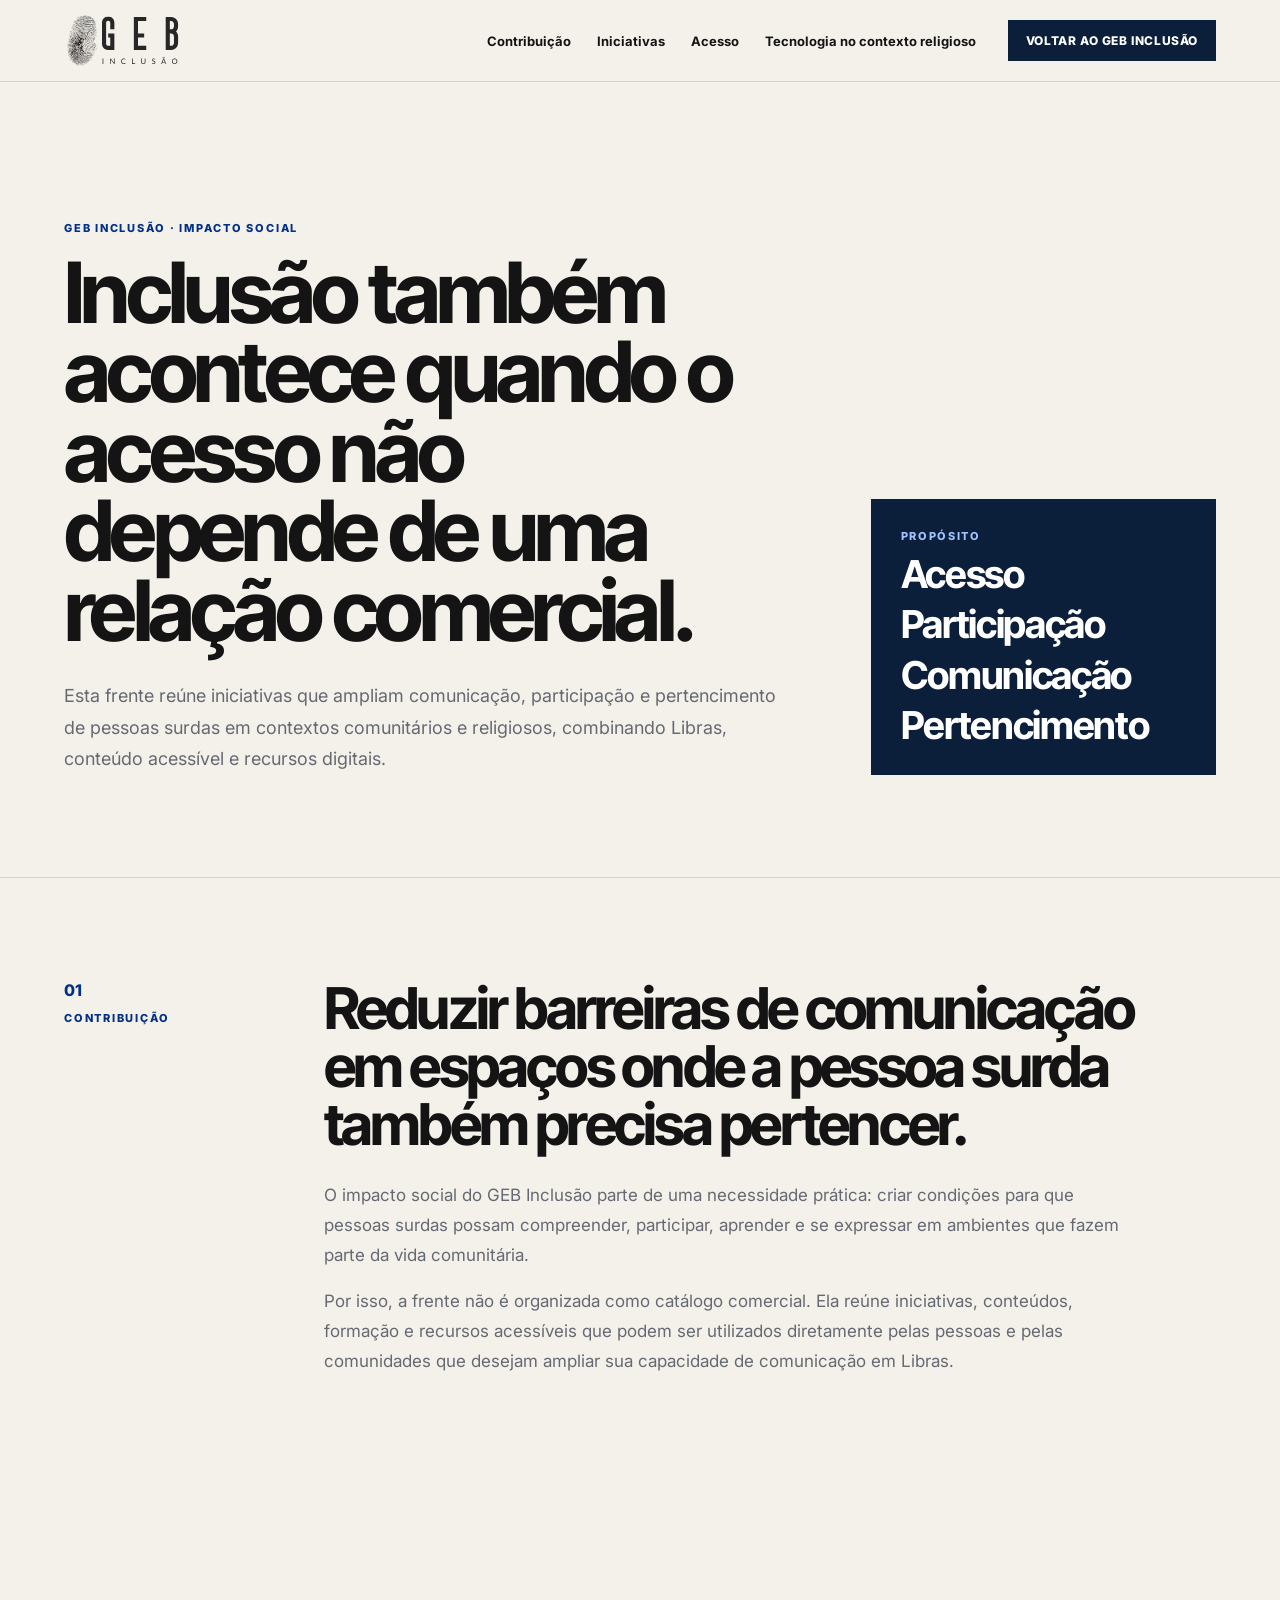
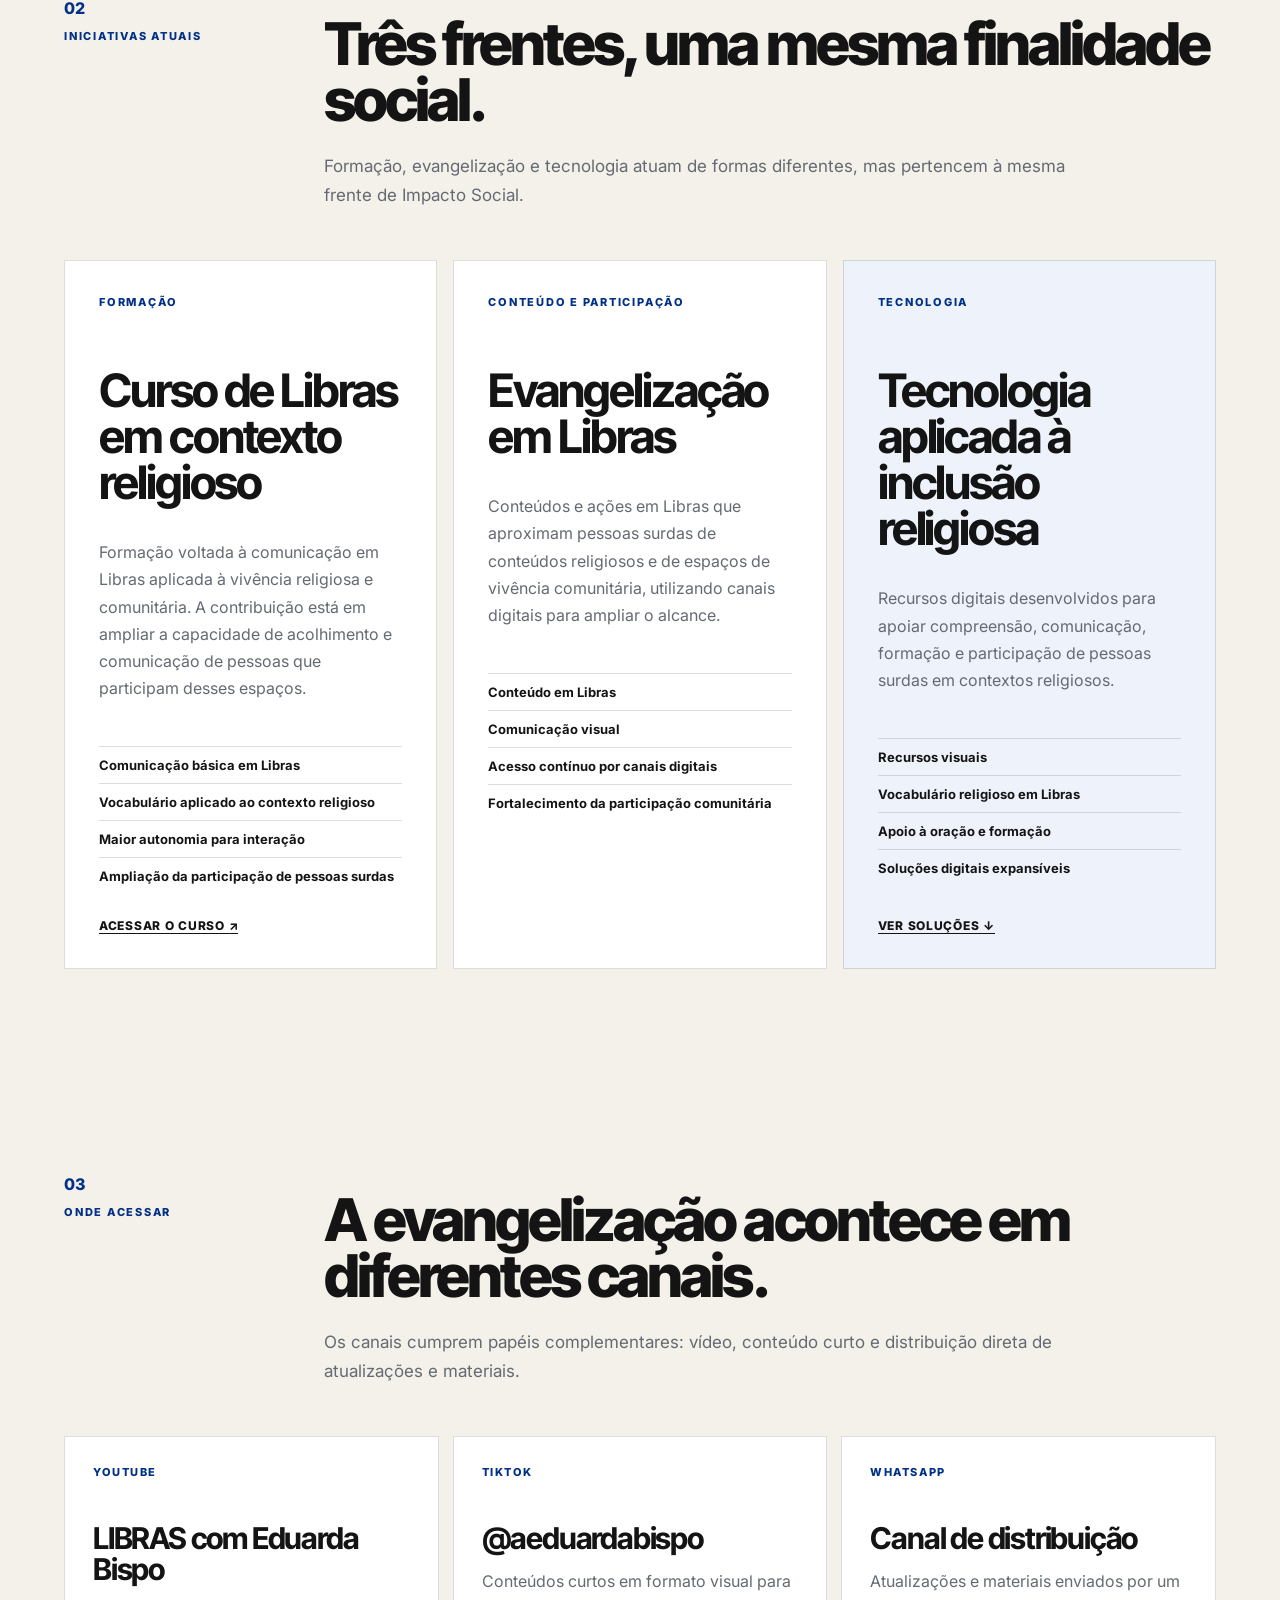
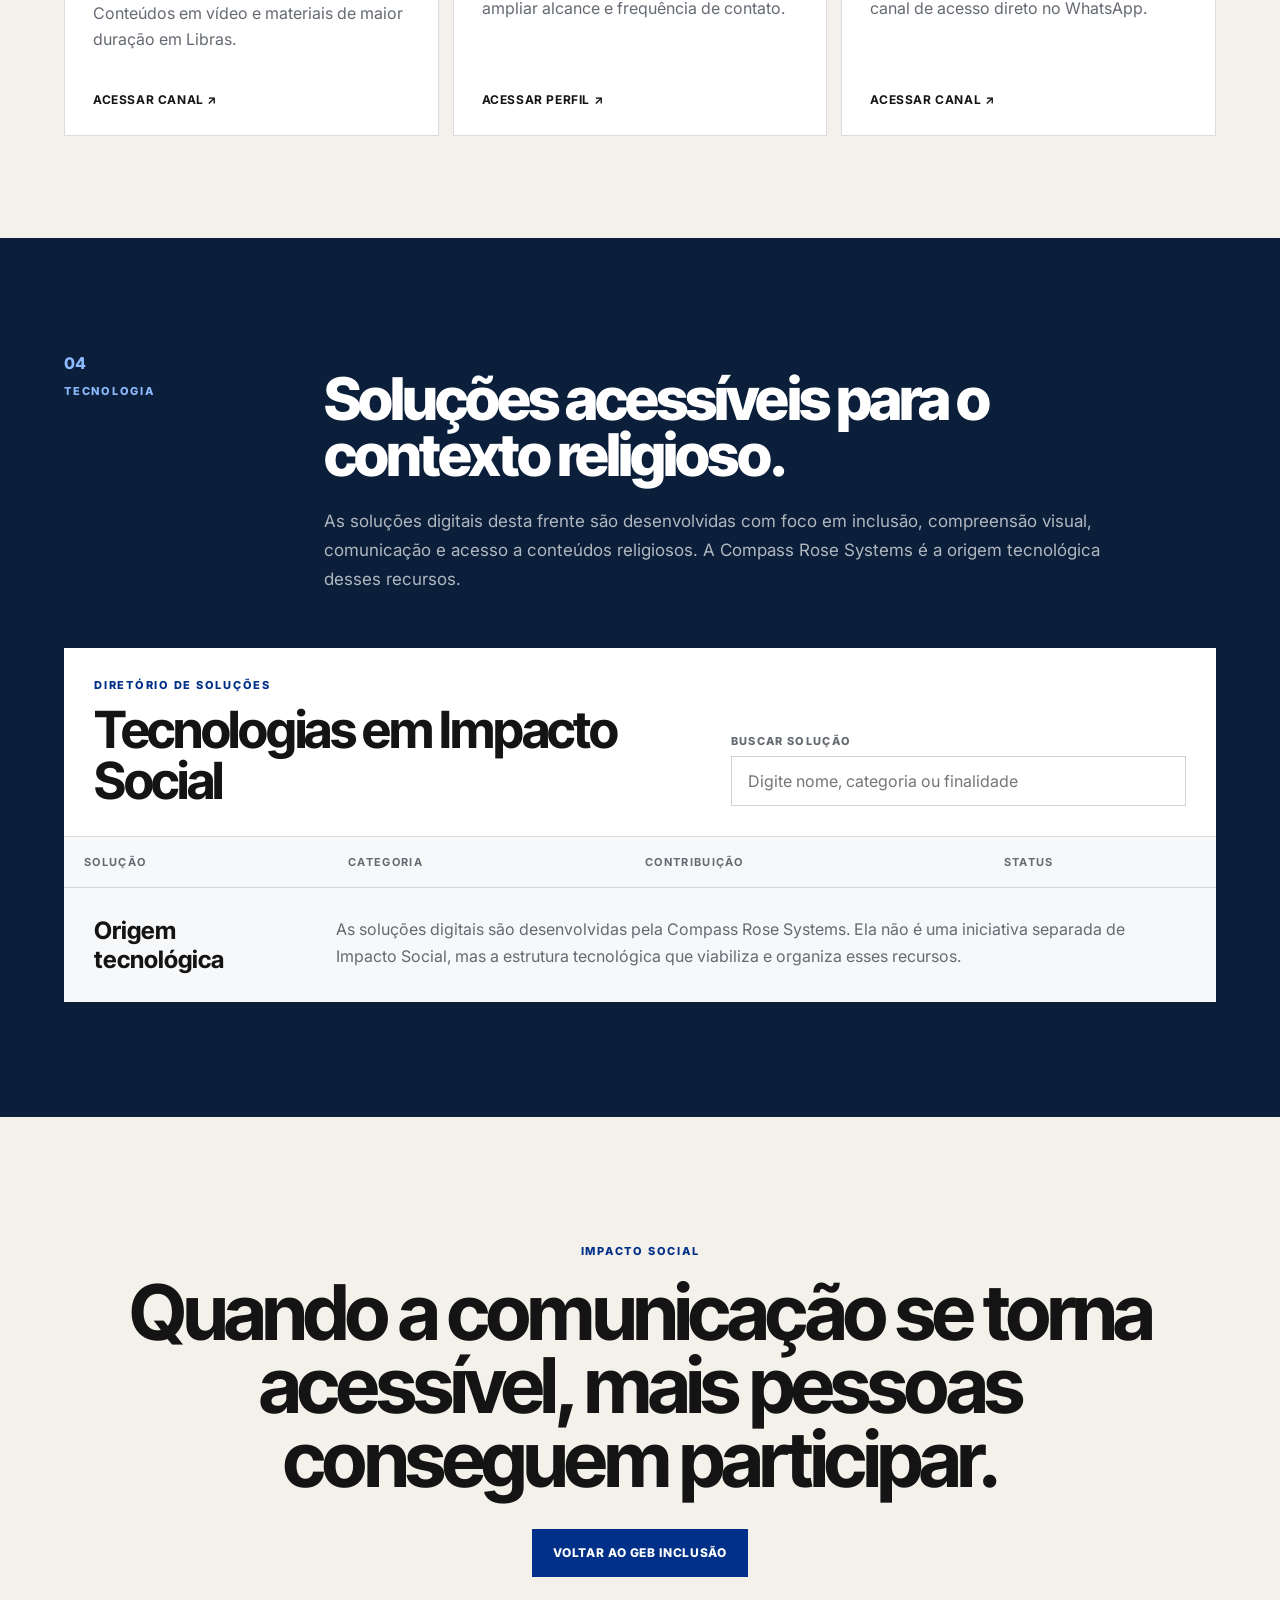
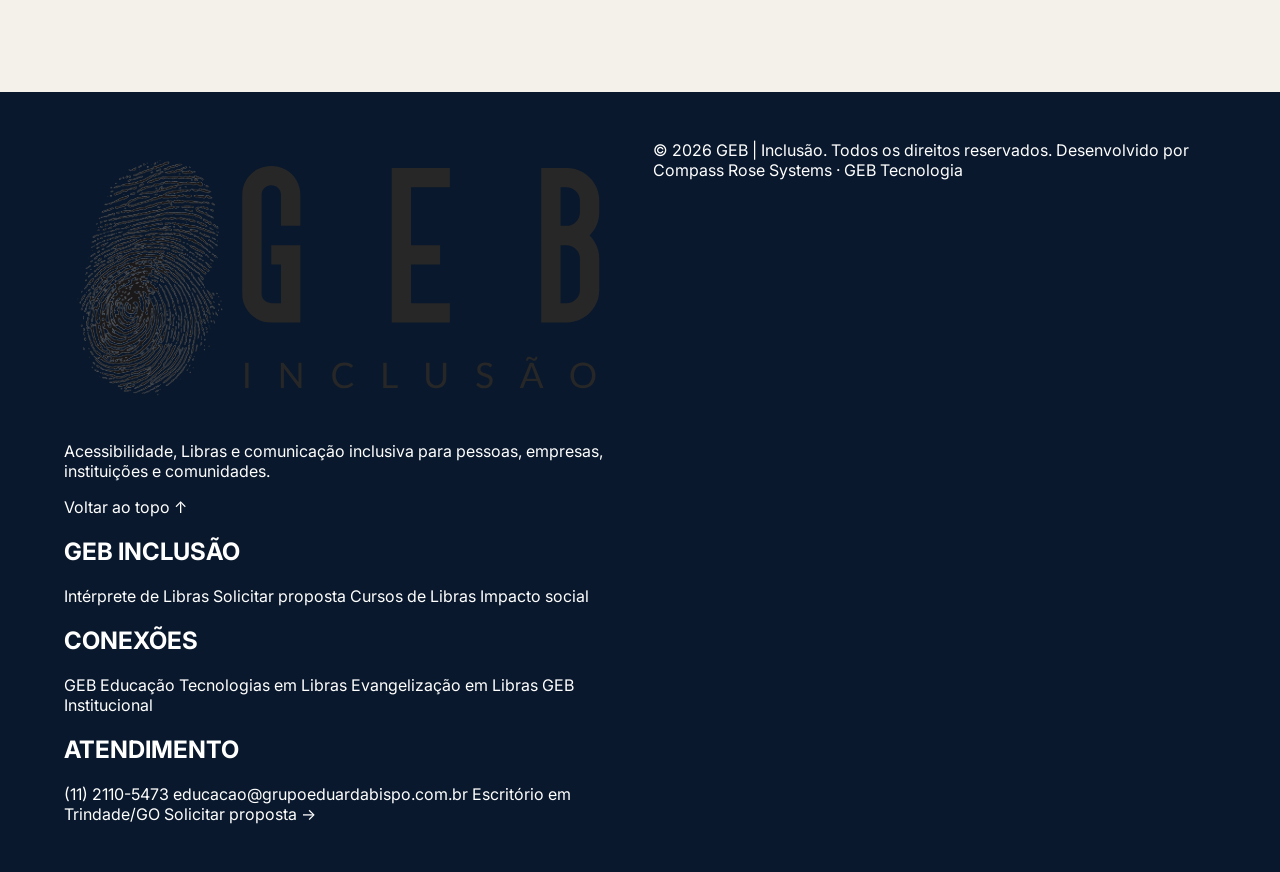
==== impacto-social/index.html @ bdd0aa01 "Atualiza rodapé GEB Inclusão e adiciona VLibras em impacto-social/index.html" ====
<!doctype html>
<html lang="pt-BR">
<head>
  <meta charset="utf-8">
  <meta name="viewport" content="width=device-width,initial-scale=1">
  <meta name="description" content="Impacto Social do GEB Inclusão: Libras em contexto religioso, evangelização em Libras e soluções acessíveis para ampliar comunicação e participação.">
  <meta name="theme-color" content="#0b1f3a">
  <meta name="robots" content="index,follow,max-image-preview:large">
  <link rel="canonical" href="https://gebinclusao.grupoeduardabispo.com.br/impacto-social/">
  <meta property="og:locale" content="pt_BR">
  <meta property="og:type" content="website">
  <meta property="og:site_name" content="GEB Inclusão">
  <meta property="og:title" content="Impacto Social | GEB Inclusão">
  <meta property="og:description" content="Iniciativas do GEB Inclusão em Libras, comunicação acessível, participação e pertencimento.">
  <meta property="og:url" content="https://gebinclusao.grupoeduardabispo.com.br/impacto-social/">
  <meta name="twitter:card" content="summary">
  <title>Impacto Social | GEB Inclusão</title>
  <link rel="preconnect" href="https://fonts.googleapis.com">
  <link rel="preconnect" href="https://fonts.gstatic.com" crossorigin>
  <link href="https://fonts.googleapis.com/css2?family=Inter:wght@400;500;600;700;800&family=Inter+Tight:wght@600;700;800&display=swap" rel="stylesheet">
  <link rel="stylesheet" href="../styles.css">
</head>
<body>
<header class="site-header">
  <a class="brand" href="../" aria-label="GEB Inclusão — início">
    <img src="https://www.ufmg.br/marca/libras/images/sem_assinatura_64x64.png" alt="Símbolo Acessível em Libras">
    <span><strong>GEB</strong><small>Inclusão</small></span>
  </a>

  <nav class="desktop-nav" aria-label="Navegação principal">
    <a href="#contribuicao">Contribuição</a>
    <a href="#iniciativas">Iniciativas</a>
    <a href="#acesso">Acesso</a>
    <a href="#solucoes">Tecnologia no contexto religioso</a>
  </nav>

  <a class="header-cta" href="../">Voltar ao GEB Inclusão</a>
  <button class="menu-button" type="button" aria-label="Abrir menu" aria-expanded="false">Menu</button>
</header>

<nav class="mobile-nav" aria-label="Navegação móvel" hidden>
  <a href="#contribuicao">Contribuição</a>
  <a href="#iniciativas">Iniciativas</a>
  <a href="#acesso">Acesso</a>
  <a href="#solucoes">Tecnologia no contexto religioso</a>
  <a href="../">Voltar ao GEB Inclusão</a>
</nav>

<main>
  <section class="impact-hero">
    <div>
      <p class="eyebrow">GEB INCLUSÃO · IMPACTO SOCIAL</p>
      <h1>Inclusão também acontece quando o acesso não depende de uma relação comercial.</h1>
      <p>Esta frente reúne iniciativas que ampliam comunicação, participação e pertencimento de pessoas surdas em contextos comunitários e religiosos, combinando Libras, conteúdo acessível e recursos digitais.</p>
    </div>
    <aside class="impact-hero-note">
      <span>PROPÓSITO</span>
      <strong>Acesso</strong>
      <strong>Participação</strong>
      <strong>Comunicação</strong>
      <strong>Pertencimento</strong>
    </aside>
  </section>

  <section class="impact-contribution" id="contribuicao">
    <div>
      <span class="section-number">01</span>
      <p class="section-kicker">Contribuição</p>
    </div>
    <div>
      <h2>Reduzir barreiras de comunicação em espaços onde a pessoa surda também precisa pertencer.</h2>
      <p>O impacto social do GEB Inclusão parte de uma necessidade prática: criar condições para que pessoas surdas possam compreender, participar, aprender e se expressar em ambientes que fazem parte da vida comunitária.</p>
      <p>Por isso, a frente não é organizada como catálogo comercial. Ela reúne iniciativas, conteúdos, formação e recursos acessíveis que podem ser utilizados diretamente pelas pessoas e pelas comunidades que desejam ampliar sua capacidade de comunicação em Libras.</p>
    </div>
  </section>

  <section class="impact-initiatives" id="iniciativas">
    <div class="section-heading">
      <div>
        <span class="section-number">02</span>
        <p class="section-kicker">Iniciativas atuais</p>
      </div>
      <div>
        <h2>Três frentes, uma mesma finalidade social.</h2>
        <p>Formação, evangelização e tecnologia atuam de formas diferentes, mas pertencem à mesma frente de Impacto Social.</p>
      </div>
    </div>

    <div class="impact-feature-grid impact-feature-grid-three">
      <article class="impact-feature-card">
        <p class="impact-label">FORMAÇÃO</p>
        <h3>Curso de Libras em contexto religioso</h3>
        <p>Formação voltada à comunicação em Libras aplicada à vivência religiosa e comunitária. A contribuição está em ampliar a capacidade de acolhimento e comunicação de pessoas que participam desses espaços.</p>
        <div class="impact-contribution-list">
          <span>Comunicação básica em Libras</span>
          <span>Vocabulário aplicado ao contexto religioso</span>
          <span>Maior autonomia para interação</span>
          <span>Ampliação da participação de pessoas surdas</span>
        </div>
        <a class="impact-access-link" href="https://cursodelibras.grupoeduardabispo.com.br/" target="_blank" rel="noopener">Acessar o curso ↗</a>
      </article>

      <article class="impact-feature-card">
        <p class="impact-label">CONTEÚDO E PARTICIPAÇÃO</p>
        <h3>Evangelização em Libras</h3>
        <p>Conteúdos e ações em Libras que aproximam pessoas surdas de conteúdos religiosos e de espaços de vivência comunitária, utilizando canais digitais para ampliar o alcance.</p>
        <div class="impact-contribution-list">
          <span>Conteúdo em Libras</span>
          <span>Comunicação visual</span>
          <span>Acesso contínuo por canais digitais</span>
          <span>Fortalecimento da participação comunitária</span>
        </div>
      </article>

      <article class="impact-feature-card technology-initiative-card">
        <p class="impact-label">TECNOLOGIA</p>
        <h3>Tecnologia aplicada à inclusão religiosa</h3>
        <p>Recursos digitais desenvolvidos para apoiar compreensão, comunicação, formação e participação de pessoas surdas em contextos religiosos.</p>
        <div class="impact-contribution-list">
          <span>Recursos visuais</span>
          <span>Vocabulário religioso em Libras</span>
          <span>Apoio à oração e formação</span>
          <span>Soluções digitais expansíveis</span>
        </div>
        <a class="impact-access-link" href="#solucoes">Ver soluções ↓</a>
      </article>
    </div>
  </section>

  <section class="impact-access" id="acesso">
    <div class="section-heading">
      <div>
        <span class="section-number">03</span>
        <p class="section-kicker">Onde acessar</p>
      </div>
      <div>
        <h2>A evangelização acontece em diferentes canais.</h2>
        <p>Os canais cumprem papéis complementares: vídeo, conteúdo curto e distribuição direta de atualizações e materiais.</p>
      </div>
    </div>

    <div class="channel-grid">
      <a class="channel-card" href="https://www.youtube.com/@LIBRAScomEduardaBispo" target="_blank" rel="noopener">
        <span>YOUTUBE</span>
        <h3>LIBRAS com Eduarda Bispo</h3>
        <p>Conteúdos em vídeo e materiais de maior duração em Libras.</p>
        <strong>Acessar canal ↗</strong>
      </a>

      <a class="channel-card" href="https://www.tiktok.com/@aeduardabispo" target="_blank" rel="noopener">
        <span>TIKTOK</span>
        <h3>@aeduardabispo</h3>
        <p>Conteúdos curtos em formato visual para ampliar alcance e frequência de contato.</p>
        <strong>Acessar perfil ↗</strong>
      </a>

      <a class="channel-card" href="https://www.whatsapp.com/channel/0029Vb63wzLJUM2SQu6tma0Z" target="_blank" rel="noopener">
        <span>WHATSAPP</span>
        <h3>Canal de distribuição</h3>
        <p>Atualizações e materiais enviados por um canal de acesso direto no WhatsApp.</p>
        <strong>Acessar canal ↗</strong>
      </a>
    </div>
  </section>

  <section class="impact-solutions" id="solucoes">
    <div class="section-heading light">
      <div>
        <span class="section-number">04</span>
        <p class="section-kicker">Tecnologia</p>
      </div>
      <div>
        <h2>Soluções acessíveis para o contexto religioso.</h2>
        <p>As soluções digitais desta frente são desenvolvidas com foco em inclusão, compreensão visual, comunicação e acesso a conteúdos religiosos. A Compass Rose Systems é a origem tecnológica desses recursos.</p>
      </div>
    </div>

    <div class="solutions-directory">
      <div class="solutions-directory-head">
        <div>
          <p class="impact-label">DIRETÓRIO DE SOLUÇÕES</p>
          <h3>Tecnologias em Impacto Social</h3>
        </div>
        <label class="solution-search">
          <span>Buscar solução</span>
          <input id="solution-search" type="search" placeholder="Digite nome, categoria ou finalidade">
        </label>
      </div>

      <div class="solutions-table-wrap">
        <table class="solutions-table">
          <thead>
            <tr>
              <th>Solução</th>
              <th>Categoria</th>
              <th>Contribuição</th>
              <th>Status</th>
            </tr>
          </thead>
          <tbody id="solutions-table-body"></tbody>
        </table>
        <p class="solutions-empty" id="solutions-empty" hidden>Nenhuma solução encontrada para esta busca.</p>
      </div>

      <div class="solutions-origin-note">
        <strong>Origem tecnológica</strong>
        <p>As soluções digitais são desenvolvidas pela Compass Rose Systems. Ela não é uma iniciativa separada de Impacto Social, mas a estrutura tecnológica que viabiliza e organiza esses recursos.</p>
      </div>
    </div>
  </section>

  <section class="impact-closing">
    <p class="eyebrow">IMPACTO SOCIAL</p>
    <h2>Quando a comunicação se torna acessível, mais pessoas conseguem participar.</h2>
    <a class="button button-primary" href="../">Voltar ao GEB Inclusão</a>
  </section>
</main>

<footer class="site-footer" aria-label="Rodapé GEB Inclusão">
  <div class="footer-main">
    <div class="footer-identity">
      <a class="footer-logo" href="../" aria-label="GEB Inclusão — página inicial"><img src="../assets/geb-inclusao-logo.svg" alt="GEB Inclusão"></a>
      <p>Acessibilidade, Libras e comunicação inclusiva para pessoas, empresas, instituições e comunidades.</p>
      <a class="footer-back-top" href="#inicio">Voltar ao topo ↑</a>
    </div>
    <nav class="footer-nav" aria-label="Navegação do GEB Inclusão">
      <h2>GEB INCLUSÃO</h2>
      <a href="../#contratar">Intérprete de Libras</a>
      <a href="../orcamento/">Solicitar proposta</a>
      <a href="../#aprender">Cursos de Libras</a>
      <a href="../impacto-social/">Impacto social</a>
    </nav>
    <nav class="footer-nav" aria-label="Conexões do ecossistema GEB">
      <h2>CONEXÕES</h2>
      <a href="https://gebeducacao.grupoeduardabispo.com.br/catalogo/?q=Libras">GEB Educação</a>
      <a href="https://gebtecnologia.grupoeduardabispo.com.br/solucoes/?q=Libras">Tecnologias em Libras</a>
      <a href="../impacto-social/">Evangelização em Libras</a>
      <a href="https://grupoeduardabispo.com.br/">GEB Institucional</a>
    </nav>
    <div class="footer-service">
      <h2>ATENDIMENTO</h2>
      <a href="tel:+551121105473">(11) 2110-5473</a>
      <a href="mailto:educacao@grupoeduardabispo.com.br">educacao@grupoeduardabispo.com.br</a>
      <span>Escritório em Trindade/GO</span>
      <a class="footer-proposal" href="../orcamento/">Solicitar proposta →</a>
    </div>
  </div>
  <div class="footer-bottom">
    <span>© 2026 GEB | Inclusão. Todos os direitos reservados.</span>
    <span>Desenvolvido por <a href="https://gebtecnologia.grupoeduardabispo.com.br/" target="_blank" rel="noopener noreferrer">Compass Rose Systems · GEB Tecnologia</a></span>
  </div>
</footer>
<script src="../script.js"></script>
<div vw class="enabled" aria-label="Tradutor VLibras">
  <div vw-access-button class="active"></div>
  <div vw-plugin-wrapper><div class="vw-plugin-top-wrapper"></div></div>
</div>
<script src="https://vlibras.gov.br/app/vlibras-plugin.js"></script>
<script>if (window.VLibras && window.VLibras.Widget) { new window.VLibras.Widget('https://vlibras.gov.br/app'); }</script>
</body>
</html>
---- styles.css ----
:root{
  --navy:#0b1f3a;
  --navy-2:#102b50;
  --blue:#003087;
  --paper:#f4f1ea;
  --surface:#ffffff;
  --ink:#141414;
  --muted:#656a72;
  --line:rgba(20,20,20,.14);
  --white-line:rgba(255,255,255,.16);
  --max:1320px;
  --pad:clamp(22px,5vw,74px);
  --shadow:0 24px 70px rgba(11,31,58,.09);
}
*{box-sizing:border-box}
html{scroll-behavior:smooth}
body{margin:0;background:var(--paper);color:var(--ink);font-family:"Inter",Arial,sans-serif}
a{color:inherit;text-decoration:none}
img{max-width:100%}
button,input,select,textarea{font:inherit}
button{cursor:pointer}
.site-header{
  position:sticky;top:0;z-index:50;
  min-height:82px;padding:0 var(--pad);
  display:flex;align-items:center;gap:32px;
  background:rgba(244,241,234,.95);backdrop-filter:blur(16px);
  border-bottom:1px solid var(--line)
}
.brand{display:flex;align-items:center;gap:12px;margin-right:auto}
.brand img{width:44px;height:44px;border-radius:10px}
.brand span{display:flex;flex-direction:column;line-height:1}
.brand strong{font-family:"Inter Tight",sans-serif;font-size:20px;letter-spacing:-.03em}
.brand small{margin-top:4px;font-size:12px;text-transform:uppercase;letter-spacing:.16em;color:var(--muted)}
.desktop-nav{display:flex;gap:26px}
.desktop-nav a{font-size:13px;font-weight:700}
.header-cta{padding:13px 18px;background:var(--navy);color:white;font-size:12px;font-weight:800;text-transform:uppercase;letter-spacing:.05em}
.menu-button{display:none;border:0;background:transparent;font-weight:800}
.mobile-nav{position:fixed;z-index:49;top:82px;left:0;right:0;background:var(--paper);padding:18px var(--pad);border-bottom:1px solid var(--line)}
.mobile-nav a{display:block;padding:14px 0;border-bottom:1px solid var(--line);font-weight:700}
.hero,.path-section,.quote-section,.learn-section,.know-section,.closing-section{
  max-width:var(--max);margin:0 auto;padding-left:var(--pad);padding-right:var(--pad)
}
.hero{min-height:720px;padding-top:clamp(74px,9vw,132px);padding-bottom:90px;display:grid;grid-template-columns:1.05fr .95fr;gap:clamp(48px,7vw,100px);align-items:center}
.eyebrow,.section-kicker,.card-tag{font-size:11px;font-weight:800;letter-spacing:.16em;text-transform:uppercase}
.eyebrow,.section-kicker{color:var(--blue)}
.hero h1,.section-heading h2,.quote-intro h2,.know-panel h2,.closing-section h2{
  margin:18px 0 0;font-family:"Inter Tight",sans-serif;font-weight:800;letter-spacing:-.05em;line-height:.95
}
.hero h1{font-size:clamp(56px,7vw,104px);max-width:780px}
.hero-lead{max-width:690px;margin:28px 0 0;font-size:clamp(17px,1.4vw,21px);line-height:1.7;color:var(--muted)}
.hero-actions,.closing-actions{display:flex;flex-wrap:wrap;gap:12px;margin-top:34px}
.button{display:inline-flex;align-items:center;justify-content:center;min-height:48px;padding:0 20px;border:1px solid transparent;font-size:12px;font-weight:800;text-transform:uppercase;letter-spacing:.055em;transition:.2s ease}
.button-primary{background:var(--blue);color:#fff}.button-primary:hover{background:#082a70}
.button-ghost{border-color:rgba(255,255,255,.65);color:white}
.hero .button-ghost{border-color:var(--ink);color:var(--ink)}
.button-dark{background:var(--ink);color:#fff}
.button-ghost-dark{border-color:var(--ink);color:var(--ink)}
.hero-visual{position:relative;min-height:520px;padding:44px;background:var(--navy);color:white;overflow:hidden;box-shadow:var(--shadow)}
.hero-symbol{width:124px;height:124px;display:grid;place-items:center;background:white;border-radius:24px}
.hero-symbol img{width:92px;height:92px}
.hero-lines{position:absolute;inset:0;background:linear-gradient(125deg,transparent 40%,rgba(255,255,255,.04) 40%,rgba(255,255,255,.04) 41%,transparent 41%);background-size:48px 48px}
.hero-visual p{position:absolute;left:44px;bottom:40px;margin:0;font-family:"Inter Tight";font-size:clamp(38px,4vw,62px);font-weight:700;line-height:1.05;letter-spacing:-.045em}
.path-section,.learn-section,.closing-section{padding-top:clamp(76px,9vw,120px);padding-bottom:clamp(76px,9vw,120px)}
.section-heading{display:grid;grid-template-columns:minmax(150px,.32fr) minmax(0,1.68fr);gap:clamp(36px,7vw,100px);align-items:start}
.section-number{font-weight:800;color:var(--blue)}
.section-heading h2{font-size:clamp(38px,4.6vw,68px);max-width:940px}
.section-heading>div:last-child>p{max-width:780px;margin:24px 0 0;color:var(--muted);line-height:1.7;font-size:17px}
.path-grid{display:grid;grid-template-columns:repeat(3,1fr);gap:14px;margin-top:54px}
.path-card{min-height:360px;padding:30px;display:flex;flex-direction:column;background:white;border:1px solid var(--line);transition:.2s ease}
.path-card:hover{transform:translateY(-5px);box-shadow:var(--shadow)}
.path-card>span{font-size:11px;font-weight:800;color:var(--blue);letter-spacing:.14em}
.path-card h3{font-family:"Inter Tight";font-size:32px;line-height:1.05;letter-spacing:-.04em;margin:44px 0 16px}
.path-card p{margin:0;color:var(--muted);line-height:1.65}
.path-card strong{margin-top:auto;padding-top:34px;font-size:12px;text-transform:uppercase;letter-spacing:.05em}
.accessibility-section,.technology-section{background:var(--navy);color:white;padding:clamp(82px,9vw,124px) max(var(--pad),calc((100vw - var(--max))/2 + var(--pad)))}
.section-heading.light .section-number,.section-heading.light .section-kicker{color:#8db9ff}
.section-heading.light>div:last-child>p{color:rgba(255,255,255,.68)}
.service-grid{display:grid;grid-template-columns:repeat(4,1fr);margin-top:54px;border-left:1px solid var(--white-line);border-top:1px solid var(--white-line)}
.service-grid article{min-height:290px;padding:28px;border-right:1px solid var(--white-line);border-bottom:1px solid var(--white-line)}
.service-grid article>span{font-size:12px;font-weight:800;color:#8db9ff}
.service-grid h3{margin:60px 0 14px;font-family:"Inter Tight";font-size:25px;letter-spacing:-.03em}
.service-grid p{margin:0;color:rgba(255,255,255,.64);font-size:14px;line-height:1.65}
.quote-section{padding-top:clamp(84px,9vw,124px);padding-bottom:clamp(84px,9vw,124px);display:grid;grid-template-columns:.8fr 1.2fr;gap:clamp(46px,7vw,110px);align-items:start}
.quote-intro{position:sticky;top:120px}
.quote-intro h2{font-size:clamp(42px,5vw,70px)}
.quote-intro>p:not(.eyebrow){max-width:520px;color:var(--muted);line-height:1.7}
.quote-notice{margin-top:30px;padding:22px;border-left:4px solid var(--blue);background:white}
.quote-notice strong{font-size:12px;text-transform:uppercase;letter-spacing:.08em}
.quote-notice p{margin:8px 0 0;color:var(--muted);font-size:14px;line-height:1.55}
.quote-form{padding:34px;background:white;border:1px solid var(--line);box-shadow:var(--shadow)}
.field-grid{display:grid;gap:14px}.field-grid.two{grid-template-columns:repeat(2,1fr)}.field-grid.three{grid-template-columns:repeat(3,1fr)}
.quote-form label{display:flex;flex-direction:column;gap:8px;margin-bottom:16px;font-size:12px;font-weight:700}
.quote-form input,.quote-form select,.quote-form textarea{width:100%;border:1px solid #cfd2d6;background:#fff;padding:14px;color:var(--ink);outline:none}
.quote-form input:focus,.quote-form select:focus,.quote-form textarea:focus{border-color:var(--blue);box-shadow:0 0 0 3px rgba(0,48,135,.08)}
.quote-form textarea{resize:vertical}
.consent{flex-direction:row!important;align-items:flex-start!important;font-weight:500!important;line-height:1.5}.consent input{width:auto!important;margin-top:2px}
.submit-button{width:100%;margin-top:6px}
.quote-result{grid-column:2;padding:30px;background:var(--navy);color:white}
.result-heading{display:flex;align-items:flex-start;justify-content:space-between;gap:20px}
.result-heading h3{margin:8px 0 0;font-family:"Inter Tight";font-size:36px}
.result-close{border:0;background:transparent;color:white;font-size:28px}
#quote-summary{margin-top:24px;display:grid;gap:1px;background:var(--white-line)}
.summary-row{display:grid;grid-template-columns:170px 1fr;gap:18px;padding:14px 16px;background:var(--navy)}
.summary-row strong{font-size:11px;text-transform:uppercase;letter-spacing:.08em;color:#9fc2ff}
.summary-row span{font-size:14px;line-height:1.5}
.result-actions{display:flex;flex-wrap:wrap;gap:10px;margin-top:24px}.quote-result .button-ghost-dark{border-color:white;color:white}
.text-action{border:0;background:transparent;color:#b9d1ff;text-decoration:underline}
.learn-grid{display:grid;grid-template-columns:1fr 1fr;gap:14px;margin-top:52px}
.learn-card{min-height:390px;padding:34px;display:flex;flex-direction:column;border:1px solid var(--line)}
.learn-card.social{background:white}.learn-card.commercial{background:#dfe8f8}
.card-tag{color:var(--blue);margin:0}
.learn-card h3{margin:54px 0 16px;font-family:"Inter Tight";font-size:clamp(34px,3.3vw,48px);line-height:1.02;letter-spacing:-.045em}
.learn-card p:not(.card-tag){max-width:620px;color:var(--muted);line-height:1.7}
.learn-card .button,.status-line{margin-top:auto;align-self:flex-start}
.status-line{padding-top:26px;font-size:12px;font-weight:700;color:var(--muted)}.status-line span{display:inline-block;width:8px;height:8px;margin-right:8px;background:var(--blue);border-radius:50%}
.know-section{padding-bottom:clamp(84px,9vw,124px)}
.know-panel{padding:clamp(44px,6vw,82px);background:white;border-top:8px solid var(--blue);box-shadow:var(--shadow)}
.know-panel h2{font-size:clamp(48px,6vw,84px);max-width:860px}
.know-panel>p:not(.eyebrow){max-width:760px;font-size:18px;line-height:1.75;color:var(--muted)}
.know-points{display:flex;flex-wrap:wrap;gap:8px;margin-top:34px}.know-points span{padding:10px 13px;border:1px solid var(--line);font-size:12px;font-weight:700}
.technology-panel{margin-top:52px;padding:36px;border:1px solid var(--white-line);display:grid;grid-template-columns:.7fr 1.3fr;gap:40px;align-items:end}
.technology-panel h3{margin:12px 0 0;font-family:"Inter Tight";font-size:clamp(38px,4vw,58px)}
.technology-panel p:last-child{margin:0;color:rgba(255,255,255,.68);line-height:1.7;max-width:760px}
.closing-section{text-align:center}.closing-section .eyebrow{display:inline-block}.closing-section h2{font-size:clamp(46px,6vw,88px);max-width:1080px;margin-left:auto;margin-right:auto}.closing-actions{justify-content:center}
.site-footer{background:#09182c;color:white;padding:48px var(--pad);display:grid;grid-template-columns:1fr 1fr;gap:26px}
.footer-brand{display:flex;gap:14px;align-items:center}.footer-brand img{width:46px;border-radius:9px}.footer-brand div{display:flex;flex-direction:column;gap:5px}.footer-brand span{font-size:11px;color:rgba(255,255,255,.58)}
.footer-contact{display:grid;grid-template-columns:auto minmax(240px,auto) minmax(320px,1fr);gap:18px 28px;justify-content:end;align-items:start;font-size:13px;font-weight:700}
.footer-contact a{white-space:nowrap}
.footer-contact address{margin:0;font-style:normal;font-weight:400;line-height:1.45;max-width:420px}
.footer-contact address strong{display:block;margin-bottom:3px;font-weight:800}
.footer-contact address span{display:block;color:rgba(255,255,255,.72)}
.site-footer>p,.site-footer>small{grid-column:1/-1;margin:0;color:rgba(255,255,255,.55);font-size:12px}
@media(max-width:1000px){
  .desktop-nav,.header-cta{display:none}.menu-button{display:block}
  .hero{grid-template-columns:1fr;min-height:auto}.hero-visual{min-height:390px}
  .path-grid{grid-template-columns:1fr}
  .path-card{min-height:260px}
  .section-heading{grid-template-columns:1fr;gap:24px}
  .service-grid{grid-template-columns:repeat(2,1fr)}
  .quote-section{grid-template-columns:1fr}.quote-intro{position:static}.quote-result{grid-column:1}
  .technology-panel{grid-template-columns:1fr}
}
@media(max-width:700px){
  .site-header{min-height:72px}.mobile-nav{top:72px}
  .brand img{width:38px;height:38px}
  .hero{padding-top:60px}.hero h1{font-size:clamp(48px,14vw,72px)}
  .hero-visual{min-height:320px;padding:28px}.hero-visual p{left:28px;bottom:28px}
  .service-grid{grid-template-columns:1fr}
  .service-grid article{min-height:auto}.service-grid h3{margin-top:32px}
  .field-grid.two,.field-grid.three{grid-template-columns:1fr}
  .quote-form{padding:22px 18px}
  .learn-grid{grid-template-columns:1fr}.learn-card{min-height:330px}
  .technology-panel{padding:24px}
  .summary-row{grid-template-columns:1fr;gap:5px}
  .site-footer{grid-template-columns:1fr}.footer-contact{grid-template-columns:1fr;justify-content:start;gap:10px}
}

/* Impacto social: prioridade institucional, não comercial */
.path-card-impact{
  background:transparent;
  border-style:dashed;
}
.path-card-impact:hover{
  box-shadow:none;
  transform:none;
  border-color:var(--blue);
}
.social-initiative{
  background:transparent!important;
  border-style:dashed;
  box-shadow:none;
}
.impact-panel{
  background:transparent;
  border-top:1px solid var(--line);
  box-shadow:none;
  padding-left:0;
  padding-right:0;
}
.impact-panel h2{
  color:var(--navy);
}
.impact-lead{
  max-width:820px!important;
  font-size:clamp(18px,1.5vw,22px)!important;
}
.impact-initiative{
  margin-top:48px;
  padding-top:28px;
  border-top:1px solid var(--line);
  max-width:820px;
}
.impact-label{
  margin:0 0 12px;
  color:var(--blue);
  font-size:11px;
  font-weight:800;
  letter-spacing:.16em;
}
.impact-initiative h3{
  margin:0;
  font-family:"Inter Tight",sans-serif;
  font-size:clamp(30px,3.2vw,46px);
  line-height:1.05;
  letter-spacing:-.04em;
}
.impact-initiative p:last-child{
  margin:16px 0 0;
  color:var(--muted);
  line-height:1.7;
  font-size:16px;
}


/* Ponte para página própria de orçamento */
.quote-bridge{
  max-width:var(--max);
  margin:0 auto;
  padding:clamp(78px,9vw,120px) var(--pad);
  display:grid;
  grid-template-columns:minmax(0,.9fr) minmax(0,1.1fr);
  gap:clamp(40px,7vw,100px);
  border-top:1px solid var(--line);
}
.quote-bridge h2{
  margin:14px 0 0;
  font-family:"Inter Tight",sans-serif;
  font-size:clamp(40px,4.8vw,68px);
  line-height:.98;
  letter-spacing:-.05em;
}
.quote-bridge>div:last-child>p{
  max-width:700px;
  margin:0 0 28px;
  color:var(--muted);
  font-size:17px;
  line-height:1.75;
}

/* Página dedicada de orçamento */
.quote-page-hero{
  max-width:var(--max);
  margin:0 auto;
  padding:clamp(82px,10vw,140px) var(--pad) clamp(64px,8vw,96px);
}
.quote-page-hero h1{
  max-width:1080px;
  margin:18px 0 0;
  font-family:"Inter Tight",sans-serif;
  font-size:clamp(48px,6.2vw,90px);
  line-height:.95;
  letter-spacing:-.055em;
}
.quote-page-hero>p:last-child{
  max-width:780px;
  margin:28px 0 0;
  color:var(--muted);
  font-size:18px;
  line-height:1.75;
}
.quote-development-panel{
  max-width:var(--max);
  margin:0 auto;
  padding:clamp(68px,8vw,110px) var(--pad);
  display:grid;
  grid-template-columns:minmax(150px,.32fr) minmax(0,1.68fr);
  gap:clamp(36px,7vw,100px);
  border-top:1px solid var(--line);
}
.quote-development-panel h2{
  max-width:900px;
  margin:0;
  font-family:"Inter Tight",sans-serif;
  font-size:clamp(36px,4.2vw,60px);
  line-height:1.02;
  letter-spacing:-.045em;
}
.quote-development-panel>div:last-child>p{
  max-width:820px;
  margin:24px 0 0;
  color:var(--muted);
  font-size:17px;
  line-height:1.75;
}
.development-note{
  max-width:820px;
  margin-top:36px;
  padding:26px;
  background:white;
  border-left:4px solid var(--blue);
}
.development-note strong{
  font-size:12px;
  text-transform:uppercase;
  letter-spacing:.08em;
}
.development-note p{
  margin:10px 0 0;
  color:var(--muted);
  line-height:1.65;
}

@media(max-width:900px){
  .quote-bridge,
  .quote-development-panel{
    grid-template-columns:1fr;
  }
}


/* Aprender: destaque exclusivo dos cursos comerciais */
.commercial-learning .section-heading{
  margin-bottom:48px;
}
.commercial-learning-panel{
  display:grid;
  grid-template-columns:.8fr 1.2fr;
  gap:36px;
  padding:clamp(34px,5vw,56px);
  background:#dfe8f8;
  border:1px solid rgba(11,31,58,.15);
}
.commercial-learning-panel h3{
  margin:12px 0 0;
  font-family:"Inter Tight",sans-serif;
  font-size:clamp(40px,4.6vw,66px);
  line-height:.98;
  letter-spacing:-.05em;
}
.commercial-learning-panel>div:last-child{
  display:flex;
  flex-direction:column;
  align-items:flex-start;
  justify-content:flex-end;
}
.commercial-learning-panel>div:last-child>p{
  max-width:700px;
  margin:0 0 26px;
  color:var(--muted);
  line-height:1.7;
  font-size:17px;
}

/* Impacto social unificado */
.impact-grid{
  display:grid;
  grid-template-columns:1fr 1fr;
  gap:16px;
  margin-top:50px;
}
.impact-grid .impact-initiative{
  margin-top:0;
  padding:28px 0 0;
  border-top:1px solid var(--line);
  max-width:none;
}
.impact-grid .impact-initiative h3{
  max-width:520px;
}
.impact-grid .impact-initiative p:last-child{
  max-width:620px;
}

@media(max-width:900px){
  .commercial-learning-panel,
  .impact-grid{
    grid-template-columns:1fr;
  }
}


/* CTA da LP para página de impacto social */
.impact-page-link{
  margin-top:40px;
  padding-top:28px;
  border-top:1px solid var(--line);
  display:flex;
  align-items:center;
  justify-content:space-between;
  gap:24px;
}
.impact-page-link p{
  max-width:680px;
  margin:0;
  color:var(--muted);
  line-height:1.65;
}

/* Página própria de Impacto Social */
.impact-hero,
.impact-contribution,
.impact-initiatives,
.impact-access,
.impact-closing{
  max-width:var(--max);
  margin:0 auto;
  padding-left:var(--pad);
  padding-right:var(--pad);
}
.impact-hero{
  padding-top:clamp(82px,10vw,140px);
  padding-bottom:clamp(70px,8vw,110px);
  display:grid;
  grid-template-columns:1.35fr .65fr;
  gap:clamp(48px,7vw,100px);
  align-items:end;
}
.impact-hero h1{
  max-width:1080px;
  margin:18px 0 0;
  font-family:"Inter Tight",sans-serif;
  font-size:clamp(52px,6.6vw,96px);
  line-height:.94;
  letter-spacing:-.055em;
}
.impact-hero>div>p:last-child{
  max-width:780px;
  margin:30px 0 0;
  color:var(--muted);
  font-size:18px;
  line-height:1.75;
}
.impact-hero-note{
  padding:30px;
  background:var(--navy);
  color:white;
  display:flex;
  flex-direction:column;
  gap:12px;
}
.impact-hero-note span{
  color:#9fc2ff;
  font-size:11px;
  font-weight:800;
  letter-spacing:.15em;
}
.impact-hero-note strong{
  font-family:"Inter Tight",sans-serif;
  font-size:clamp(28px,3vw,42px);
  line-height:1;
  letter-spacing:-.035em;
}

.impact-contribution{
  padding-top:clamp(72px,8vw,110px);
  padding-bottom:clamp(72px,8vw,110px);
  border-top:1px solid var(--line);
  display:grid;
  grid-template-columns:minmax(150px,.32fr) minmax(0,1.68fr);
  gap:clamp(36px,7vw,100px);
}
.impact-contribution h2{
  max-width:900px;
  margin:0;
  font-family:"Inter Tight",sans-serif;
  font-size:clamp(38px,4.5vw,64px);
  line-height:1;
  letter-spacing:-.048em;
}
.impact-contribution>div:last-child>p{
  max-width:820px;
  color:var(--muted);
  font-size:17px;
  line-height:1.75;
}
.impact-contribution>div:last-child>p:first-of-type{margin-top:28px}

.impact-initiatives,
.impact-access{
  padding-top:clamp(72px,8vw,110px);
  padding-bottom:clamp(72px,8vw,110px);
}
.impact-feature-grid{
  display:grid;
  grid-template-columns:1fr 1fr;
  gap:16px;
  margin-top:50px;
}
.impact-feature-card{
  min-height:520px;
  padding:34px;
  background:white;
  border:1px solid var(--line);
  display:flex;
  flex-direction:column;
}
.impact-feature-card h3{
  margin:46px 0 18px;
  font-family:"Inter Tight",sans-serif;
  font-size:clamp(34px,3.6vw,50px);
  line-height:1;
  letter-spacing:-.045em;
}
.impact-feature-card>p:not(.impact-label){
  max-width:650px;
  color:var(--muted);
  line-height:1.7;
}
.impact-contribution-list{
  display:grid;
  gap:10px;
  margin:28px 0 34px;
}
.impact-contribution-list span{
  padding-top:10px;
  border-top:1px solid var(--line);
  font-size:13px;
  font-weight:700;
}
.impact-access-link{
  margin-top:auto;
  align-self:flex-start;
  font-size:12px;
  font-weight:800;
  text-transform:uppercase;
  letter-spacing:.06em;
  border-bottom:1px solid currentColor;
}

.channel-grid{
  display:grid;
  grid-template-columns:repeat(3,1fr);
  gap:14px;
  margin-top:50px;
}
.channel-card{
  min-height:300px;
  padding:28px;
  background:white;
  border:1px solid var(--line);
  display:flex;
  flex-direction:column;
  transition:.2s ease;
}
.channel-card:hover{
  transform:translateY(-4px);
  box-shadow:var(--shadow);
}
.channel-card>span{
  color:var(--blue);
  font-size:11px;
  font-weight:800;
  letter-spacing:.14em;
}
.channel-card h3{
  margin:44px 0 14px;
  font-family:"Inter Tight",sans-serif;
  font-size:30px;
  line-height:1.05;
  letter-spacing:-.04em;
}
.channel-card p{
  margin:0;
  color:var(--muted);
  line-height:1.65;
}
.channel-card strong{
  margin-top:auto;
  padding-top:30px;
  font-size:12px;
  text-transform:uppercase;
  letter-spacing:.05em;
}

.impact-solutions{
  background:var(--navy);
  color:white;
  padding:clamp(82px,9vw,124px) max(var(--pad),calc((100vw - var(--max))/2 + var(--pad)));
}
.accessible-solutions-grid{
  display:grid;
  grid-template-columns:repeat(2,1fr);
  gap:1px;
  margin-top:54px;
  background:var(--white-line);
}
.accessible-solutions-grid article{
  min-height:300px;
  padding:30px;
  background:var(--navy);
}
.accessible-solutions-grid span{
  color:#9fc2ff;
  font-size:11px;
  font-weight:800;
  letter-spacing:.13em;
}
.accessible-solutions-grid h3{
  margin:42px 0 14px;
  font-family:"Inter Tight",sans-serif;
  font-size:34px;
  letter-spacing:-.04em;
}
.accessible-solutions-grid p{
  max-width:620px;
  color:rgba(255,255,255,.68);
  line-height:1.65;
}
.accessible-solutions-grid small{
  display:block;
  margin-top:28px;
  color:rgba(255,255,255,.46);
  font-size:11px;
}
.solutions-note{
  margin-top:28px;
  padding-top:24px;
  border-top:1px solid var(--white-line);
  display:grid;
  grid-template-columns:.5fr 1.5fr;
  gap:32px;
}
.solutions-note strong{
  font-family:"Inter Tight",sans-serif;
  font-size:30px;
}
.solutions-note p{
  margin:0;
  max-width:780px;
  color:rgba(255,255,255,.68);
  line-height:1.7;
}
.impact-closing{
  padding-top:clamp(82px,9vw,124px);
  padding-bottom:clamp(82px,9vw,124px);
  text-align:center;
}
.impact-closing h2{
  max-width:1080px;
  margin:18px auto 32px;
  font-family:"Inter Tight",sans-serif;
  font-size:clamp(46px,6vw,86px);
  line-height:.96;
  letter-spacing:-.05em;
}

@media(max-width:900px){
  .impact-page-link{align-items:flex-start;flex-direction:column}
  .impact-hero,
  .impact-contribution,
  .impact-feature-grid,
  .solutions-note{
    grid-template-columns:1fr;
  }
  .channel-grid{grid-template-columns:1fr}
  .accessible-solutions-grid{grid-template-columns:1fr}
}


/* Diretório expansível de tecnologias de Impacto Social */
.impact-feature-grid-three{
  grid-template-columns:repeat(3,1fr);
}
.technology-initiative-card{
  background:#eef3fb;
}
.solutions-directory{
  margin-top:54px;
  background:white;
  color:var(--ink);
}
.solutions-directory-head{
  display:grid;
  grid-template-columns:1fr .75fr;
  gap:30px;
  align-items:end;
  padding:30px;
  border-bottom:1px solid var(--line);
}
.solutions-directory-head h3{
  margin:10px 0 0;
  font-family:"Inter Tight",sans-serif;
  font-size:clamp(34px,4vw,54px);
  line-height:1;
  letter-spacing:-.045em;
}
.solution-search{
  display:flex;
  flex-direction:column;
  gap:8px;
}
.solution-search span{
  font-size:11px;
  font-weight:800;
  letter-spacing:.12em;
  text-transform:uppercase;
  color:var(--muted);
}
.solution-search input{
  width:100%;
  padding:14px 16px;
  border:1px solid #ccd2da;
  background:white;
  color:var(--ink);
  outline:none;
}
.solution-search input:focus{
  border-color:var(--blue);
  box-shadow:0 0 0 3px rgba(0,48,135,.08);
}
.solutions-table-wrap{
  overflow-x:auto;
}
.solutions-table{
  width:100%;
  border-collapse:collapse;
  min-width:860px;
}
.solutions-table th,
.solutions-table td{
  padding:18px 20px;
  text-align:left;
  vertical-align:top;
  border-bottom:1px solid var(--line);
}
.solutions-table th{
  font-size:11px;
  text-transform:uppercase;
  letter-spacing:.12em;
  color:var(--muted);
  background:#f7f8fa;
}
.solutions-table td{
  font-size:14px;
  line-height:1.55;
}
.solutions-table td:first-child{width:22%}
.solutions-table td:nth-child(2){width:20%}
.solutions-table td:nth-child(3){width:43%}
.solutions-table td:nth-child(4){width:15%}
.solution-status{
  display:inline-block;
  padding:7px 9px;
  background:#eef3fb;
  color:var(--navy);
  font-size:11px;
  font-weight:800;
  white-space:nowrap;
}
.solutions-empty{
  margin:0;
  padding:30px;
  color:var(--muted);
}
.solutions-origin-note{
  display:grid;
  grid-template-columns:.4fr 1.6fr;
  gap:30px;
  padding:28px 30px;
  background:#f7f8fa;
}
.solutions-origin-note strong{
  font-family:"Inter Tight",sans-serif;
  font-size:24px;
}
.solutions-origin-note p{
  margin:0;
  color:var(--muted);
  line-height:1.65;
}
@media(max-width:1000px){
  .impact-feature-grid-three{grid-template-columns:1fr}
  .solutions-directory-head,
  .solutions-origin-note{grid-template-columns:1fr}
}


/* Refinamento mobile de tipografia e espaçamento */
@media(max-width:700px){
  .hero h1{
    font-size:clamp(42px,11vw,58px);
    line-height:.98;
  }

  .section-heading h2,
  .quote-intro h2,
  .quote-bridge h2,
  .quote-page-hero h1,
  .quote-development-panel h2,
  .know-panel h2,
  .closing-section h2,
  .impact-hero h1,
  .impact-contribution h2,
  .impact-closing h2{
    font-size:clamp(34px,9vw,48px);
    line-height:1.02;
    letter-spacing:-.04em;
  }

  .hero-lead,
  .section-heading>div:last-child>p,
  .quote-page-hero>p:last-child,
  .quote-development-panel>div:last-child>p,
  .impact-hero>div>p:last-child,
  .impact-contribution>div:last-child>p,
  .commercial-learning-panel>div:last-child>p{
    font-size:16px;
    line-height:1.65;
  }

  .path-card h3,
  .impact-feature-card h3,
  .commercial-learning-panel h3,
  .impact-initiative h3,
  .channel-card h3,
  .accessible-solutions-grid h3,
  .solutions-directory-head h3{
    font-size:clamp(28px,8vw,38px);
    line-height:1.05;
  }

  .hero,
  .path-section,
  .learn-section,
  .know-section,
  .closing-section,
  .impact-hero,
  .impact-contribution,
  .impact-initiatives,
  .impact-access,
  .impact-closing{
    padding-left:20px;
    padding-right:20px;
  }

  .accessibility-section,
  .technology-section,
  .impact-solutions{
    padding-left:20px;
    padding-right:20px;
  }

  .hero{
    padding-top:48px;
    padding-bottom:64px;
    gap:32px;
  }

  .hero-visual{
    min-height:260px;
  }

  .hero-visual p{
    font-size:clamp(30px,9vw,42px);
    left:22px;
    bottom:22px;
  }

  .section-heading,
  .impact-contribution{
    gap:18px;
  }

  .path-section,
  .learn-section,
  .closing-section,
  .impact-initiatives,
  .impact-access,
  .impact-closing{
    padding-top:64px;
    padding-bottom:64px;
  }

  .impact-feature-card,
  .path-card,
  .channel-card{
    padding:22px;
    min-height:auto;
  }

  .impact-feature-card h3,
  .path-card h3,
  .channel-card h3{
    margin-top:28px;
  }

  .impact-contribution-list{
    margin-top:22px;
  }

  .commercial-learning-panel{
    padding:24px 20px;
  }

  .know-panel{
    padding:34px 0;
  }

  .impact-page-link{
    margin-top:28px;
  }

  .solutions-directory-head{
    padding:22px 18px;
  }

  .solutions-origin-note{
    padding:22px 18px;
  }

  .solutions-table{
    min-width:720px;
  }

  .site-footer{
    padding:36px 20px;
  }
}

@media(max-width:420px){
  .hero h1{
    font-size:40px;
  }

  .section-heading h2,
  .quote-bridge h2,
  .quote-page-hero h1,
  .quote-development-panel h2,
  .know-panel h2,
  .closing-section h2,
  .impact-hero h1,
  .impact-contribution h2,
  .impact-closing h2{
    font-size:32px;
  }

  .path-card h3,
  .impact-feature-card h3,
  .commercial-learning-panel h3,
  .impact-initiative h3,
  .channel-card h3,
  .solutions-directory-head h3{
    font-size:27px;
  }

  .button{
    width:100%;
  }

  .hero-actions,
  .closing-actions,
  .result-actions{
    flex-direction:column;
  }
}


/* Ajuste fino da marca de acessibilidade no mobile */
@media(max-width:700px){
  .brand img{
    width:34px;
    height:34px;
    border-radius:8px;
  }
  .brand strong{font-size:18px}
  .brand small{
    font-size:10px;
    letter-spacing:.14em;
  }
  .hero-visual{
    min-height:220px;
    padding:22px;
  }
  .hero-symbol{
    width:88px;
    height:88px;
    border-radius:18px;
  }
  .hero-symbol img{
    width:62px;
    height:62px;
  }
  .hero-visual p{
    left:22px;
    bottom:18px;
    font-size:30px;
    line-height:1.02;
  }
}
@media(max-width:420px){
  .hero-symbol{
    width:76px;
    height:76px;
    border-radius:16px;
  }
  .hero-symbol img{
    width:54px;
    height:54px;
  }
  .hero-visual p{font-size:26px}
}


/* Sistema de orçamento */
.budget-app{background:var(--paper)}
.quote-page-hero-live{max-width:var(--max);margin:0 auto;padding:clamp(74px,8vw,112px) var(--pad) 54px}
.quote-page-hero-live h1{max-width:1050px}
.budget-shell{max-width:1180px;margin:0 auto;padding:0 var(--pad) clamp(84px,9vw,120px)}
.budget-progress{display:grid;grid-template-columns:repeat(4,1fr);border:1px solid var(--line);background:#fff;margin-bottom:18px}
.budget-progress span{padding:15px 16px;font-size:11px;font-weight:800;text-transform:uppercase;letter-spacing:.07em;color:var(--muted);border-right:1px solid var(--line)}
.budget-progress span:last-child{border-right:0}
.budget-progress span.active{background:var(--navy);color:#fff}
.budget-progress span.done{background:#eaf0fa;color:var(--navy)}
.budget-form{background:#fff;border:1px solid var(--line);box-shadow:var(--shadow)}
.budget-step{border:0;margin:0;padding:clamp(28px,5vw,54px)}
.budget-step-heading{margin-bottom:36px;padding-bottom:24px;border-bottom:1px solid var(--line)}
.budget-step-heading h2{margin:8px 0 0;font-family:"Inter Tight";font-size:clamp(36px,4vw,52px);line-height:1;letter-spacing:-.045em}
.budget-step label{display:flex;flex-direction:column;gap:8px;margin-bottom:18px;font-size:12px;font-weight:700}
.budget-step label small{font-weight:500;color:var(--muted);line-height:1.45}
.budget-step input,.budget-step select,.budget-step textarea{width:100%;padding:14px 15px;border:1px solid #cfd3d9;background:#fff;color:var(--ink);outline:none}
.budget-step input:focus,.budget-step select:focus,.budget-step textarea:focus{border-color:var(--blue);box-shadow:0 0 0 3px rgba(0,48,135,.08)}
.budget-step textarea{resize:vertical}
.choice-grid{display:grid;grid-template-columns:repeat(2,1fr);gap:10px;margin:8px 0 20px}
.choice-grid-stack{grid-template-columns:1fr}
.choice{flex-direction:row!important;align-items:flex-start!important;padding:16px;border:1px solid var(--line);margin:0!important;font-weight:600!important;background:#fafafa}
.choice input{width:auto!important;margin-top:2px}
.fiscal-fields{padding:20px;background:#f5f7fa;border:1px solid var(--line);margin-bottom:18px}
.budget-actions{display:flex;justify-content:flex-end;margin-top:26px;padding-top:24px;border-top:1px solid var(--line)}
.budget-actions.split{justify-content:space-between;gap:12px}
.budget-consent{flex-direction:row!important;align-items:flex-start!important;font-weight:500!important;line-height:1.5}
.budget-consent input{width:auto!important;margin-top:3px}
.budget-result{padding:clamp(30px,5vw,54px);background:#fff;border:1px solid var(--line);box-shadow:var(--shadow)}
.budget-result h2{font-family:"Inter Tight";font-size:clamp(38px,4.6vw,58px);margin:10px 0 26px;letter-spacing:-.045em}
.result-status{margin:0;color:var(--blue);font-size:11px;font-weight:800;letter-spacing:.13em}
.result-values{border-top:1px solid var(--line)}
.result-value-row{display:flex;justify-content:space-between;gap:24px;padding:15px 0;border-bottom:1px solid var(--line)}
.result-value-row span{color:var(--muted)}
.result-value-row strong{font-size:18px}
.result-message{max-width:780px;color:var(--muted);line-height:1.7;margin:28px 0}
.result-error{border-left:5px solid #8d1b1b;padding-left:24px}
@media(max-width:760px){
  .budget-progress{grid-template-columns:1fr 1fr}
  .budget-progress span:nth-child(2){border-right:0}
  .budget-progress span:nth-child(-n+2){border-bottom:1px solid var(--line)}
  .choice-grid{grid-template-columns:1fr}
  .budget-actions.split{flex-direction:column-reverse}
  .budget-actions .button{width:100%}
  .result-value-row{align-items:flex-start}
}


/* Seletor visual de serviços do orçamento */
.service-picker{margin-bottom:34px}
.service-picker-head{display:flex;justify-content:space-between;gap:24px;align-items:flex-end;margin-bottom:24px;padding-bottom:18px;border-bottom:1px solid var(--line)}
.service-picker-head p{margin:0}
.service-picker-label{font-size:13px;font-weight:800;text-transform:uppercase;letter-spacing:.08em;color:var(--navy)}
.service-picker-head p:last-child{font-size:14px;color:var(--muted)}
.service-group{margin-top:34px}
.service-group-heading{display:grid;grid-template-columns:42px 1fr;gap:16px;align-items:start;margin-bottom:16px}
.service-group-heading>span{display:grid;place-items:center;width:34px;height:34px;background:var(--navy);color:#fff;font-size:11px;font-weight:800}
.service-group-heading h3{margin:0 0 5px;font-family:"Inter Tight",sans-serif;font-size:28px;letter-spacing:-.03em}
.service-group-heading p{margin:0;color:var(--muted);font-size:14px;line-height:1.55}
.service-card-grid{display:grid;grid-template-columns:repeat(3,minmax(0,1fr));gap:10px}
.service-card-grid-education{grid-template-columns:repeat(3,minmax(0,1fr))}
.service-option{position:relative;display:block!important;margin:0!important;min-height:118px;padding:0!important;border:1px solid #ccd2da;background:#fff;cursor:pointer;transition:border-color .16s ease,box-shadow .16s ease,transform .16s ease}
.service-option:hover{border-color:var(--blue);box-shadow:0 8px 24px rgba(11,31,58,.08);transform:translateY(-1px)}
.service-option input{position:absolute;opacity:0;pointer-events:none}
.service-option span{display:flex;flex-direction:column;gap:8px;height:100%;padding:18px 18px 20px}
.service-option strong{font-family:"Inter Tight",sans-serif;font-size:18px;line-height:1.15;color:var(--ink)}
.service-option small{font-size:12px!important;font-weight:500!important;line-height:1.45!important;color:var(--muted)!important}
.service-option:has(input:checked){border:2px solid var(--navy);background:#eef3fb}
.service-option:has(input:checked)::after{content:"Selecionado";position:absolute;right:10px;bottom:10px;font-size:9px;font-weight:800;letter-spacing:.08em;text-transform:uppercase;color:var(--navy)}
.service-option:has(input:focus-visible){outline:3px solid rgba(0,48,135,.2);outline-offset:2px}
@media(max-width:960px){
  .service-card-grid,.service-card-grid-education{grid-template-columns:repeat(2,minmax(0,1fr))}
}
@media(max-width:620px){
  .service-picker-head{display:block}
  .service-picker-head p:last-child{margin-top:8px}
  .service-card-grid,.service-card-grid-education{grid-template-columns:1fr}
  .service-option{min-height:auto}
  .service-group-heading{grid-template-columns:34px 1fr}
  .service-group-heading h3{font-size:24px}
}


/* Orçamento: seleção de categorias mais compacta */
.budget-app .service-picker{
  display:grid;
  gap:22px;
}
.budget-app .service-picker-head{
  margin-bottom:4px;
}
.budget-app .service-picker-head p:last-child{
  margin:6px 0 0;
  color:var(--muted);
  font-size:13px;
}
.budget-app .service-group{
  padding:18px 0 0;
  border-top:1px solid var(--line);
}
.budget-app .service-group-heading{
  display:grid;
  grid-template-columns:34px 1fr;
  gap:12px;
  align-items:start;
  margin-bottom:12px;
}
.budget-app .service-group-heading>span{
  width:28px;
  height:28px;
  display:grid;
  place-items:center;
  border:1px solid var(--line);
  font-size:11px;
  font-weight:800;
  color:var(--blue);
}
.budget-app .service-group-heading h3{
  margin:0;
  font-family:"Inter Tight",sans-serif;
  font-size:20px;
  letter-spacing:-.025em;
}
.budget-app .service-group-heading p{
  margin:4px 0 0;
  color:var(--muted);
  font-size:12px;
  line-height:1.45;
}
.budget-app .service-card-grid{
  display:grid;
  grid-template-columns:repeat(3,minmax(0,1fr));
  gap:8px;
}
.budget-app .service-card-grid-education{
  grid-template-columns:repeat(3,minmax(0,1fr));
}
.budget-app .service-option{
  position:relative;
  margin:0;
  min-height:0;
  padding:0;
  border:1px solid var(--line);
  background:#fff;
  cursor:pointer;
}
.budget-app .service-option input{
  position:absolute;
  opacity:0;
  pointer-events:none;
}
.budget-app .service-option span{
  display:block;
  min-height:58px;
  padding:10px 12px;
}
.budget-app .service-option strong{
  display:block;
  font-size:12px;
  line-height:1.25;
}
.budget-app .service-option small{
  display:block;
  margin-top:3px;
  color:var(--muted);
  font-size:10px;
  line-height:1.3;
}
.budget-app .service-option:hover{
  border-color:rgba(0,48,135,.45);
}
.budget-app .service-option:has(input:checked){
  border-color:var(--blue);
  box-shadow:inset 0 0 0 1px var(--blue);
  background:#f2f6fc;
}
.budget-app .service-option:has(input:checked) strong{
  color:var(--blue);
}

/* Botões operacionais do formulário: menores e menos dominantes */
.budget-app .button{
  min-height:40px;
  padding:0 14px;
  font-size:11px;
}
.budget-app .budget-actions{
  margin-top:18px;
}

/* Blocos informativos mais enxutos */
.budget-app .quote-route-notice{
  padding:14px 16px;
}
.budget-app .quote-route-notice p{
  margin:5px 0 0;
  font-size:12px;
  line-height:1.45;
}

@media(max-width:980px){
  .budget-app .service-card-grid,
  .budget-app .service-card-grid-education{
    grid-template-columns:repeat(2,minmax(0,1fr));
  }
}
@media(max-width:620px){
  .budget-app .service-card-grid,
  .budget-app .service-card-grid-education{
    grid-template-columns:1fr;
  }
}


/* Orçamento: espera de processamento */
.budget-loading{
  margin-top:18px;
  padding:clamp(28px,5vw,48px);
  background:#fff;
  border:1px solid var(--line);
  box-shadow:var(--shadow);
}
.budget-loading-card{
  max-width:760px;
  margin:0 auto;
  text-align:center;
}
.budget-loading-spinner{
  width:46px;
  height:46px;
  margin:0 auto 18px;
  border:4px solid #dfe5ee;
  border-top-color:var(--navy);
  border-radius:50%;
  animation:budget-spin .85s linear infinite;
}
.budget-loading h2{
  margin:8px auto 14px;
  max-width:680px;
  font-family:"Inter Tight",sans-serif;
  font-size:clamp(30px,4vw,46px);
  line-height:1.02;
  letter-spacing:-.04em;
}
.budget-loading-instruction{
  max-width:620px;
  margin:0 auto;
  color:var(--muted);
  line-height:1.6;
}
.budget-loading-time{
  display:flex;
  flex-direction:column;
  align-items:center;
  margin:26px 0 18px;
}
.budget-loading-time strong{
  font-family:"Inter Tight",sans-serif;
  font-size:42px;
  line-height:1;
  letter-spacing:-.04em;
  color:var(--navy);
}
.budget-loading-time span{
  margin-top:7px;
  font-size:10px;
  font-weight:800;
  text-transform:uppercase;
  letter-spacing:.12em;
  color:var(--muted);
}
.budget-loading-track{
  position:relative;
  height:4px;
  overflow:hidden;
  background:#e5eaf0;
}
.budget-loading-track span{
  position:absolute;
  inset:0 auto 0 0;
  width:34%;
  background:var(--blue);
  animation:budget-progress 1.55s ease-in-out infinite;
}
.budget-loading-stage{
  min-height:24px;
  margin:16px 0 0;
  font-size:13px;
  font-weight:600;
  color:var(--navy);
}
@keyframes budget-spin{to{transform:rotate(360deg)}}
@keyframes budget-progress{
  0%{transform:translateX(-110%)}
  100%{transform:translateX(400%)}
}
@media (prefers-reduced-motion:reduce){
  .budget-loading-spinner,.budget-loading-track span{animation:none}
}


/* Destaque da videochamada emergencial e feedback de validação */
.service-option-emergency{
  border:2px solid var(--navy);
  background:#f4f7fb;
  grid-column:span 2;
}
.service-option-emergency .service-badge{
  display:inline-flex;
  align-self:flex-start;
  font-style:normal;
  font-size:10px;
  font-weight:800;
  letter-spacing:.08em;
  text-transform:uppercase;
  padding:5px 8px;
  border:1px solid var(--navy);
  color:var(--navy);
  background:#fff;
}
.service-option-emergency strong{font-size:21px}
.video-call-panel{
  margin-top:20px;
  padding:22px;
  border:2px solid var(--navy);
  background:#f7f9fc;
}
.video-call-panel h3{
  margin:6px 0 8px;
  font-family:"Inter Tight",sans-serif;
  font-size:24px;
}
.video-call-kicker{
  margin:0;
  font-size:11px;
  font-weight:800;
  letter-spacing:.1em;
  color:var(--navy);
}
.video-call-explainer{
  margin:0 0 18px;
  color:var(--muted);
  line-height:1.6;
}
.video-call-total{
  margin-top:12px;
  padding:12px 14px;
  border-left:4px solid var(--navy);
  background:#fff;
  font-weight:700;
  color:var(--ink);
}
.form-validation-error{
  margin-top:18px;
  padding:14px 16px;
  border-left:5px solid #8d1b1b;
  background:#fff4f4;
  color:#6d1111;
  font-weight:700;
  line-height:1.5;
}
@media(max-width:620px){
  .service-option-emergency{grid-column:auto}
}

/* GEB OFFICIAL BRAND 2026 */
.site-header .brand{display:block;width:210px;height:60px;background:url('assets/geb-inclusao-logo.svg') left center/contain no-repeat;margin-right:auto}.site-header .brand>img,.site-header .brand>span{display:none}.footer-brand img{content:url('assets/geb-inclusao-logo.svg');width:190px;height:auto;border-radius:0}.footer-brand div{display:none}@media(max-width:720px){.site-header .brand{width:170px;height:50px}}
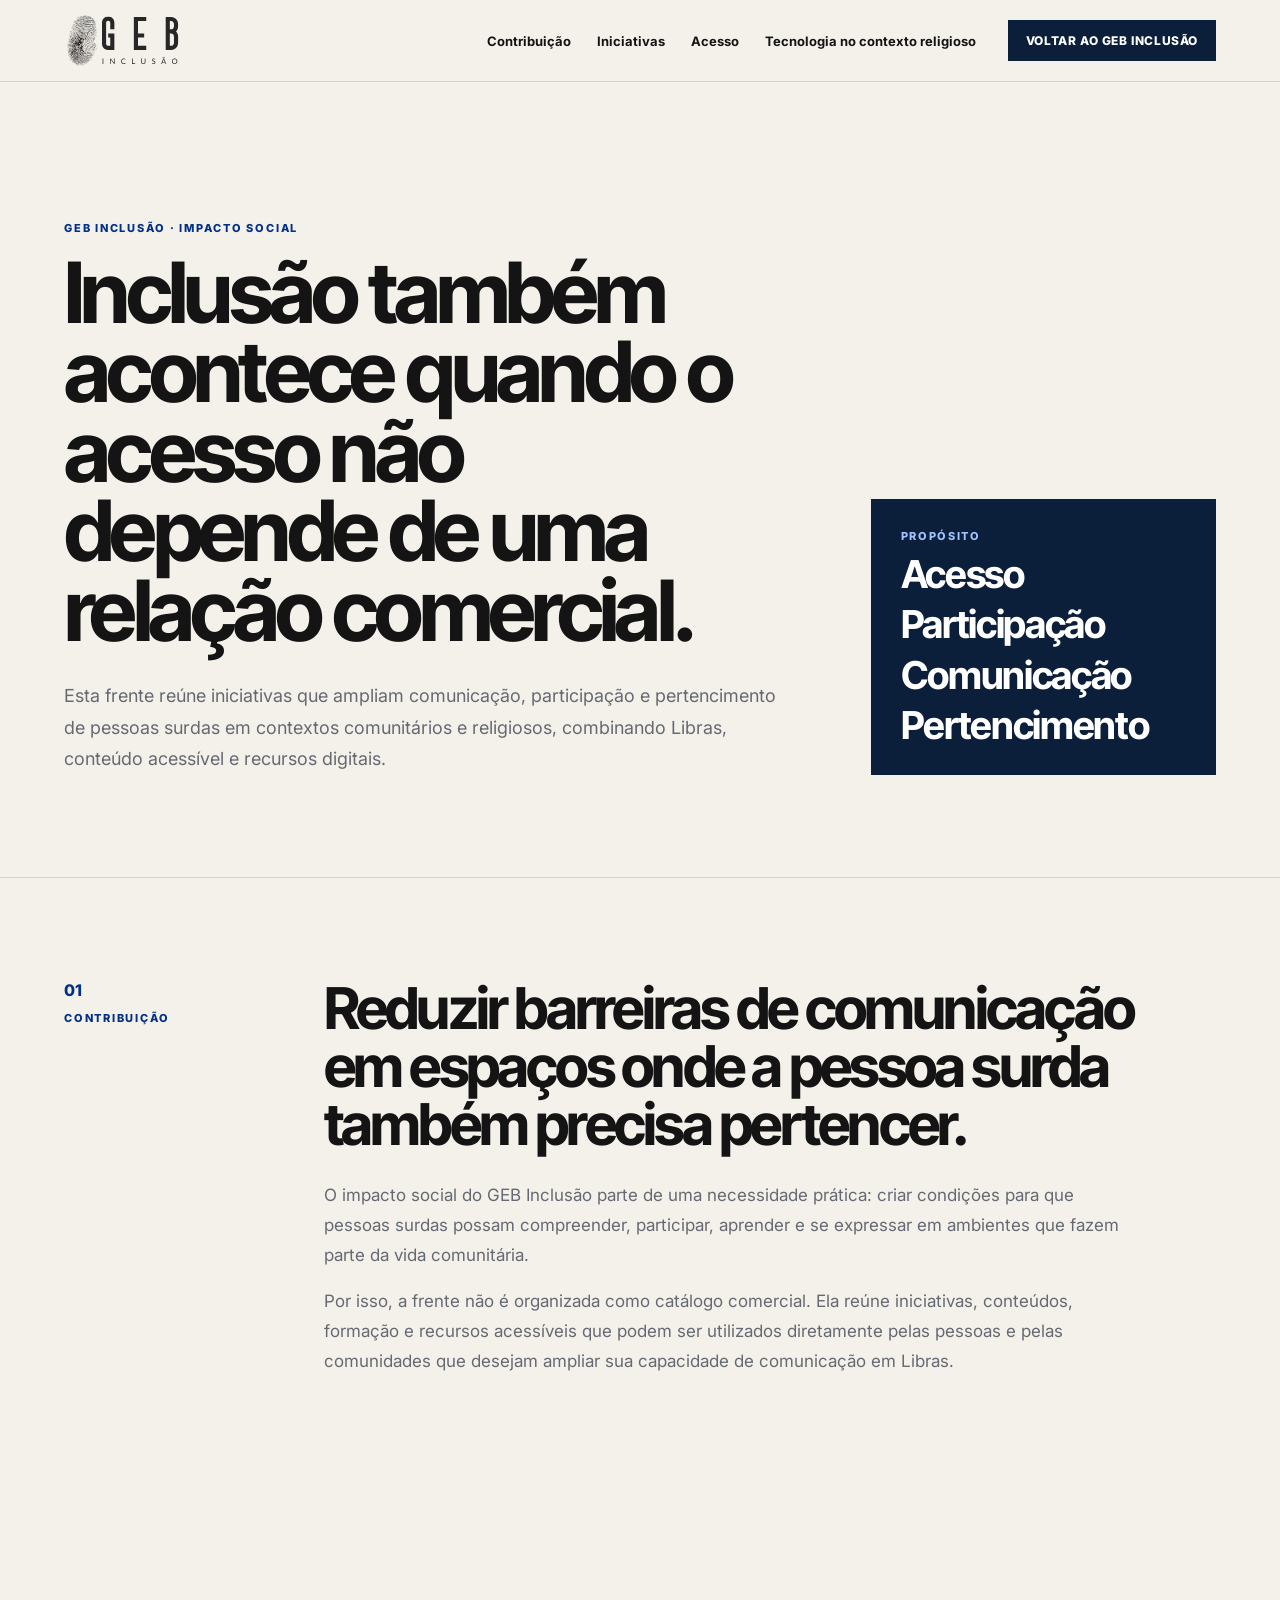
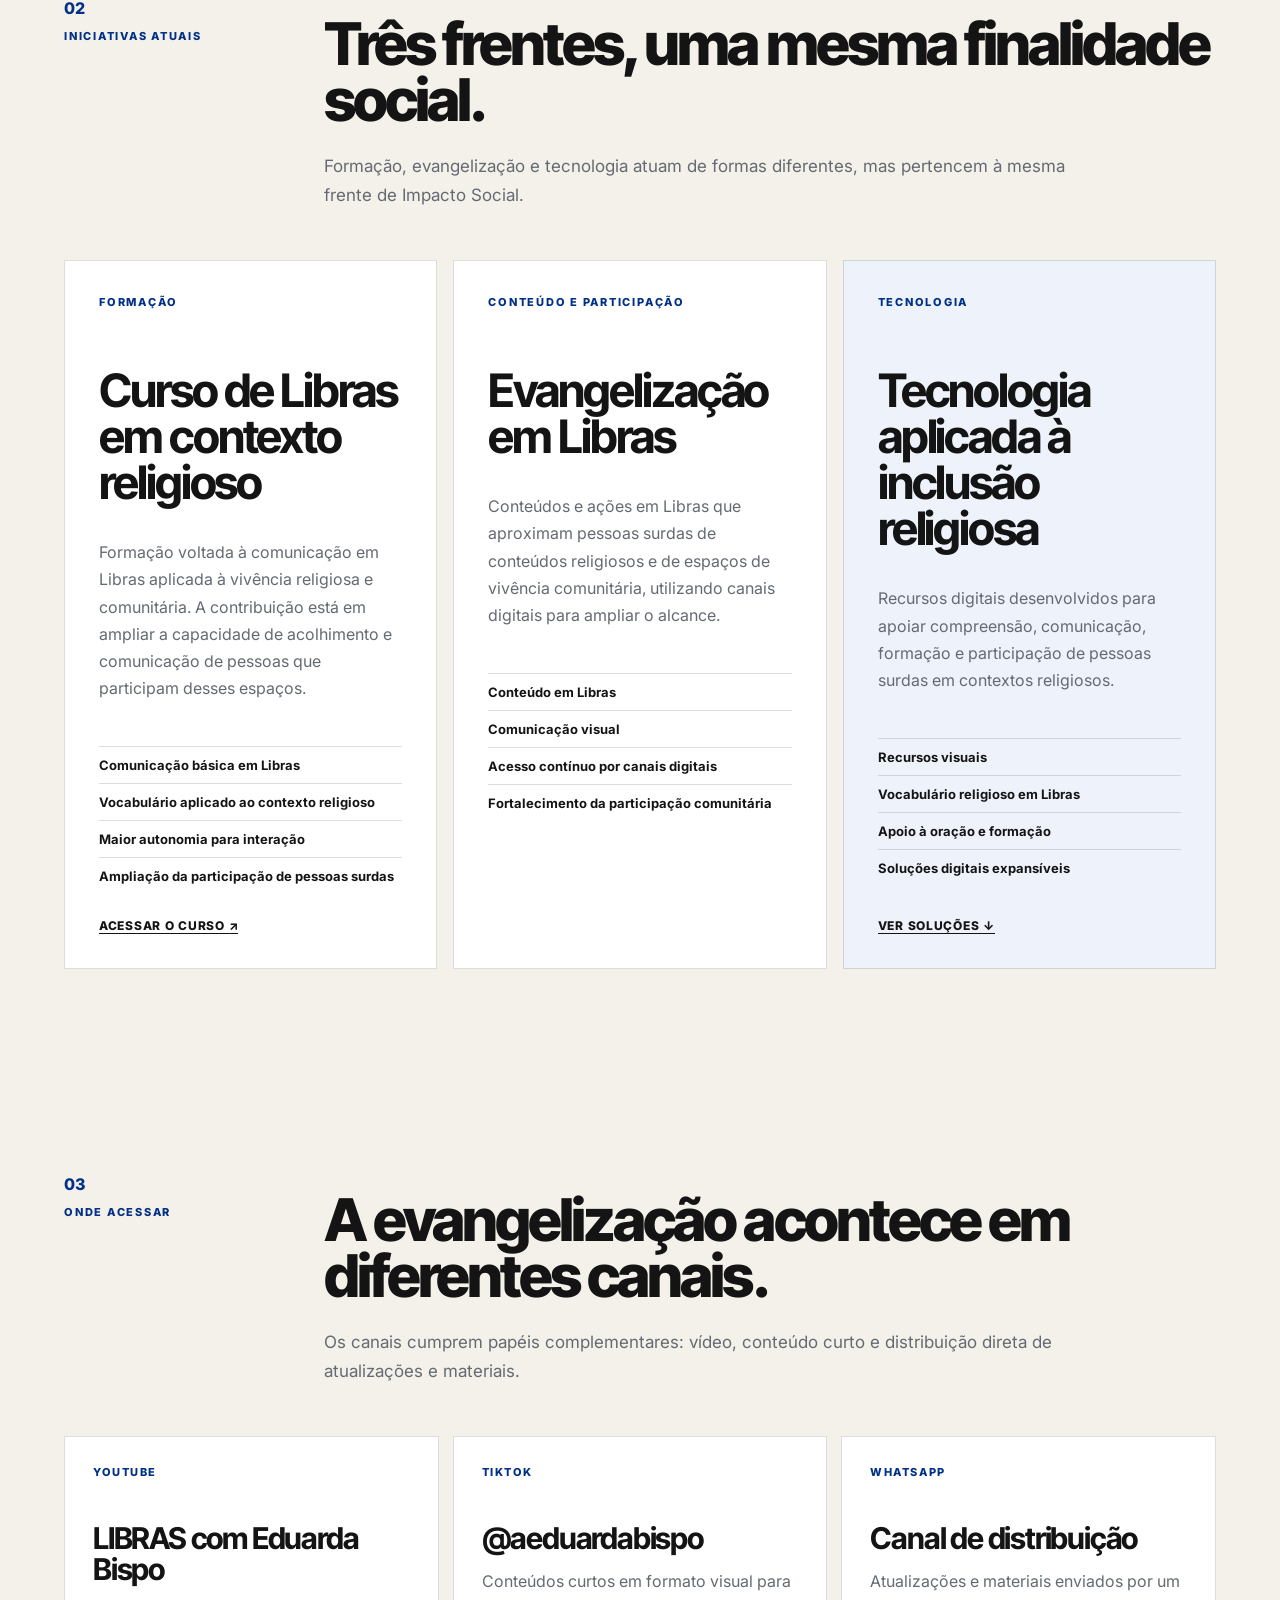
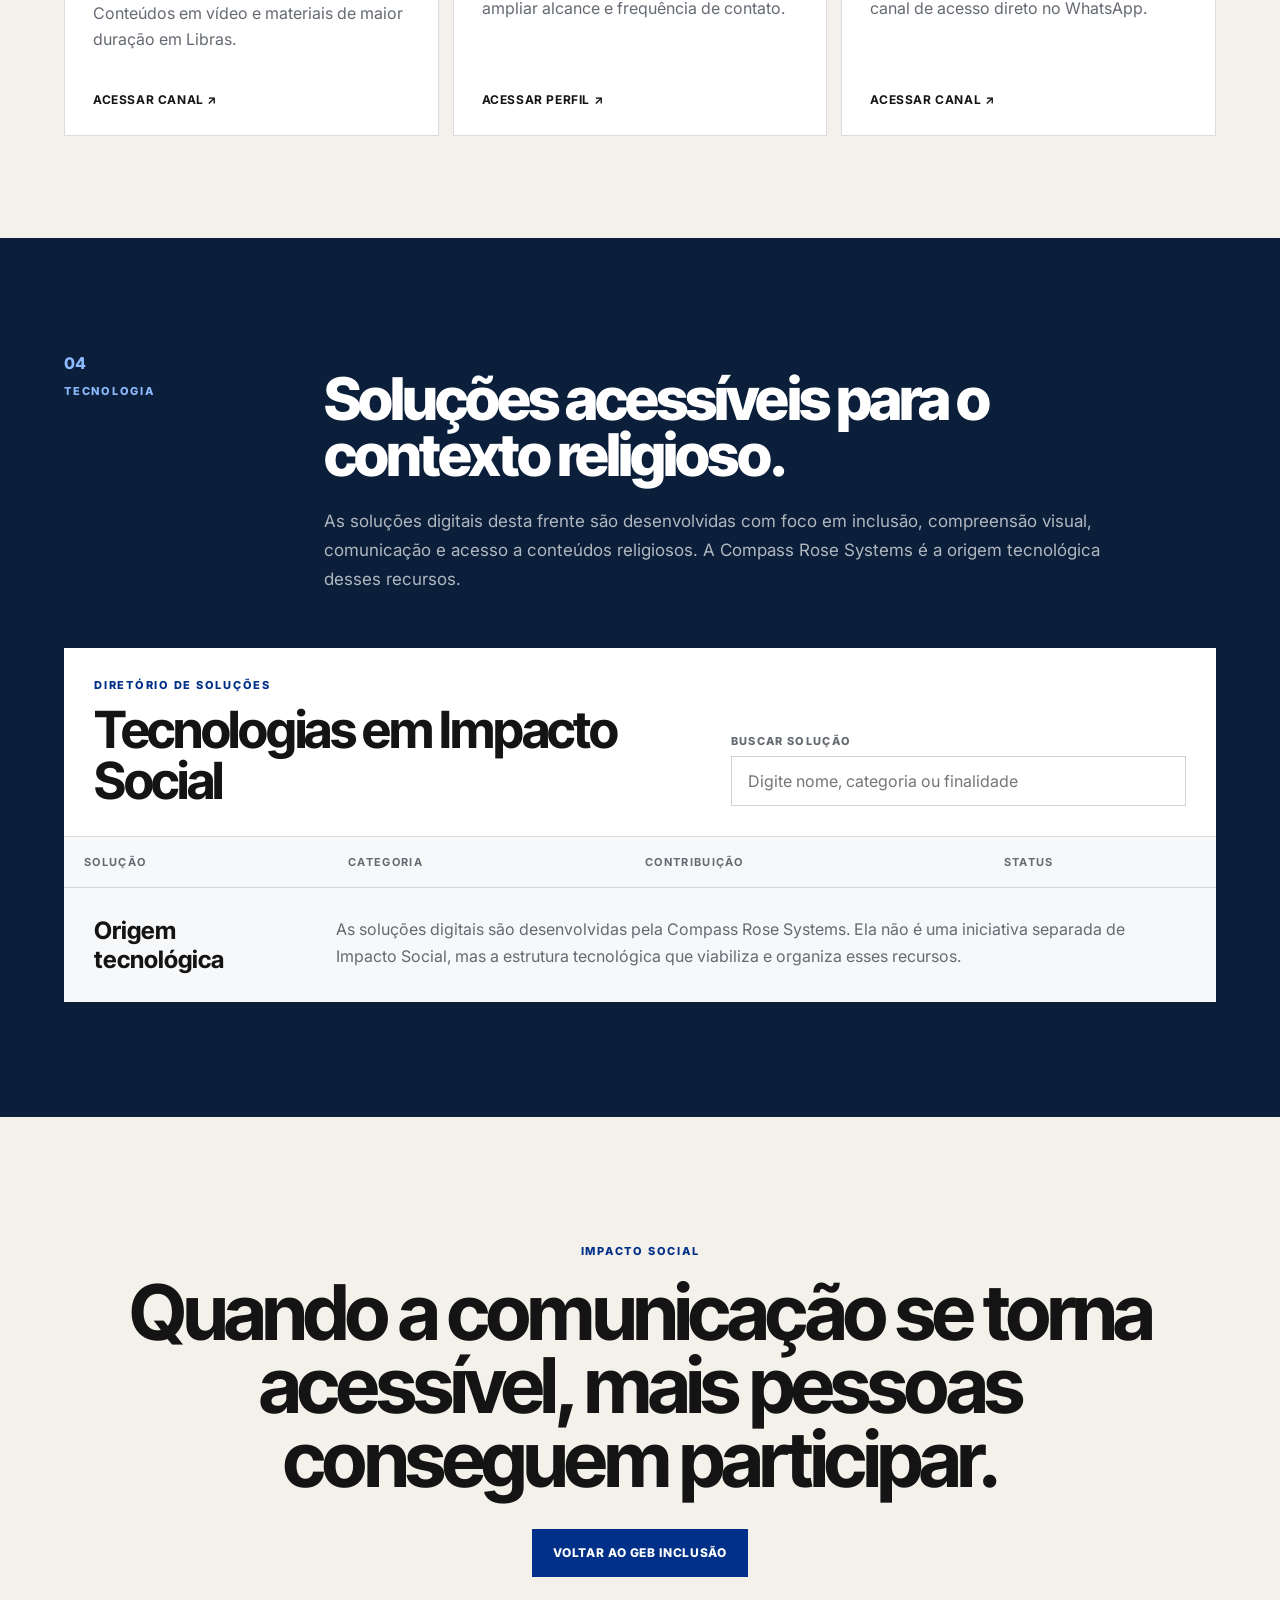
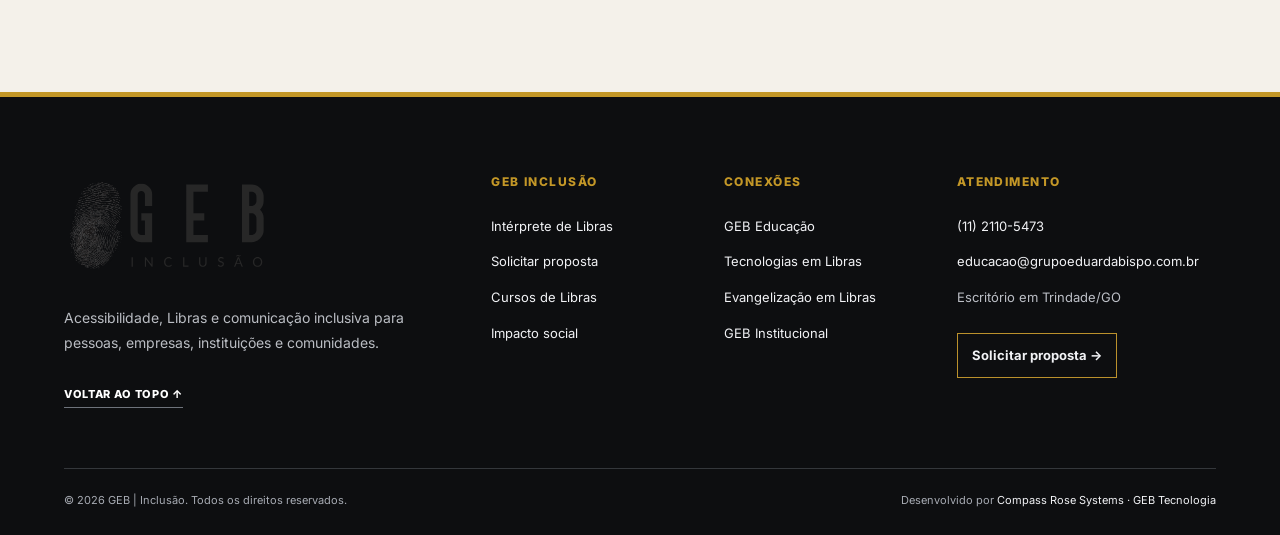
==== commit 74fc6653: "Força atualização do CSS do rodapé após publicação (cache bust)" ====
--- a/impacto-social/index.html
+++ b/impacto-social/index.html
@@ -18,7 +18,7 @@
   <link rel="preconnect" href="https://fonts.googleapis.com">
   <link rel="preconnect" href="https://fonts.gstatic.com" crossorigin>
   <link href="https://fonts.googleapis.com/css2?family=Inter:wght@400;500;600;700;800&family=Inter+Tight:wght@600;700;800&display=swap" rel="stylesheet">
-  <link rel="stylesheet" href="../styles.css">
+  <link rel="stylesheet" href="../styles.css?v=20261008-2">
 </head>
 <body>
 <header class="site-header">
@@ -221,7 +221,7 @@
     <div class="footer-identity">
       <a class="footer-logo" href="../" aria-label="GEB Inclusão — página inicial"><img src="../assets/geb-inclusao-logo.svg" alt="GEB Inclusão"></a>
       <p>Acessibilidade, Libras e comunicação inclusiva para pessoas, empresas, instituições e comunidades.</p>
-      <a class="footer-back-top" href="#inicio">Voltar ao topo ↑</a>
+      <a class="footer-back-top" href="../#inicio">Voltar ao topo ↑</a>
     </div>
     <nav class="footer-nav" aria-label="Navegação do GEB Inclusão">
       <h2>GEB INCLUSÃO</h2>
--- a/styles.css
+++ b/styles.css
@@ -1358,3 +1358,24 @@
 
 /* GEB OFFICIAL BRAND 2026 */
 .site-header .brand{display:block;width:210px;height:60px;background:url('assets/geb-inclusao-logo.svg') left center/contain no-repeat;margin-right:auto}.site-header .brand>img,.site-header .brand>span{display:none}.footer-brand img{content:url('assets/geb-inclusao-logo.svg');width:190px;height:auto;border-radius:0}.footer-brand div{display:none}@media(max-width:720px){.site-header .brand{width:170px;height:50px}}
+
+
+/* Rodapé institucional exclusivo do GEB Inclusão */
+.site-footer{display:block;background:#0d0e10;color:#f5f5f5;padding:0 var(--pad);border-top:5px solid #c39727}
+.site-footer .footer-main{display:grid;grid-template-columns:minmax(240px,1.45fr) repeat(2,minmax(155px,.7fr)) minmax(215px,1fr);gap:clamp(24px,4vw,70px);padding:clamp(45px,6vw,85px) 0 60px}
+.site-footer .footer-identity{min-width:0}
+.site-footer .footer-logo{display:inline-block;max-width:220px}
+.site-footer .footer-logo img{display:block;max-width:100%;width:210px;height:auto}
+.site-footer .footer-identity p{font-size:14px;font-weight:400;line-height:1.8;color:#babdc3;max-width:350px;margin:22px 0}
+.site-footer .footer-back-top{display:inline-block;margin-top:10px;padding-bottom:6px;border-bottom:1px solid #6e737b;text-transform:uppercase;font-size:11px;font-weight:800;letter-spacing:.06em;color:#fff}
+.site-footer .footer-nav,.site-footer .footer-service{display:flex;flex-direction:column;align-items:flex-start;gap:15px;min-width:0}
+.site-footer .footer-nav h2,.site-footer .footer-service h2{font-family:Inter,sans-serif;font-size:12px;line-height:1.4;font-weight:800;letter-spacing:.12em;color:#c39727;margin:0 0 10px}
+.site-footer a{color:#f1f2f5;text-decoration:none;overflow-wrap:anywhere}
+.site-footer a:hover,.site-footer a:focus-visible{color:#e5bd5c;text-decoration:underline;text-underline-offset:4px}
+.site-footer .footer-nav a,.site-footer .footer-service a,.site-footer .footer-service>span{font-size:13px;line-height:1.6}
+.site-footer .footer-service>span{color:#bcbfc6}
+.site-footer .footer-proposal{margin-top:10px;border:1px solid #bb912c;padding:11px 14px;font-weight:700}
+.site-footer .footer-bottom{display:flex;justify-content:space-between;align-items:center;flex-wrap:wrap;gap:12px 32px;border-top:1px solid #34373b;padding:22px 0 25px;font-size:11px;line-height:1.7;color:#a7abb3}
+.site-footer .footer-bottom a{font-size:inherit}
+@media(max-width:1050px){.site-footer .footer-main{grid-template-columns:repeat(2,minmax(0,1fr));gap:38px}}
+@media(max-width:600px){.site-footer{padding-left:20px;padding-right:20px}.site-footer .footer-main{grid-template-columns:1fr;gap:30px;padding:42px 0}.site-footer .footer-bottom{display:block}.site-footer .footer-bottom span{display:block;margin-bottom:8px}}
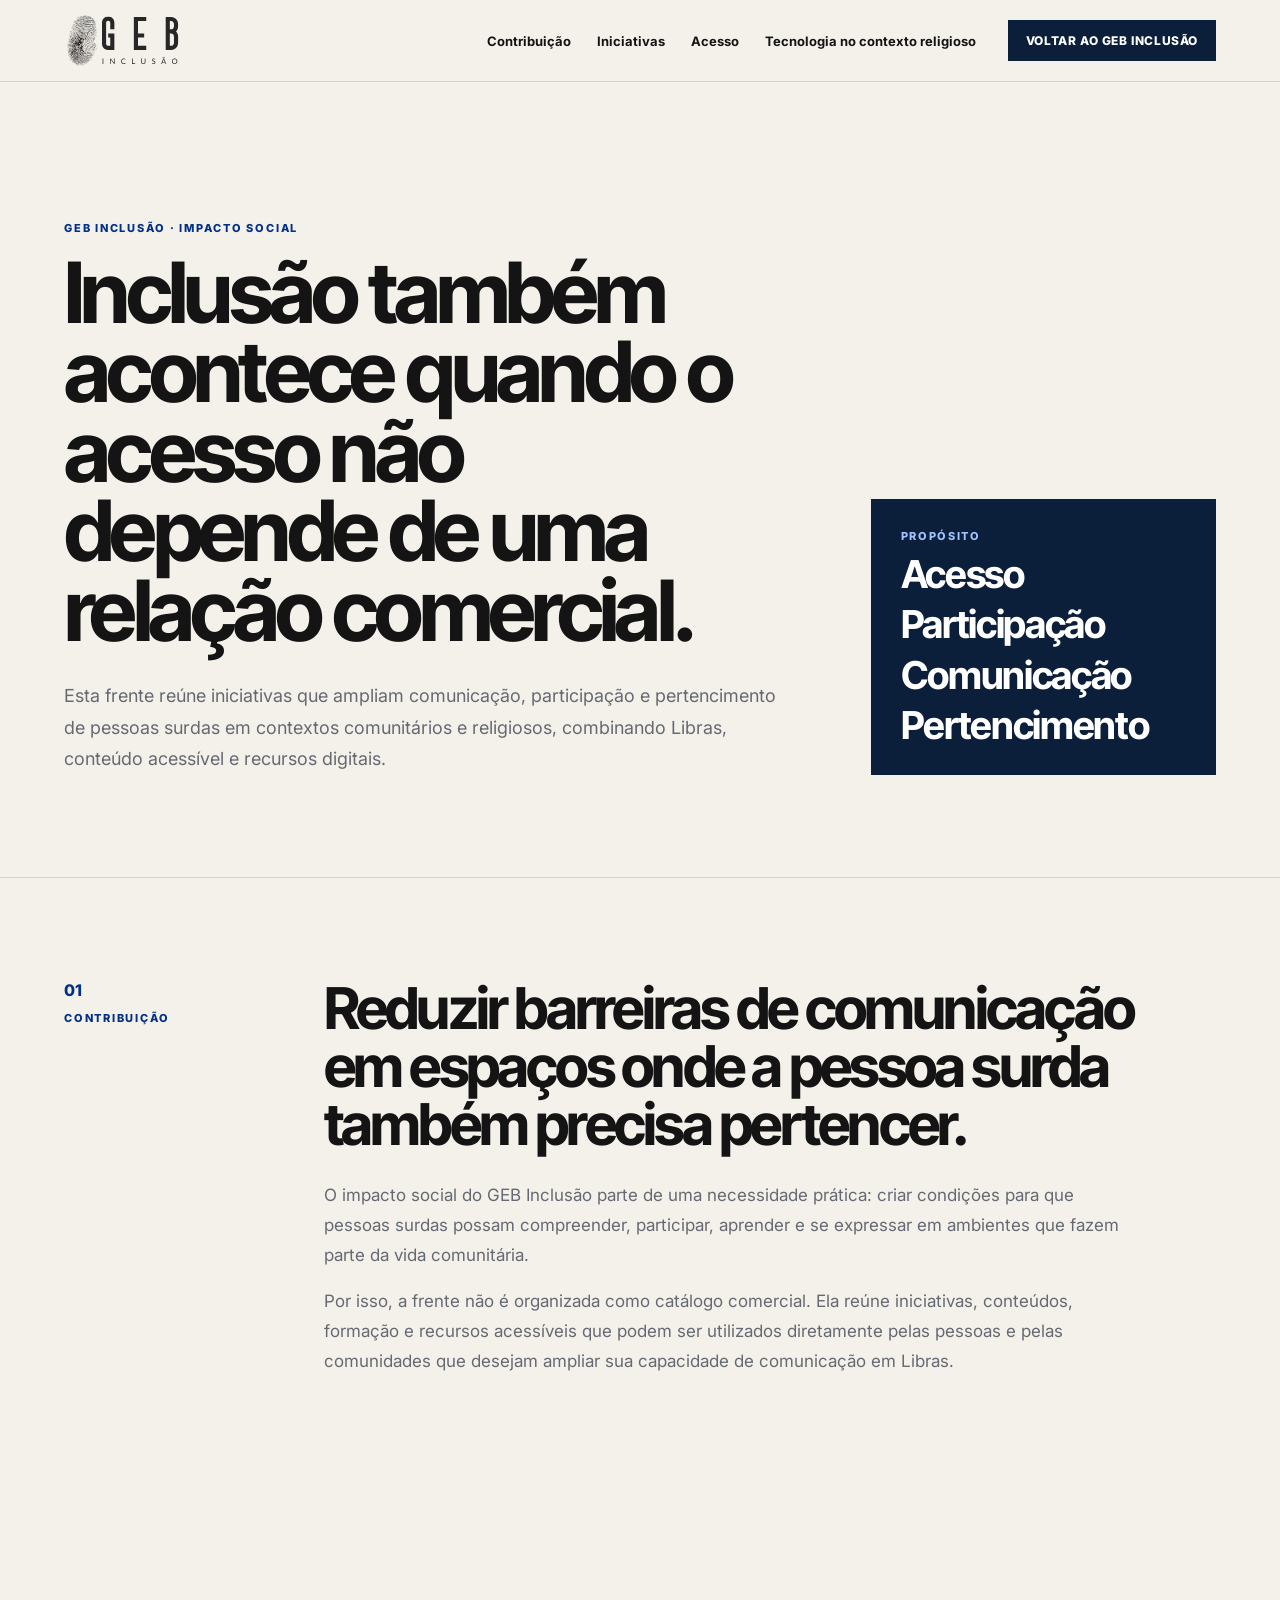
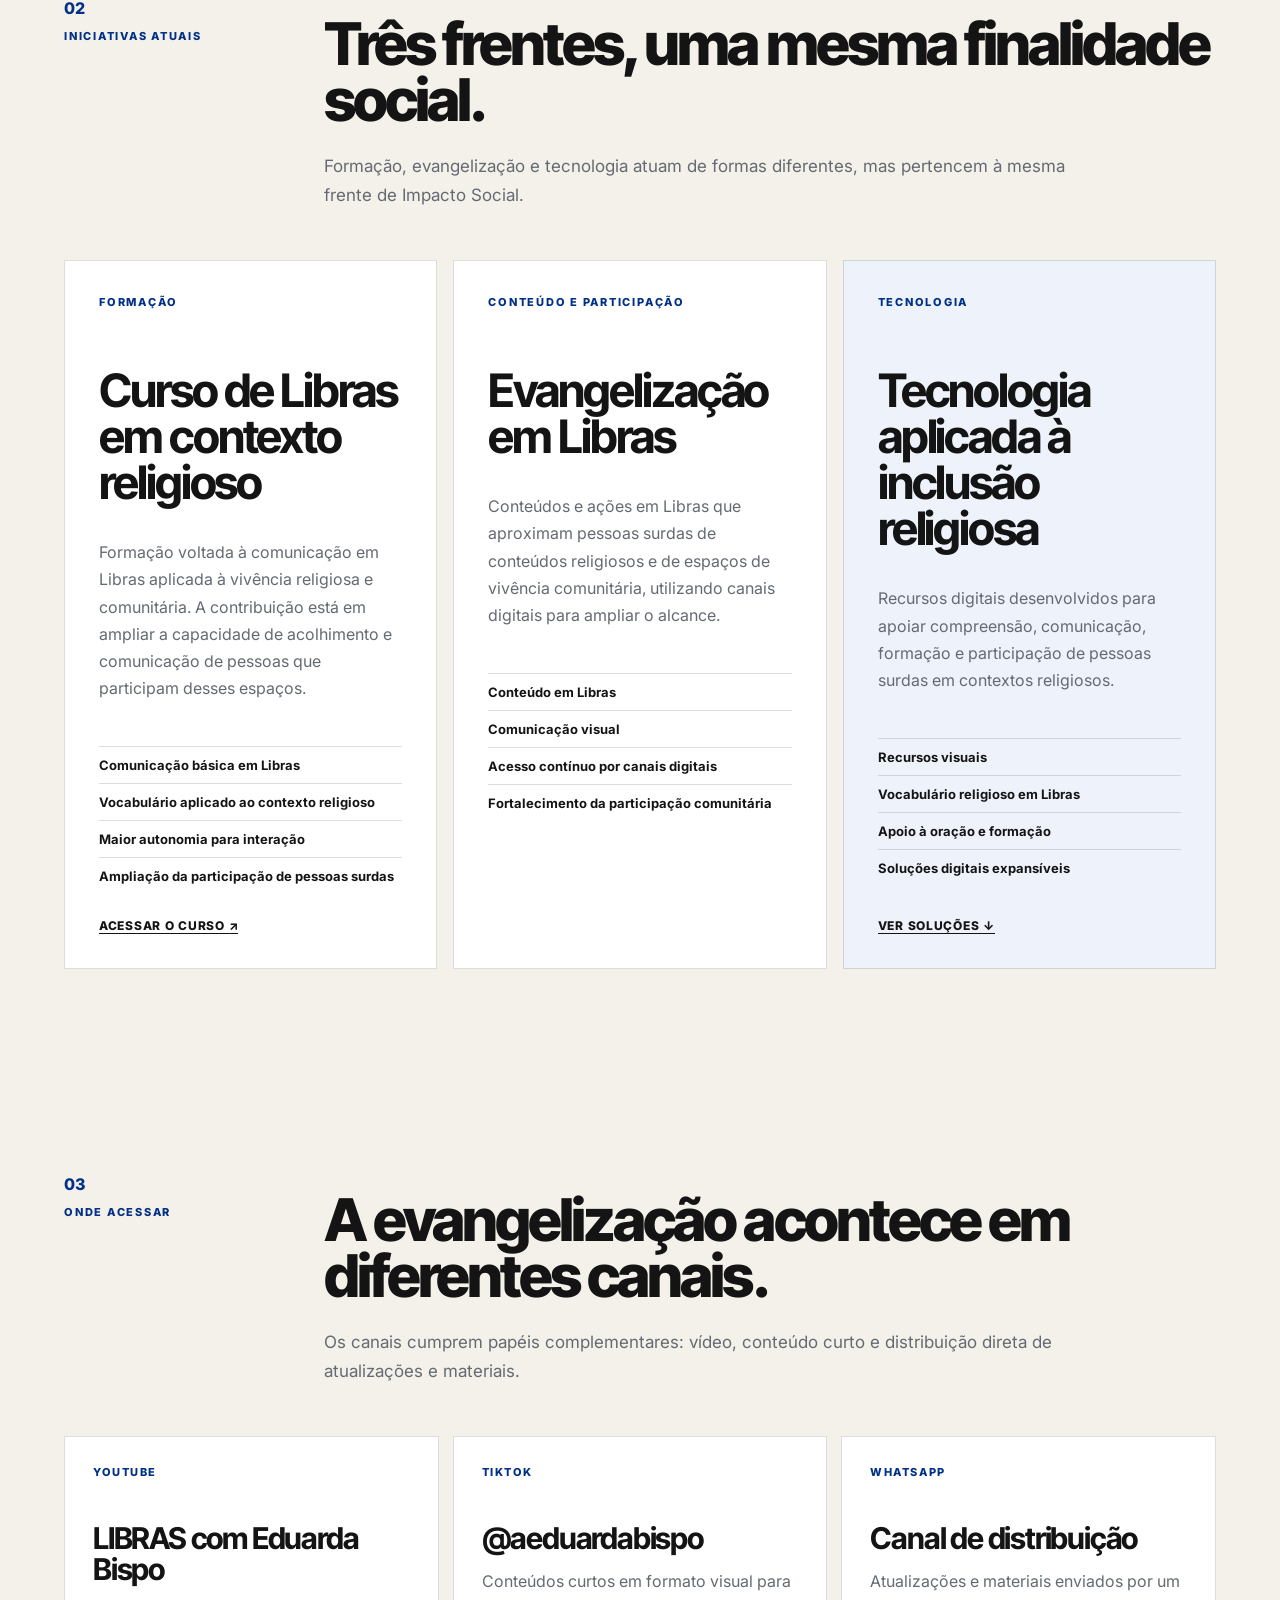
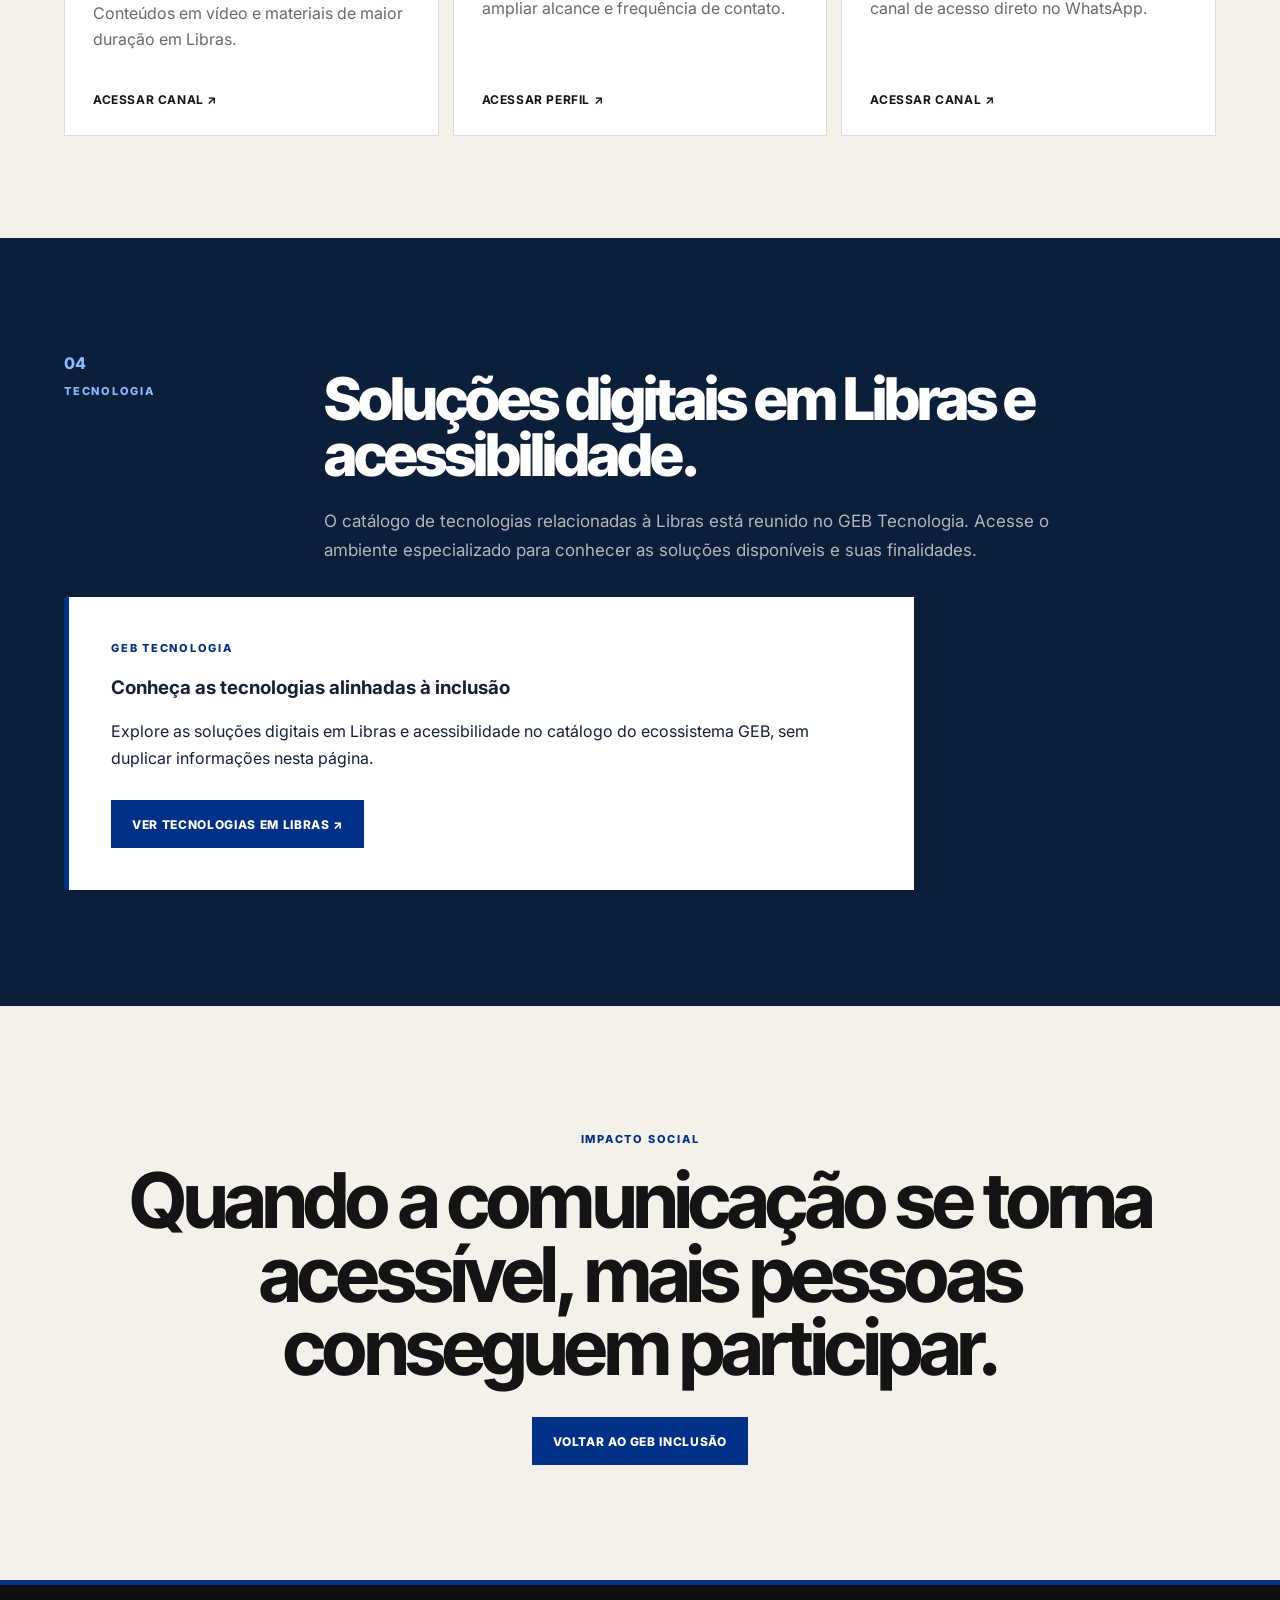
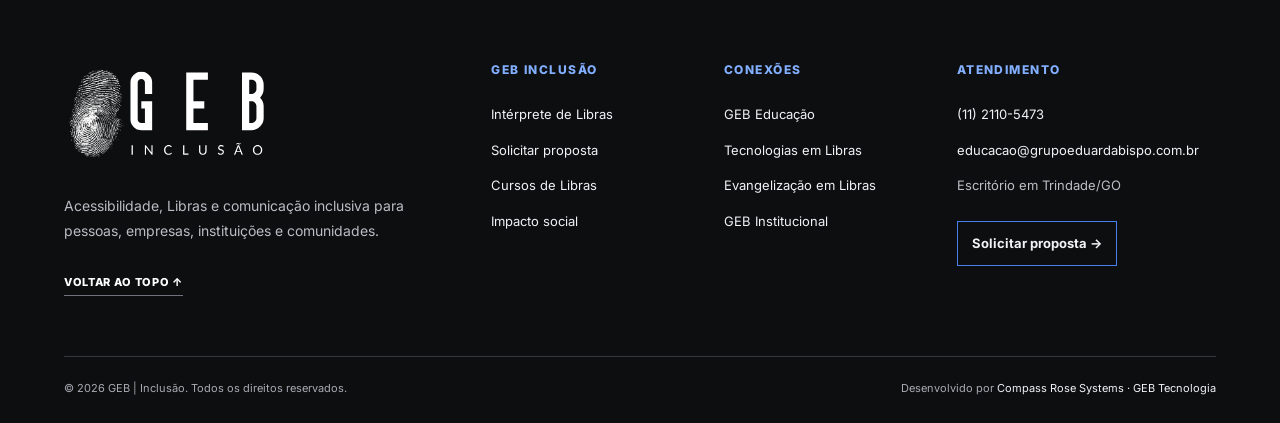
==== commit efe42b00: "Atualiza seção de soluções de Impacto Social para catálogo GEB Tecnologia" ====
--- a/impacto-social/index.html
+++ b/impacto-social/index.html
@@ -18,7 +18,7 @@
   <link rel="preconnect" href="https://fonts.googleapis.com">
   <link rel="preconnect" href="https://fonts.gstatic.com" crossorigin>
   <link href="https://fonts.googleapis.com/css2?family=Inter:wght@400;500;600;700;800&family=Inter+Tight:wght@600;700;800&display=swap" rel="stylesheet">
-  <link rel="stylesheet" href="../styles.css?v=20261008-2">
+  <link rel="stylesheet" href="../styles.css?v=20261008-4">
 </head>
 <body>
 <header class="site-header">
@@ -165,47 +165,17 @@
 
   <section class="impact-solutions" id="solucoes">
     <div class="section-heading light">
-      <div>
-        <span class="section-number">04</span>
-        <p class="section-kicker">Tecnologia</p>
-      </div>
-      <div>
-        <h2>Soluções acessíveis para o contexto religioso.</h2>
-        <p>As soluções digitais desta frente são desenvolvidas com foco em inclusão, compreensão visual, comunicação e acesso a conteúdos religiosos. A Compass Rose Systems é a origem tecnológica desses recursos.</p>
-      </div>
-    </div>
-
-    <div class="solutions-directory">
-      <div class="solutions-directory-head">
-        <div>
-          <p class="impact-label">DIRETÓRIO DE SOLUÇÕES</p>
-          <h3>Tecnologias em Impacto Social</h3>
-        </div>
-        <label class="solution-search">
-          <span>Buscar solução</span>
-          <input id="solution-search" type="search" placeholder="Digite nome, categoria ou finalidade">
-        </label>
-      </div>
-
-      <div class="solutions-table-wrap">
-        <table class="solutions-table">
-          <thead>
-            <tr>
-              <th>Solução</th>
-              <th>Categoria</th>
-              <th>Contribuição</th>
-              <th>Status</th>
-            </tr>
-          </thead>
-          <tbody id="solutions-table-body"></tbody>
-        </table>
-        <p class="solutions-empty" id="solutions-empty" hidden>Nenhuma solução encontrada para esta busca.</p>
-      </div>
-
-      <div class="solutions-origin-note">
-        <strong>Origem tecnológica</strong>
-        <p>As soluções digitais são desenvolvidas pela Compass Rose Systems. Ela não é uma iniciativa separada de Impacto Social, mas a estrutura tecnológica que viabiliza e organiza esses recursos.</p>
-      </div>
+      <div><span class="section-number">04</span><p class="section-kicker">Tecnologia</p></div>
+      <div>
+        <h2>Soluções digitais em Libras e acessibilidade.</h2>
+        <p>O catálogo de tecnologias relacionadas à Libras está reunido no GEB Tecnologia. Acesse o ambiente especializado para conhecer as soluções disponíveis e suas finalidades.</p>
+      </div>
+    </div>
+    <div class="technology-referral">
+      <p class="impact-label">GEB TECNOLOGIA</p>
+      <h3>Conheça as tecnologias alinhadas à inclusão</h3>
+      <p>Explore as soluções digitais em Libras e acessibilidade no catálogo do ecossistema GEB, sem duplicar informações nesta página.</p>
+      <a class="button button-primary" href="https://gebtecnologia.grupoeduardabispo.com.br/solucoes/?q=Libras" target="_blank" rel="noopener noreferrer">Ver tecnologias em Libras ↗</a>
     </div>
   </section>
 
--- a/styles.css
+++ b/styles.css
@@ -1361,7 +1361,7 @@
 
 
 /* Rodapé institucional exclusivo do GEB Inclusão */
-.site-footer{display:block;background:#0d0e10;color:#f5f5f5;padding:0 var(--pad);border-top:5px solid #c39727}
+.site-footer{display:block;background:#0d0e10;color:#f5f5f5;padding:0 var(--pad);border-top:5px solid #003087}
 .site-footer .footer-main{display:grid;grid-template-columns:minmax(240px,1.45fr) repeat(2,minmax(155px,.7fr)) minmax(215px,1fr);gap:clamp(24px,4vw,70px);padding:clamp(45px,6vw,85px) 0 60px}
 .site-footer .footer-identity{min-width:0}
 .site-footer .footer-logo{display:inline-block;max-width:220px}
@@ -1369,13 +1369,22 @@
 .site-footer .footer-identity p{font-size:14px;font-weight:400;line-height:1.8;color:#babdc3;max-width:350px;margin:22px 0}
 .site-footer .footer-back-top{display:inline-block;margin-top:10px;padding-bottom:6px;border-bottom:1px solid #6e737b;text-transform:uppercase;font-size:11px;font-weight:800;letter-spacing:.06em;color:#fff}
 .site-footer .footer-nav,.site-footer .footer-service{display:flex;flex-direction:column;align-items:flex-start;gap:15px;min-width:0}
-.site-footer .footer-nav h2,.site-footer .footer-service h2{font-family:Inter,sans-serif;font-size:12px;line-height:1.4;font-weight:800;letter-spacing:.12em;color:#c39727;margin:0 0 10px}
+.site-footer .footer-nav h2,.site-footer .footer-service h2{font-family:Inter,sans-serif;font-size:12px;line-height:1.4;font-weight:800;letter-spacing:.12em;color:#82afff;margin:0 0 10px}
 .site-footer a{color:#f1f2f5;text-decoration:none;overflow-wrap:anywhere}
-.site-footer a:hover,.site-footer a:focus-visible{color:#e5bd5c;text-decoration:underline;text-underline-offset:4px}
+.site-footer a:hover,.site-footer a:focus-visible{color:#a5c5ff;text-decoration:underline;text-underline-offset:4px}
 .site-footer .footer-nav a,.site-footer .footer-service a,.site-footer .footer-service>span{font-size:13px;line-height:1.6}
 .site-footer .footer-service>span{color:#bcbfc6}
-.site-footer .footer-proposal{margin-top:10px;border:1px solid #bb912c;padding:11px 14px;font-weight:700}
+.site-footer .footer-proposal{margin-top:10px;border:1px solid #477fec;padding:11px 14px;font-weight:700}
 .site-footer .footer-bottom{display:flex;justify-content:space-between;align-items:center;flex-wrap:wrap;gap:12px 32px;border-top:1px solid #34373b;padding:22px 0 25px;font-size:11px;line-height:1.7;color:#a7abb3}
 .site-footer .footer-bottom a{font-size:inherit}
 @media(max-width:1050px){.site-footer .footer-main{grid-template-columns:repeat(2,minmax(0,1fr));gap:38px}}
 @media(max-width:600px){.site-footer{padding-left:20px;padding-right:20px}.site-footer .footer-main{grid-template-columns:1fr;gap:30px;padding:42px 0}.site-footer .footer-bottom{display:block}.site-footer .footer-bottom span{display:block;margin-bottom:8px}}
+
+/* GEB Inclusão: assinatura azul e logo clara em todos os rodapés */
+.site-footer .footer-logo img{filter:brightness(0) invert(1);opacity:1;max-width:210px}
+.site-footer .footer-proposal:hover,.site-footer .footer-proposal:focus-visible{background:#003087;color:#fff;text-decoration:none}
+.site-footer .footer-nav h2,.site-footer .footer-service h2{color:#82afff}
+.site-footer .footer-back-top:focus-visible,.site-footer a:focus-visible{outline:2px solid #82afff;outline-offset:4px}
+.impact-solutions .technology-referral{margin-top:32px;padding:clamp(22px,4vw,42px);background:#fff;color:#142038;border-left:5px solid #003087;max-width:850px}
+.impact-solutions .technology-referral p{line-height:1.7}
+.impact-solutions .technology-referral .button{margin-top:12px}
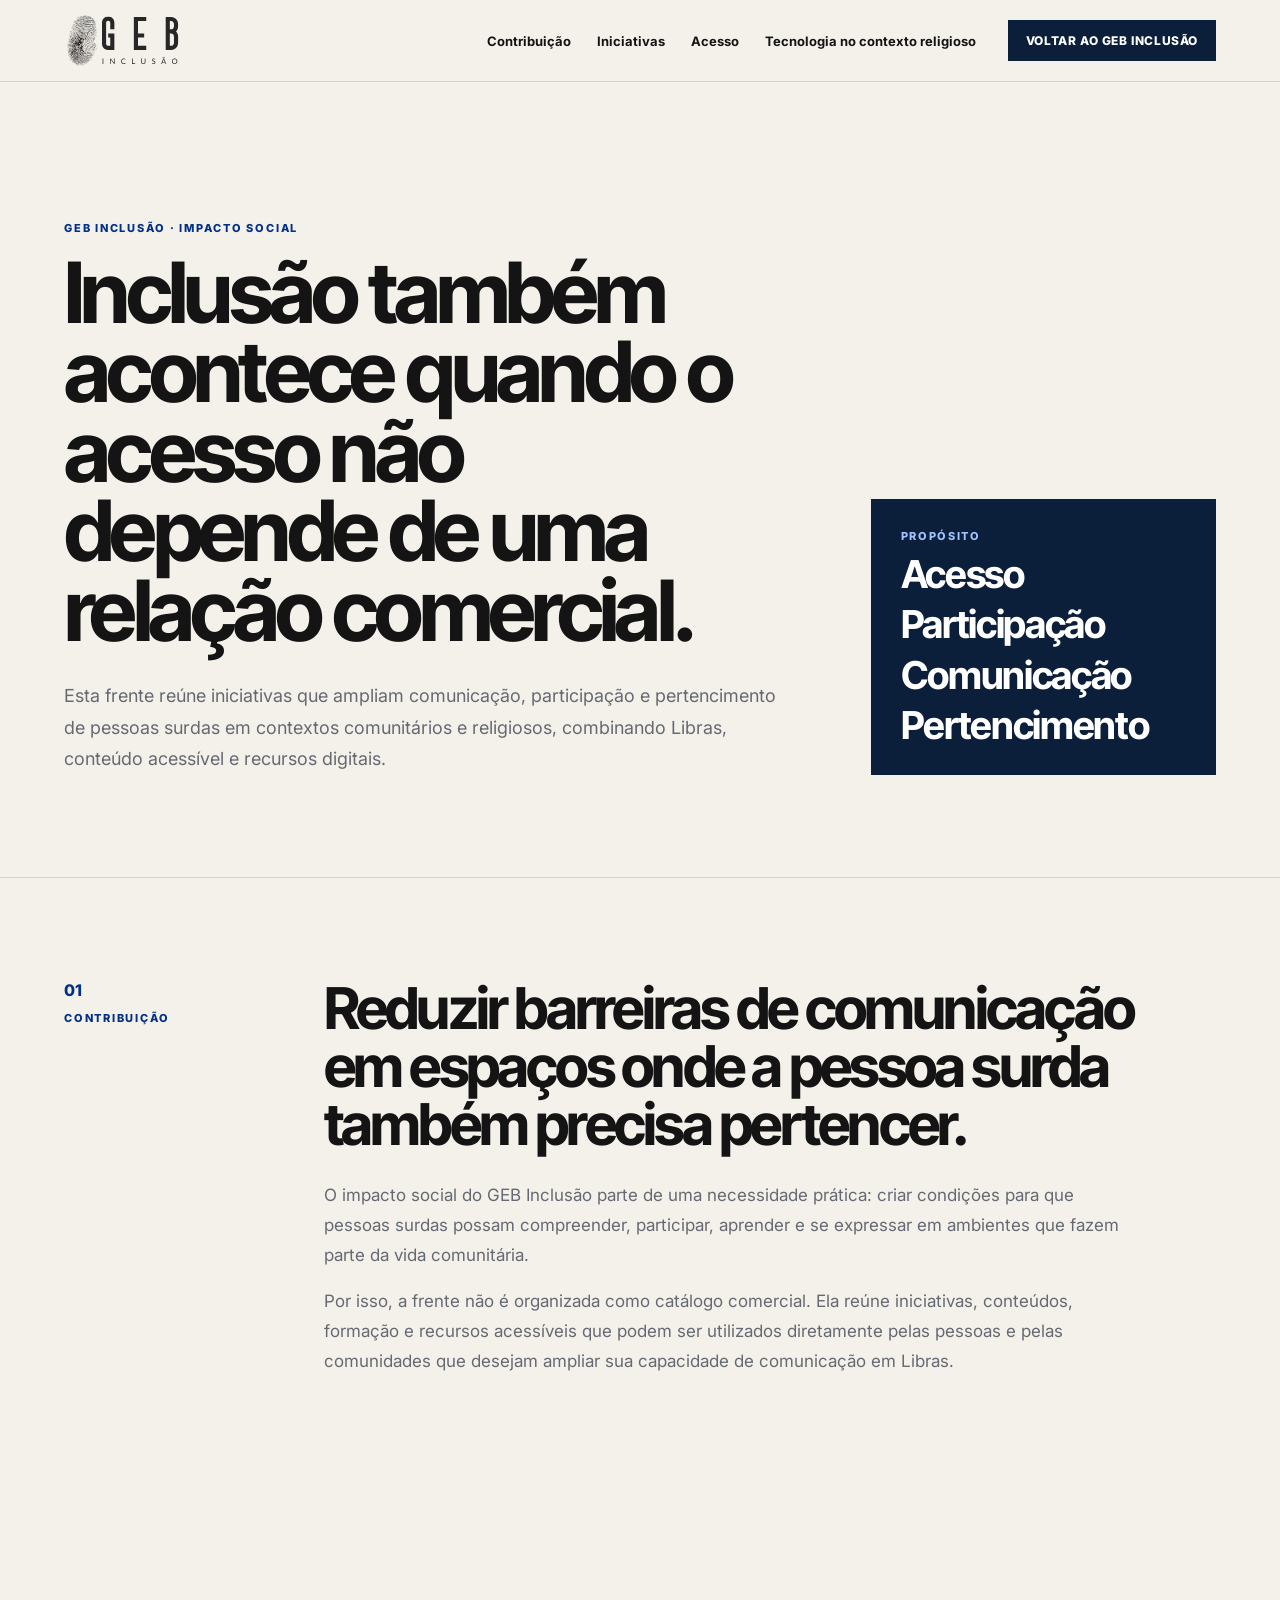
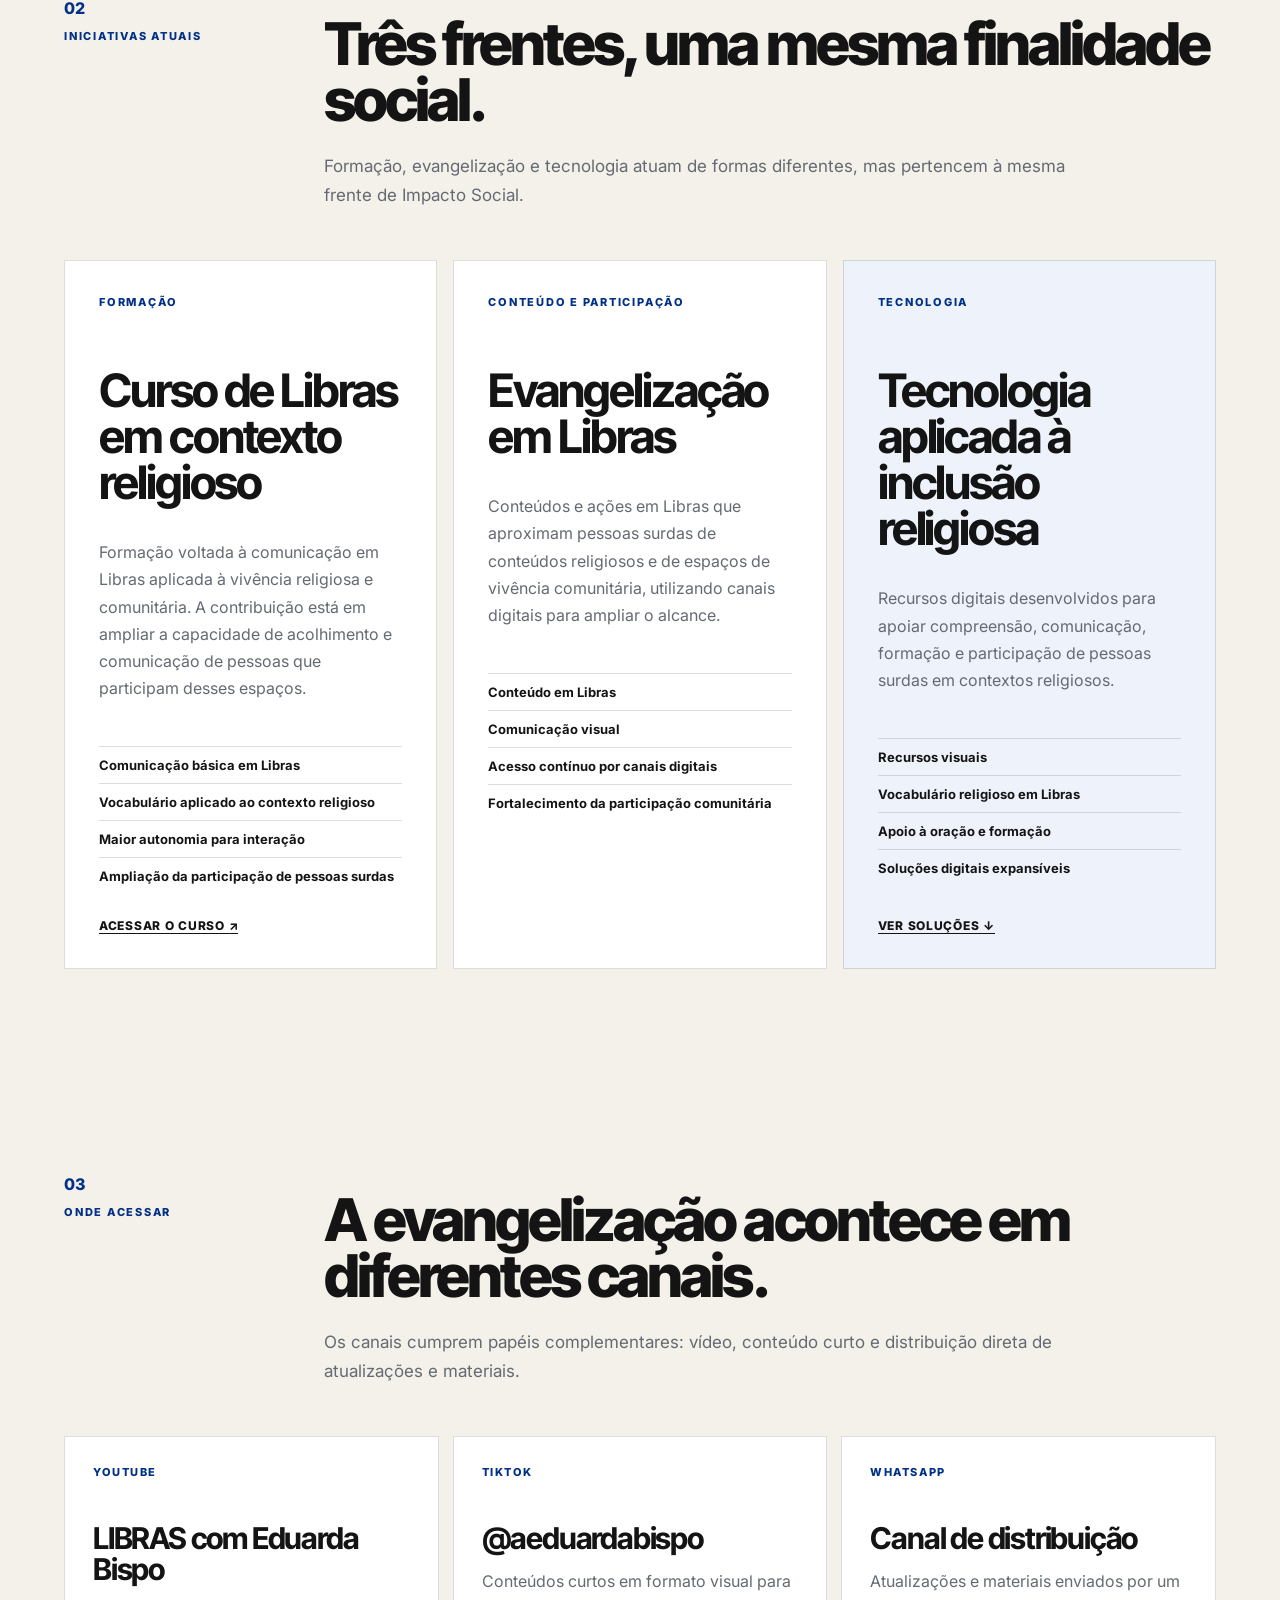
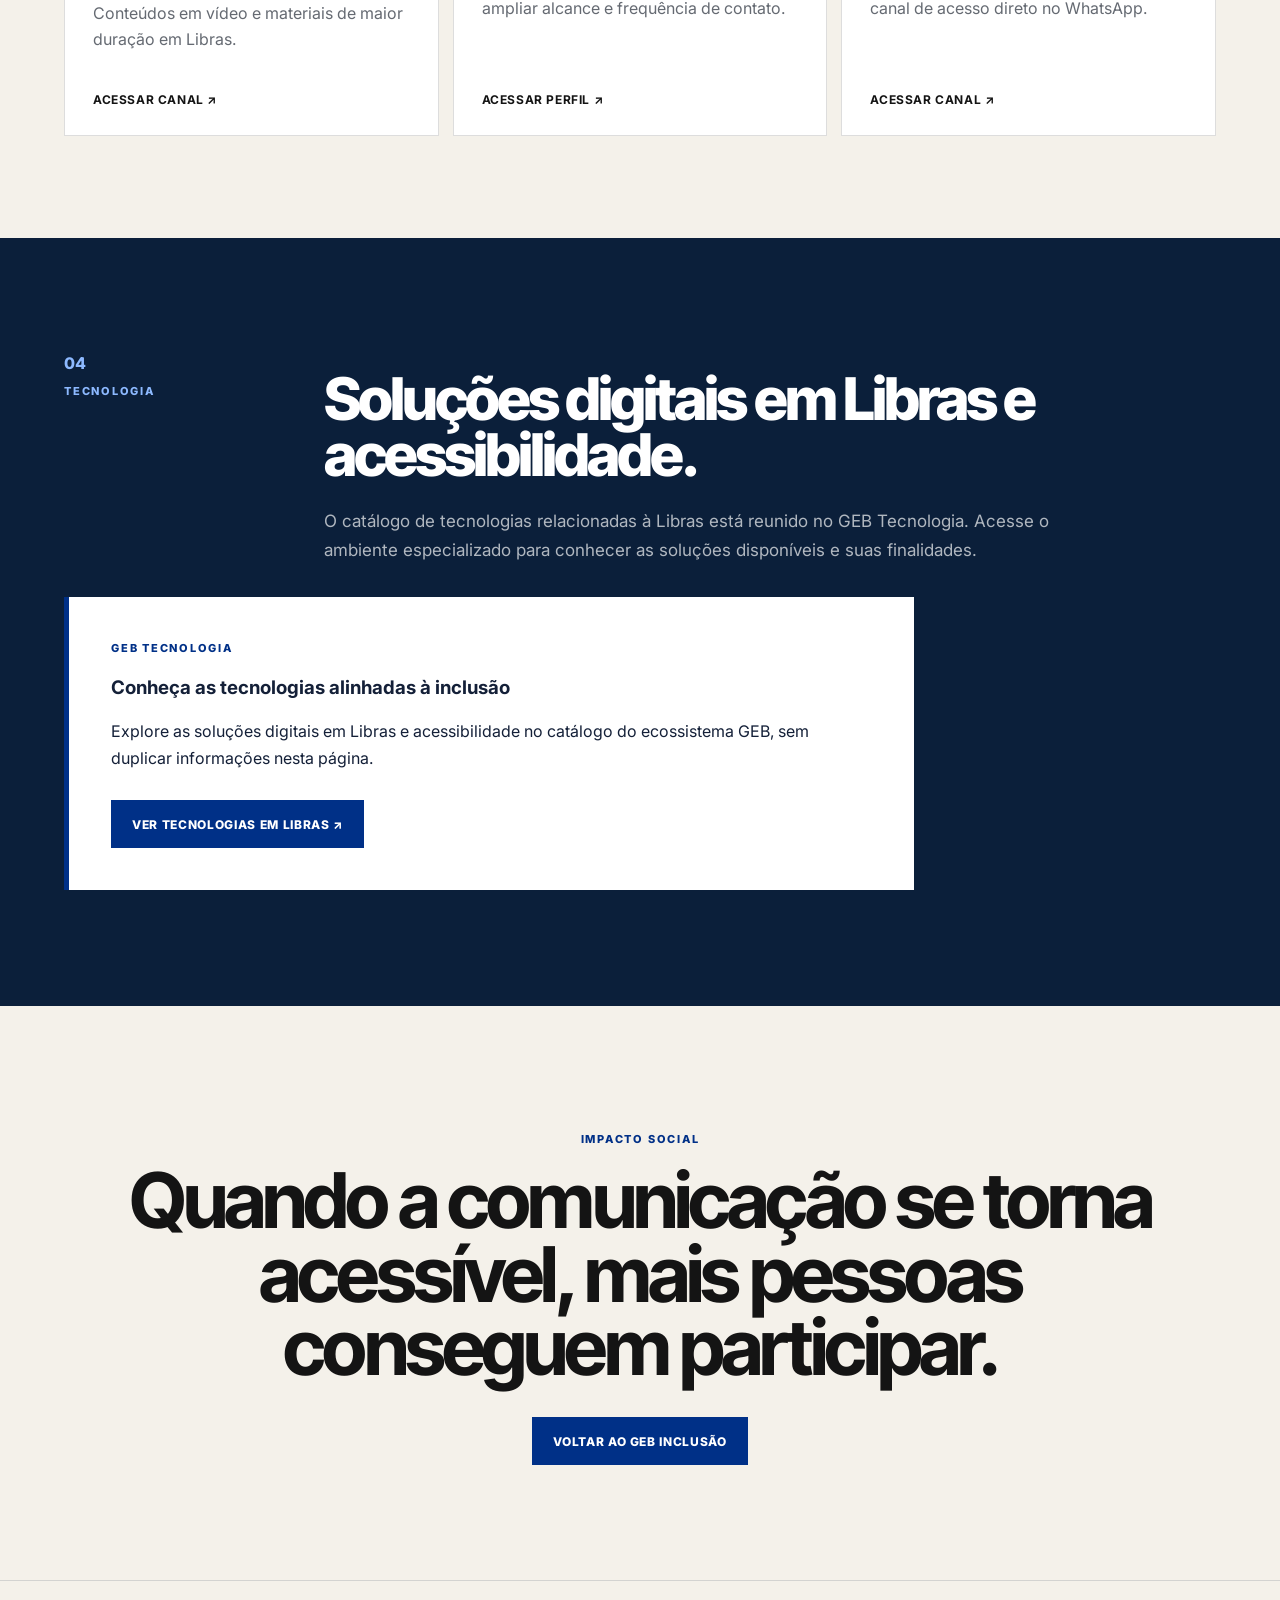
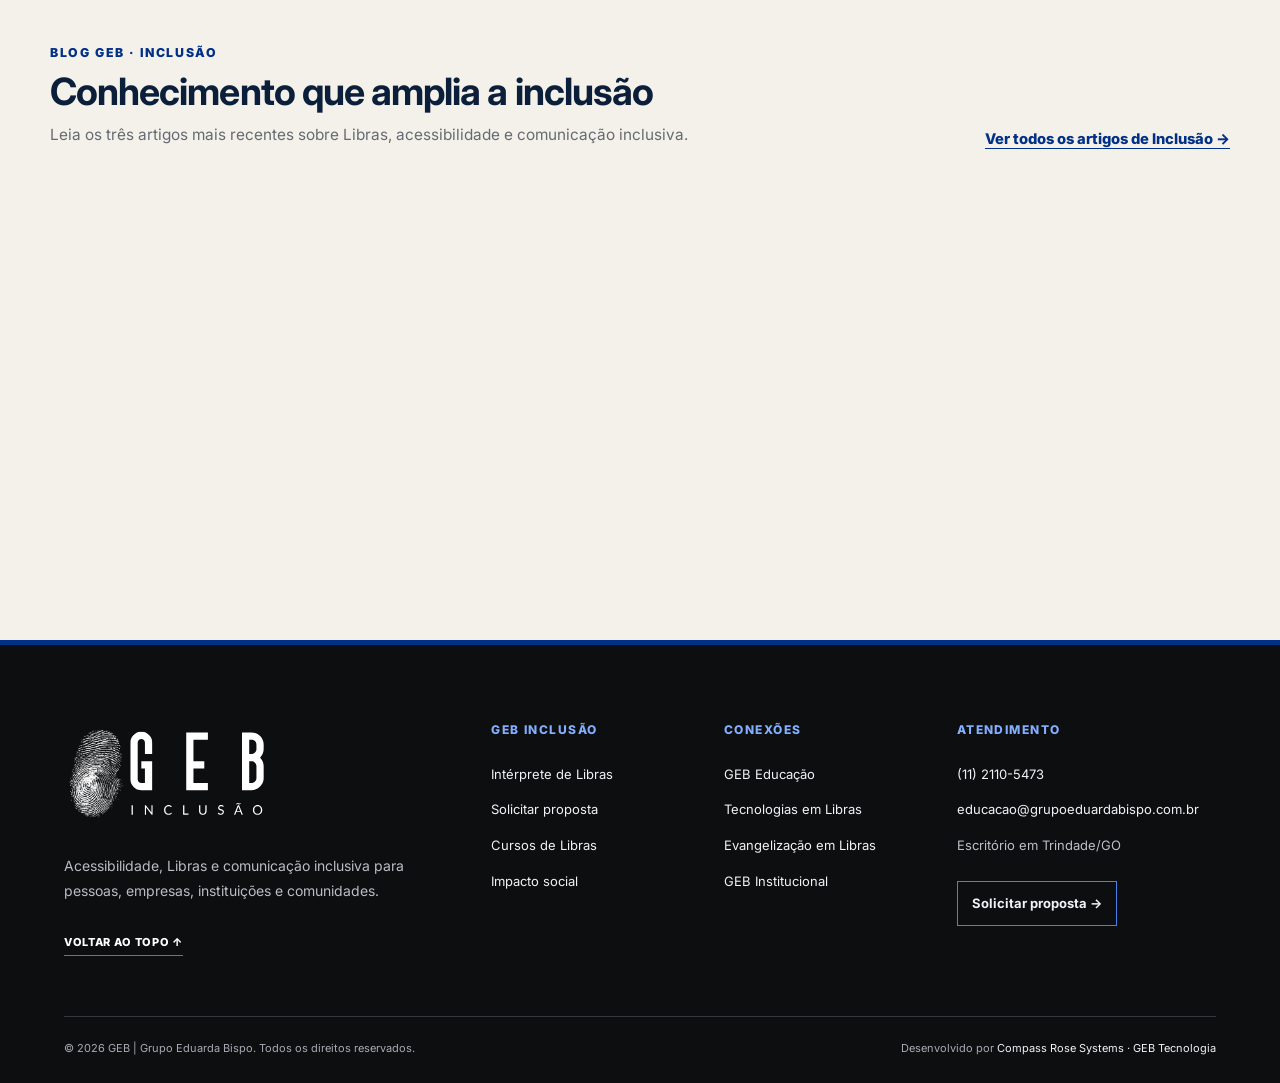
==== commit fb18488f: "feat: artigos Inclusão antes do rodapé" ====
--- a/impacto-social/index.html
+++ b/impacto-social/index.html
@@ -227,5 +227,6 @@
 </div>
 <script src="https://vlibras.gov.br/app/vlibras-plugin.js"></script>
 <script>if (window.VLibras && window.VLibras.Widget) { new window.VLibras.Widget('https://vlibras.gov.br/app'); }</script>
+<script src="/assets/blog-strip.js?v=20261015" defer></script>
 </body>
 </html>
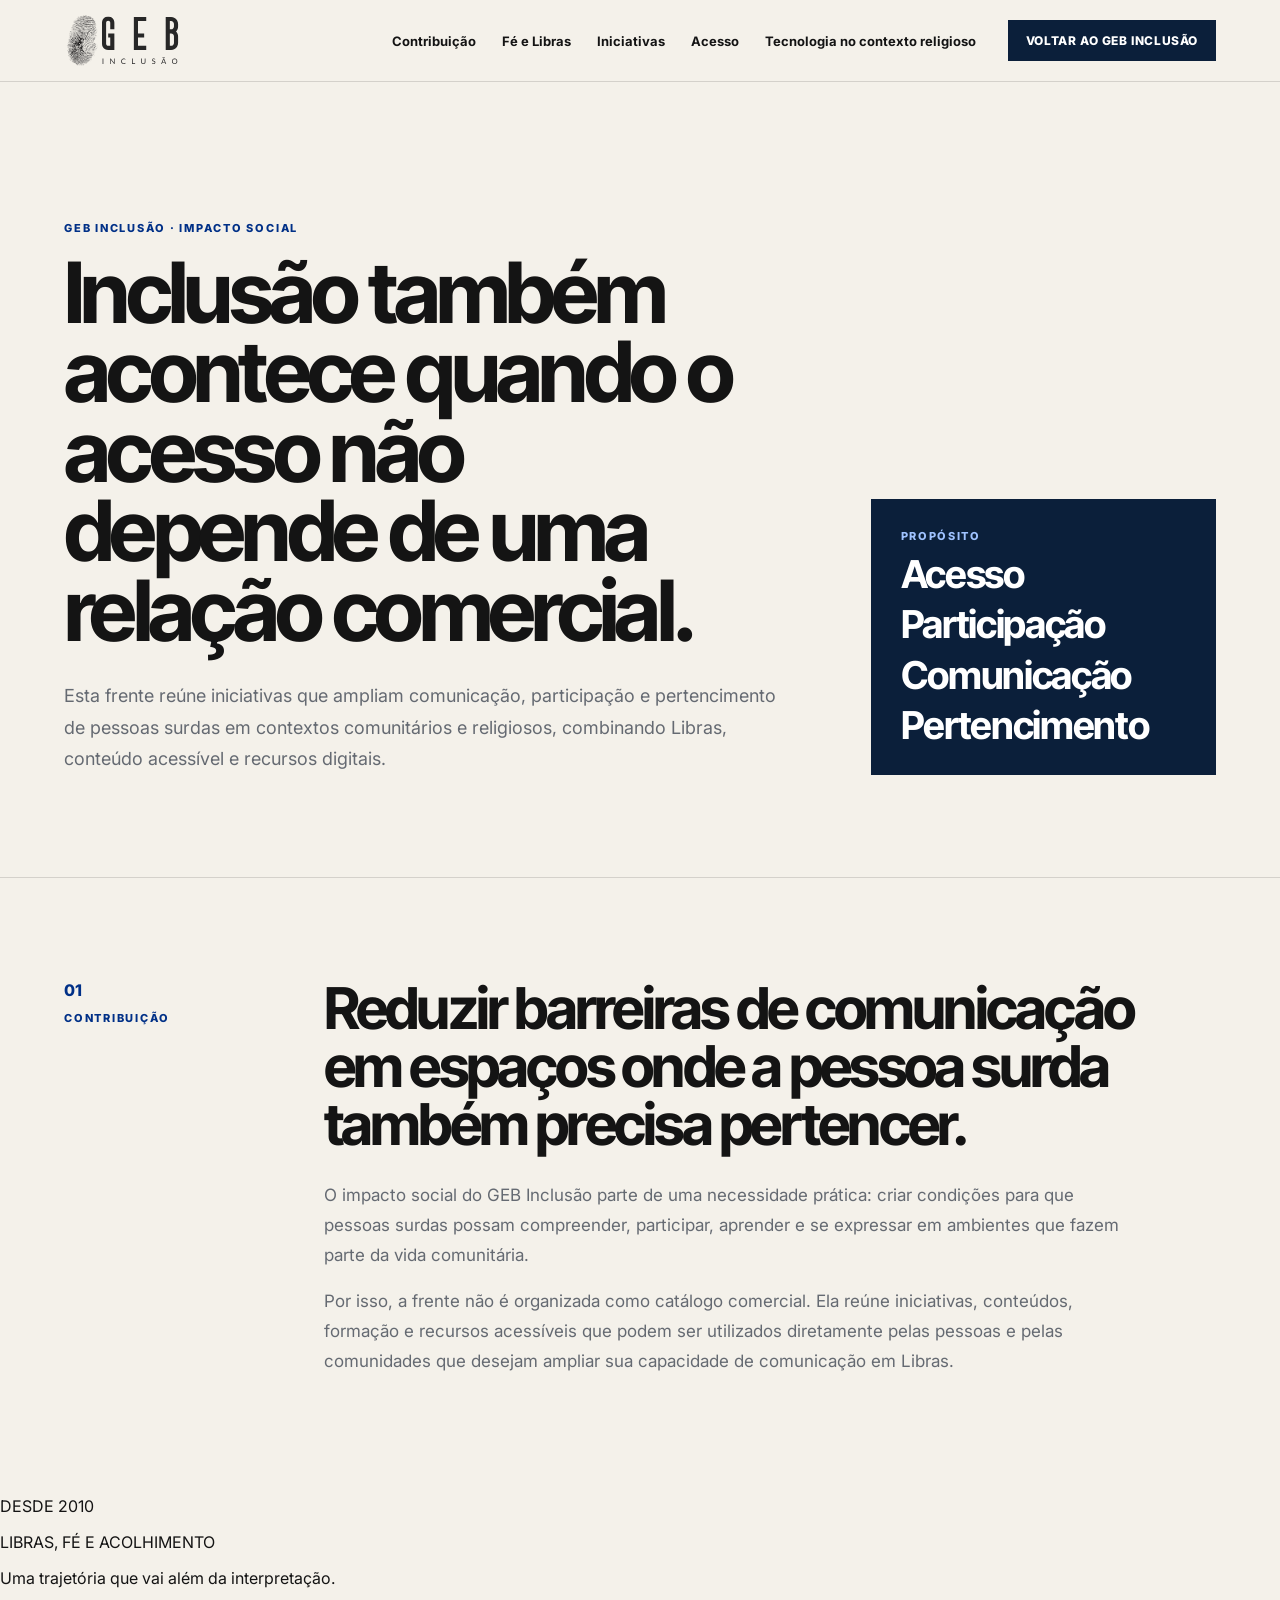
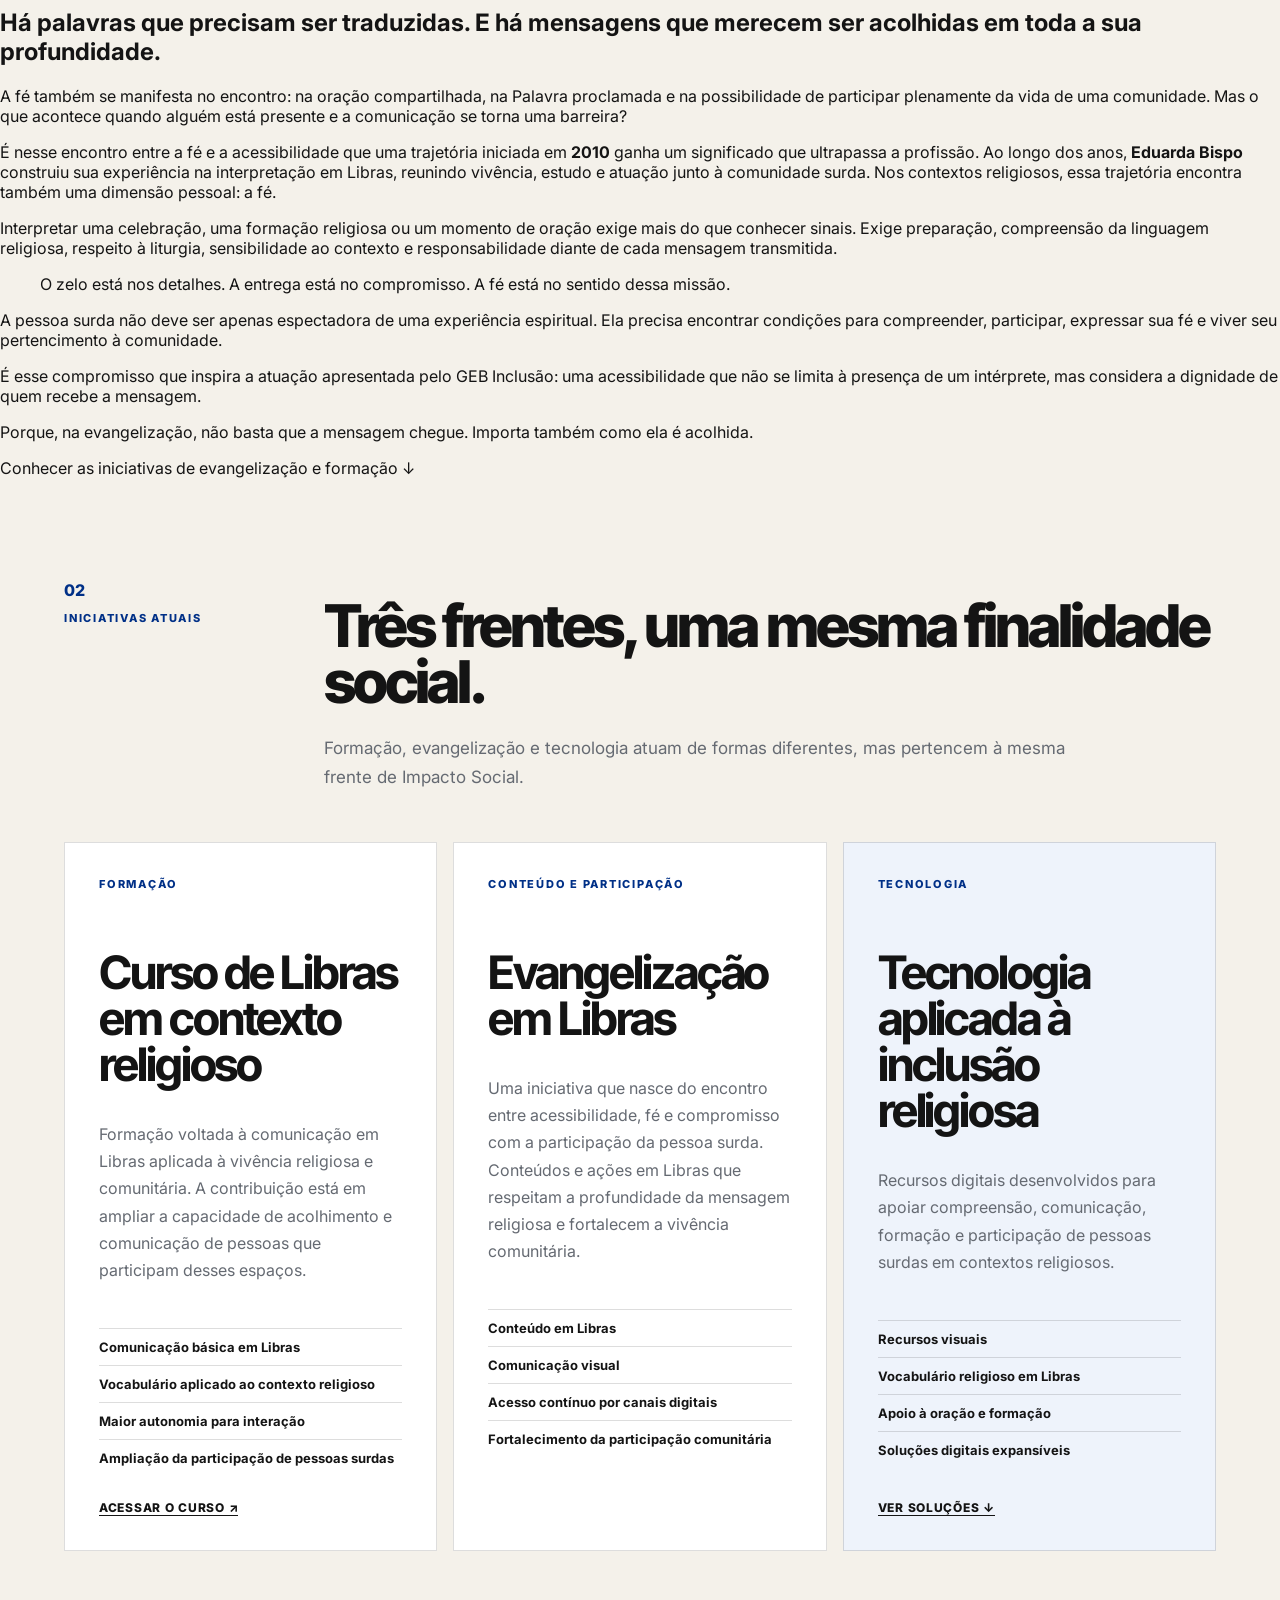
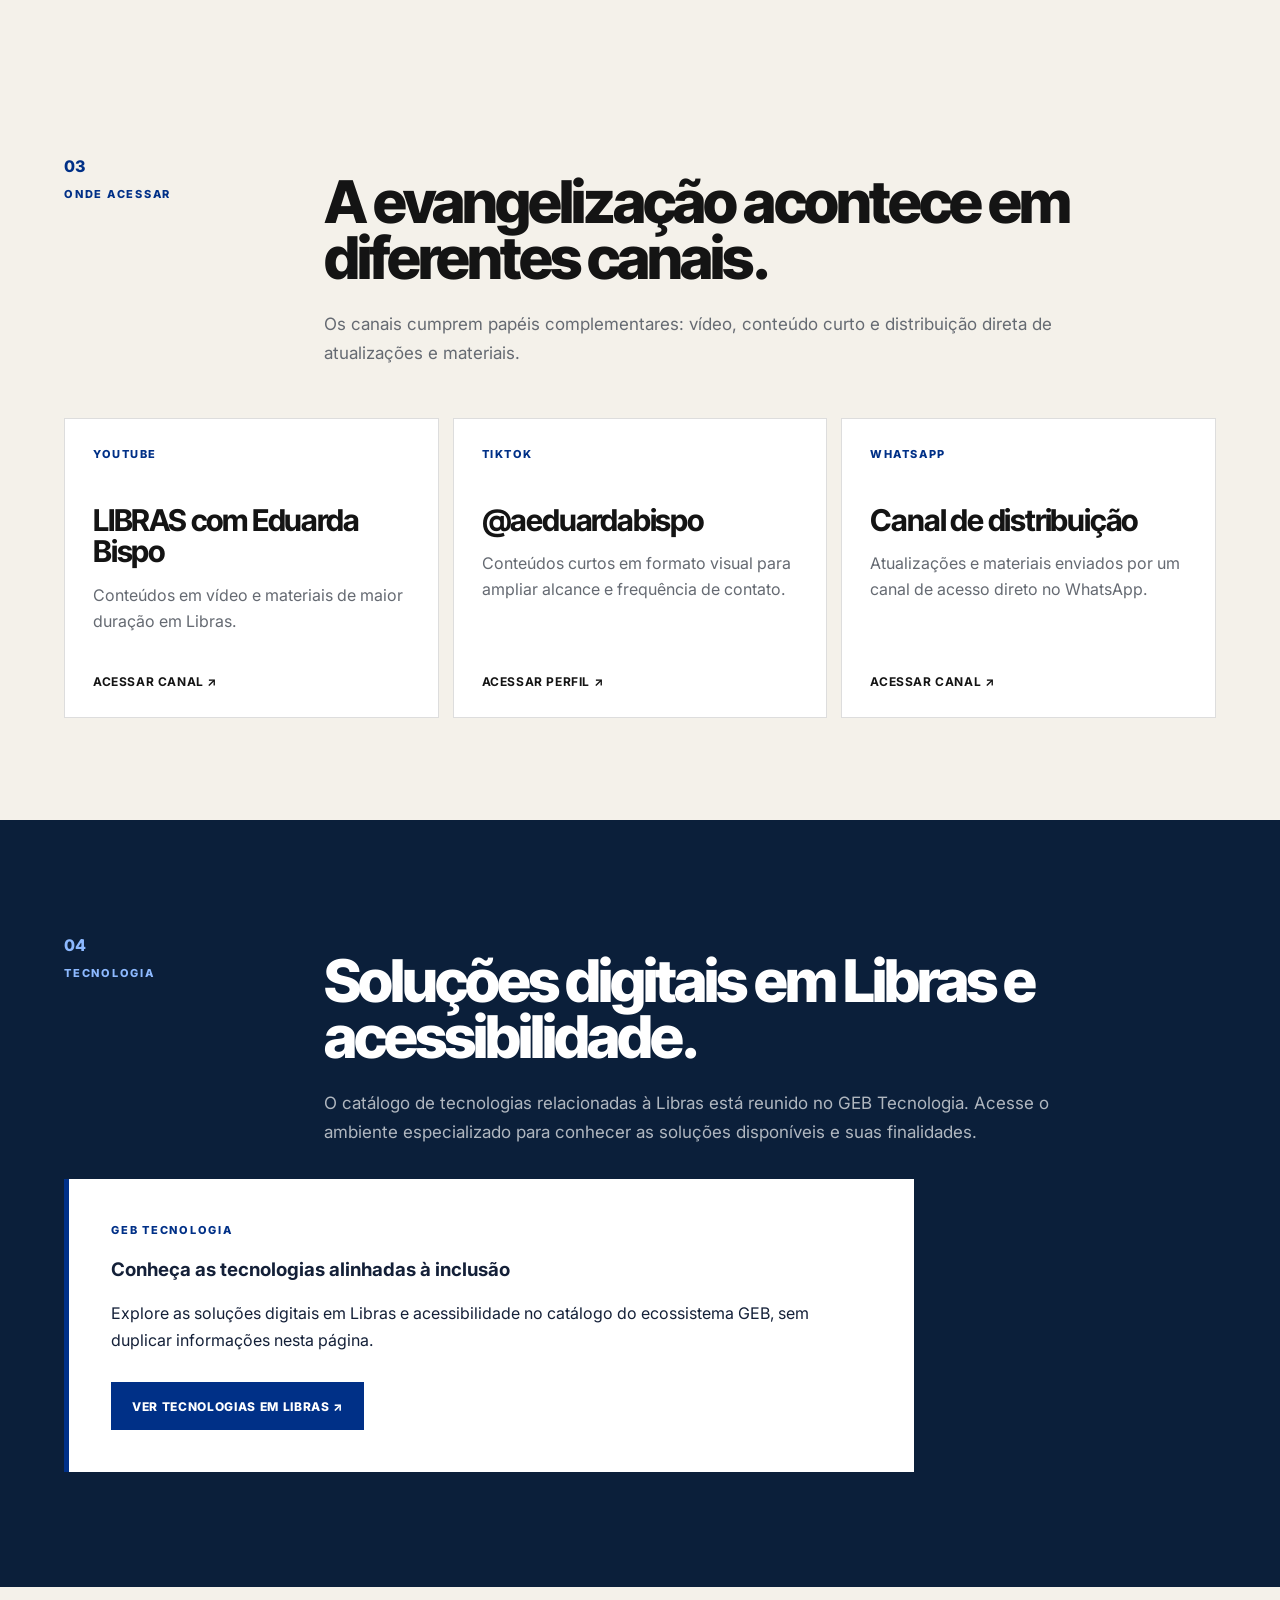
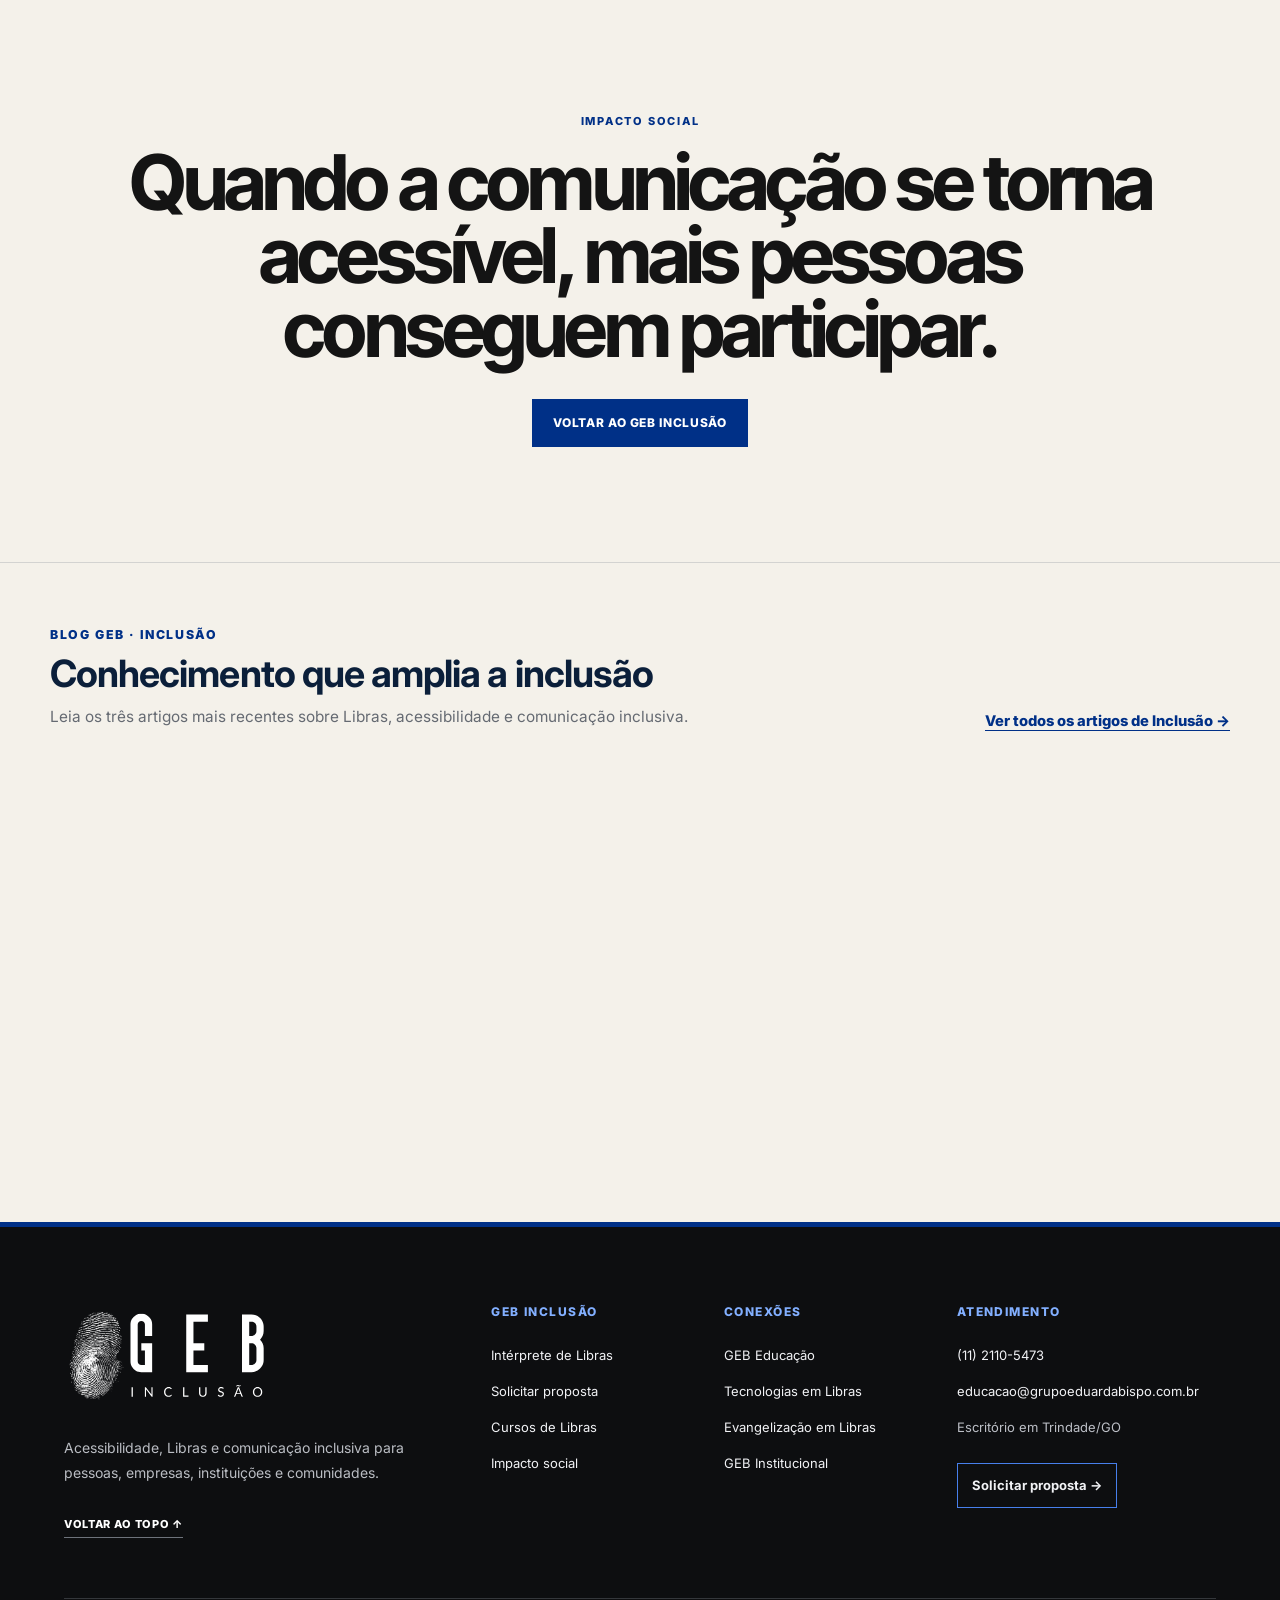
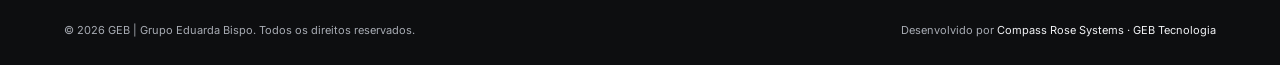
==== commit 6407a962: "Destacar narrativa de fé, acolhimento e trajetória em Libras desde 2010" ====
--- a/impacto-social/index.html
+++ b/impacto-social/index.html
@@ -18,7 +18,7 @@
   <link rel="preconnect" href="https://fonts.googleapis.com">
   <link rel="preconnect" href="https://fonts.gstatic.com" crossorigin>
   <link href="https://fonts.googleapis.com/css2?family=Inter:wght@400;500;600;700;800&family=Inter+Tight:wght@600;700;800&display=swap" rel="stylesheet">
-  <link rel="stylesheet" href="../styles.css?v=20261008-4">
+  <link rel="stylesheet" href="../styles.css?v=20261019-faith">
 </head>
 <body>
 <header class="site-header">
@@ -29,6 +29,7 @@
 
   <nav class="desktop-nav" aria-label="Navegação principal">
     <a href="#contribuicao">Contribuição</a>
+    <a href="#fe-e-libras">Fé e Libras</a>
     <a href="#iniciativas">Iniciativas</a>
     <a href="#acesso">Acesso</a>
     <a href="#solucoes">Tecnologia no contexto religioso</a>
@@ -71,6 +72,22 @@
       <h2>Reduzir barreiras de comunicação em espaços onde a pessoa surda também precisa pertencer.</h2>
       <p>O impacto social do GEB Inclusão parte de uma necessidade prática: criar condições para que pessoas surdas possam compreender, participar, aprender e se expressar em ambientes que fazem parte da vida comunitária.</p>
       <p>Por isso, a frente não é organizada como catálogo comercial. Ela reúne iniciativas, conteúdos, formação e recursos acessíveis que podem ser utilizados diretamente pelas pessoas e pelas comunidades que desejam ampliar sua capacidade de comunicação em Libras.</p>
+    </div>
+  </section>
+
+  <section class="faith-story" id="fe-e-libras" aria-labelledby="faith-story-title">
+    <div class="faith-story-label"><span>DESDE 2010</span><p>LIBRAS, FÉ E ACOLHIMENTO</p></div>
+    <div class="faith-story-content">
+      <p class="faith-story-intro">Uma trajetória que vai além da interpretação.</p>
+      <h2 id="faith-story-title">Há palavras que precisam ser traduzidas. E há mensagens que merecem ser acolhidas em toda a sua profundidade.</h2>
+      <p class="faith-story-lead">A fé também se manifesta no encontro: na oração compartilhada, na Palavra proclamada e na possibilidade de participar plenamente da vida de uma comunidade. Mas o que acontece quando alguém está presente e a comunicação se torna uma barreira?</p>
+      <p>É nesse encontro entre a fé e a acessibilidade que uma trajetória iniciada em <strong>2010</strong> ganha um significado que ultrapassa a profissão. Ao longo dos anos, <strong>Eduarda Bispo</strong> construiu sua experiência na interpretação em Libras, reunindo vivência, estudo e atuação junto à comunidade surda. Nos contextos religiosos, essa trajetória encontra também uma dimensão pessoal: a fé.</p>
+      <p>Interpretar uma celebração, uma formação religiosa ou um momento de oração exige mais do que conhecer sinais. Exige preparação, compreensão da linguagem religiosa, respeito à liturgia, sensibilidade ao contexto e responsabilidade diante de cada mensagem transmitida.</p>
+      <blockquote><p>O zelo está nos detalhes. A entrega está no compromisso. A fé está no sentido dessa missão.</p></blockquote>
+      <p>A pessoa surda não deve ser apenas espectadora de uma experiência espiritual. Ela precisa encontrar condições para compreender, participar, expressar sua fé e viver seu pertencimento à comunidade.</p>
+      <p>É esse compromisso que inspira a atuação apresentada pelo GEB Inclusão: uma acessibilidade que não se limita à presença de um intérprete, mas considera a dignidade de quem recebe a mensagem.</p>
+      <p class="faith-story-conclusion">Porque, na evangelização, não basta que a mensagem chegue. Importa também como ela é acolhida.</p>
+      <a class="faith-story-link" href="#iniciativas">Conhecer as iniciativas de evangelização e formação ↓</a>
     </div>
   </section>
 
@@ -103,7 +120,7 @@
       <article class="impact-feature-card">
         <p class="impact-label">CONTEÚDO E PARTICIPAÇÃO</p>
         <h3>Evangelização em Libras</h3>
-        <p>Conteúdos e ações em Libras que aproximam pessoas surdas de conteúdos religiosos e de espaços de vivência comunitária, utilizando canais digitais para ampliar o alcance.</p>
+        <p>Uma iniciativa que nasce do encontro entre acessibilidade, fé e compromisso com a participação da pessoa surda. Conteúdos e ações em Libras que respeitam a profundidade da mensagem religiosa e fortalecem a vivência comunitária.</p>
         <div class="impact-contribution-list">
           <span>Conteúdo em Libras</span>
           <span>Comunicação visual</span>
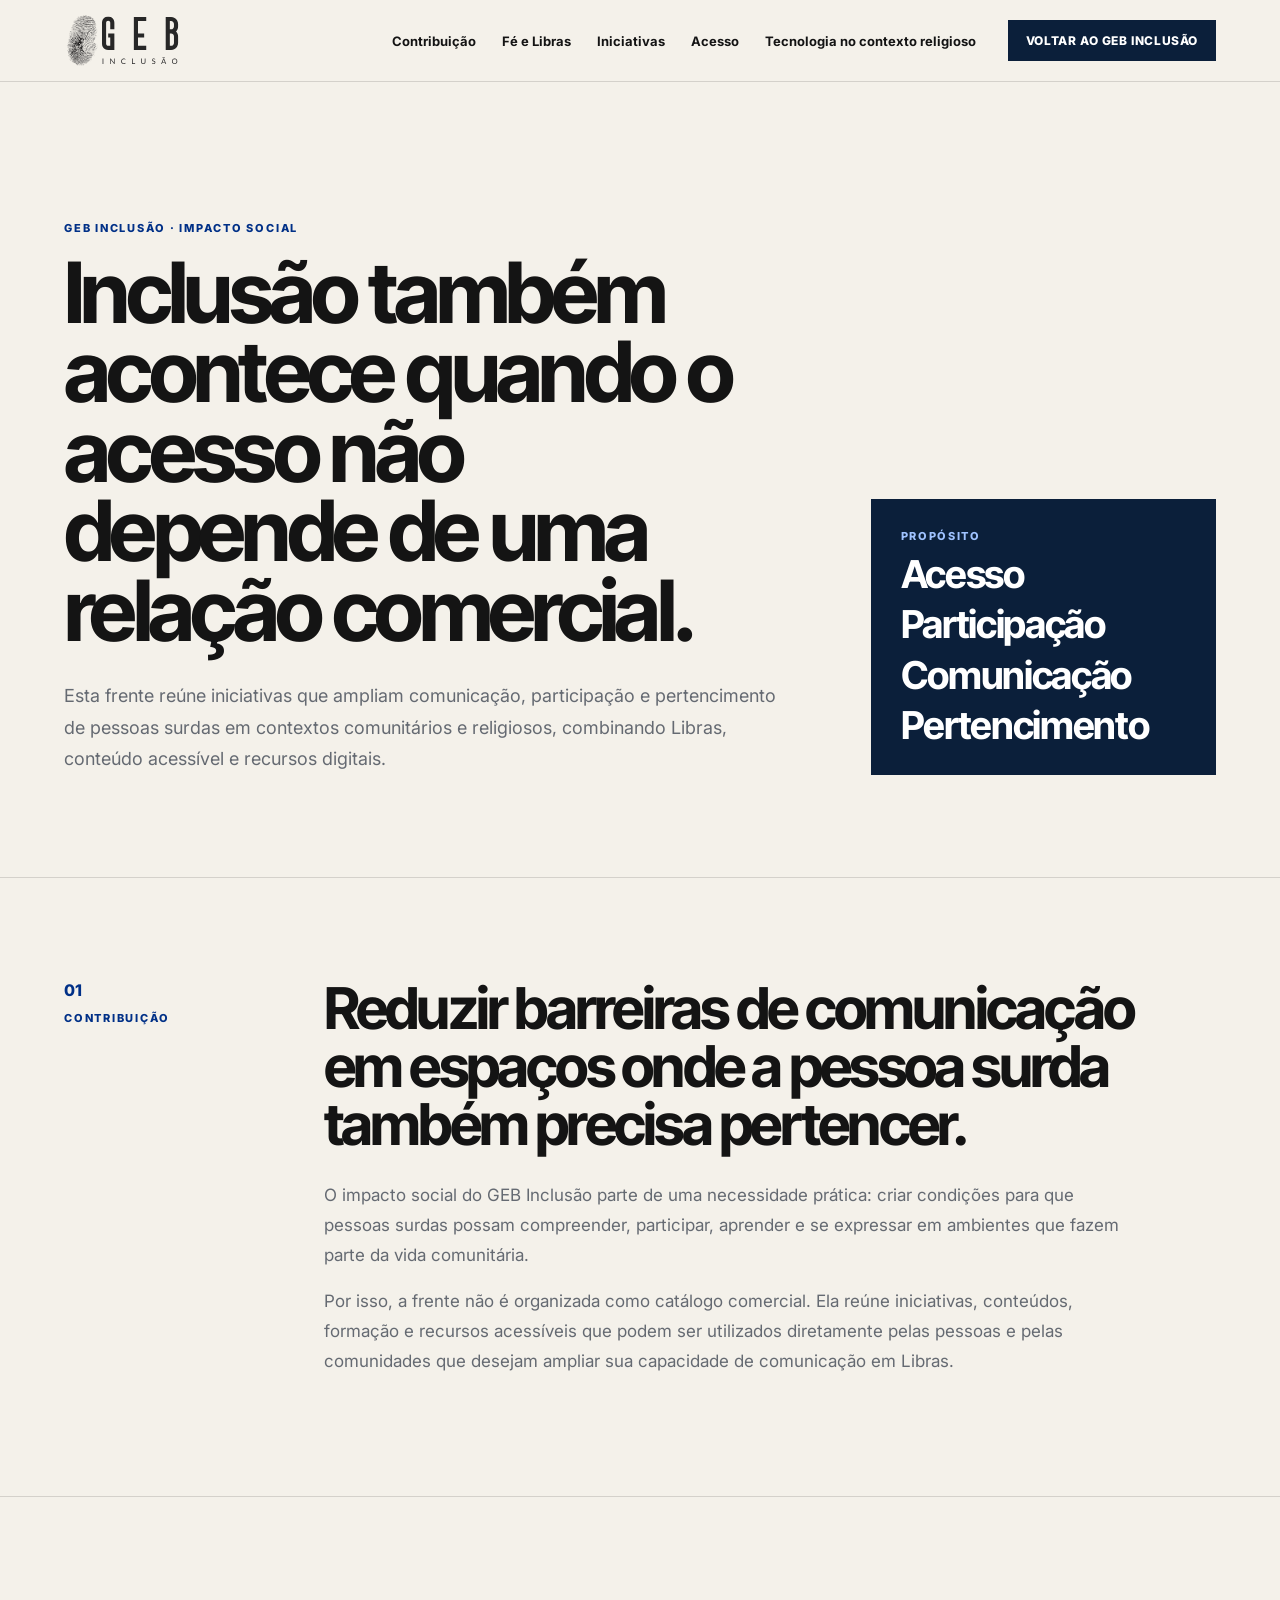
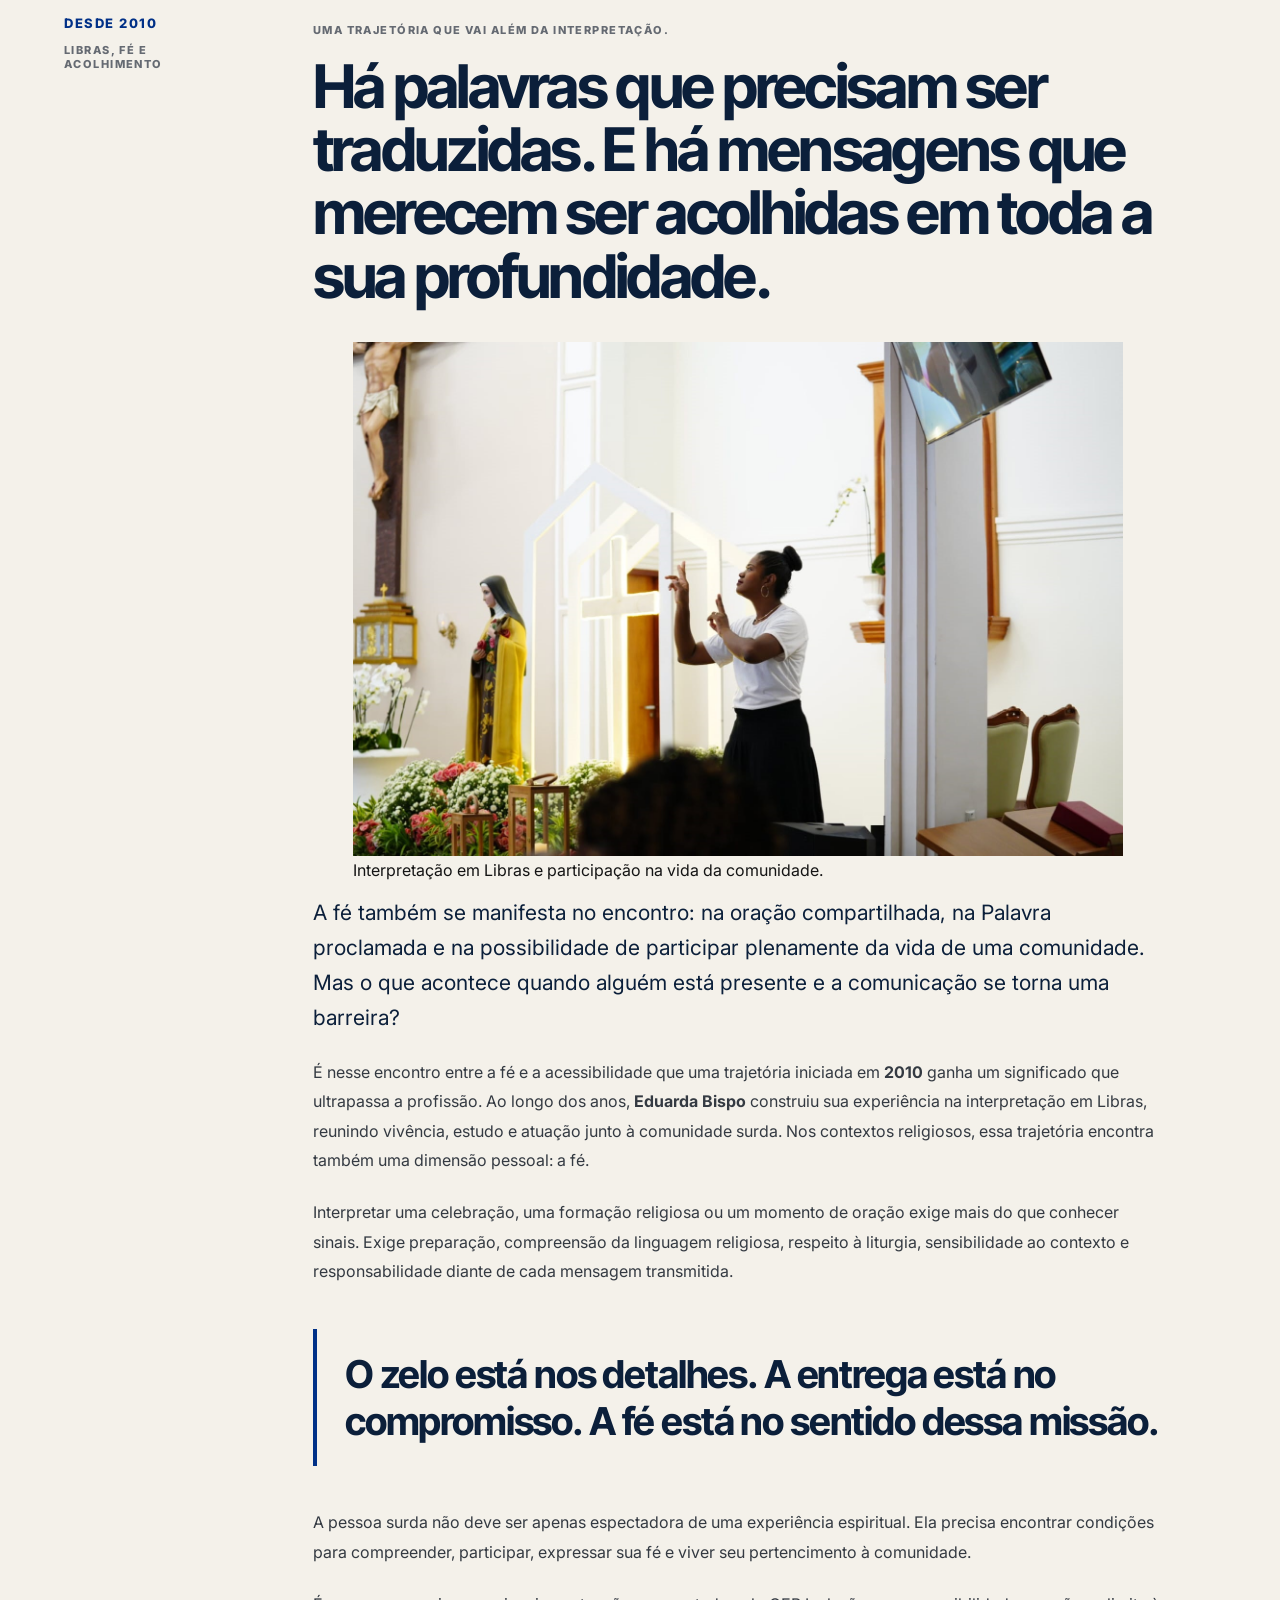
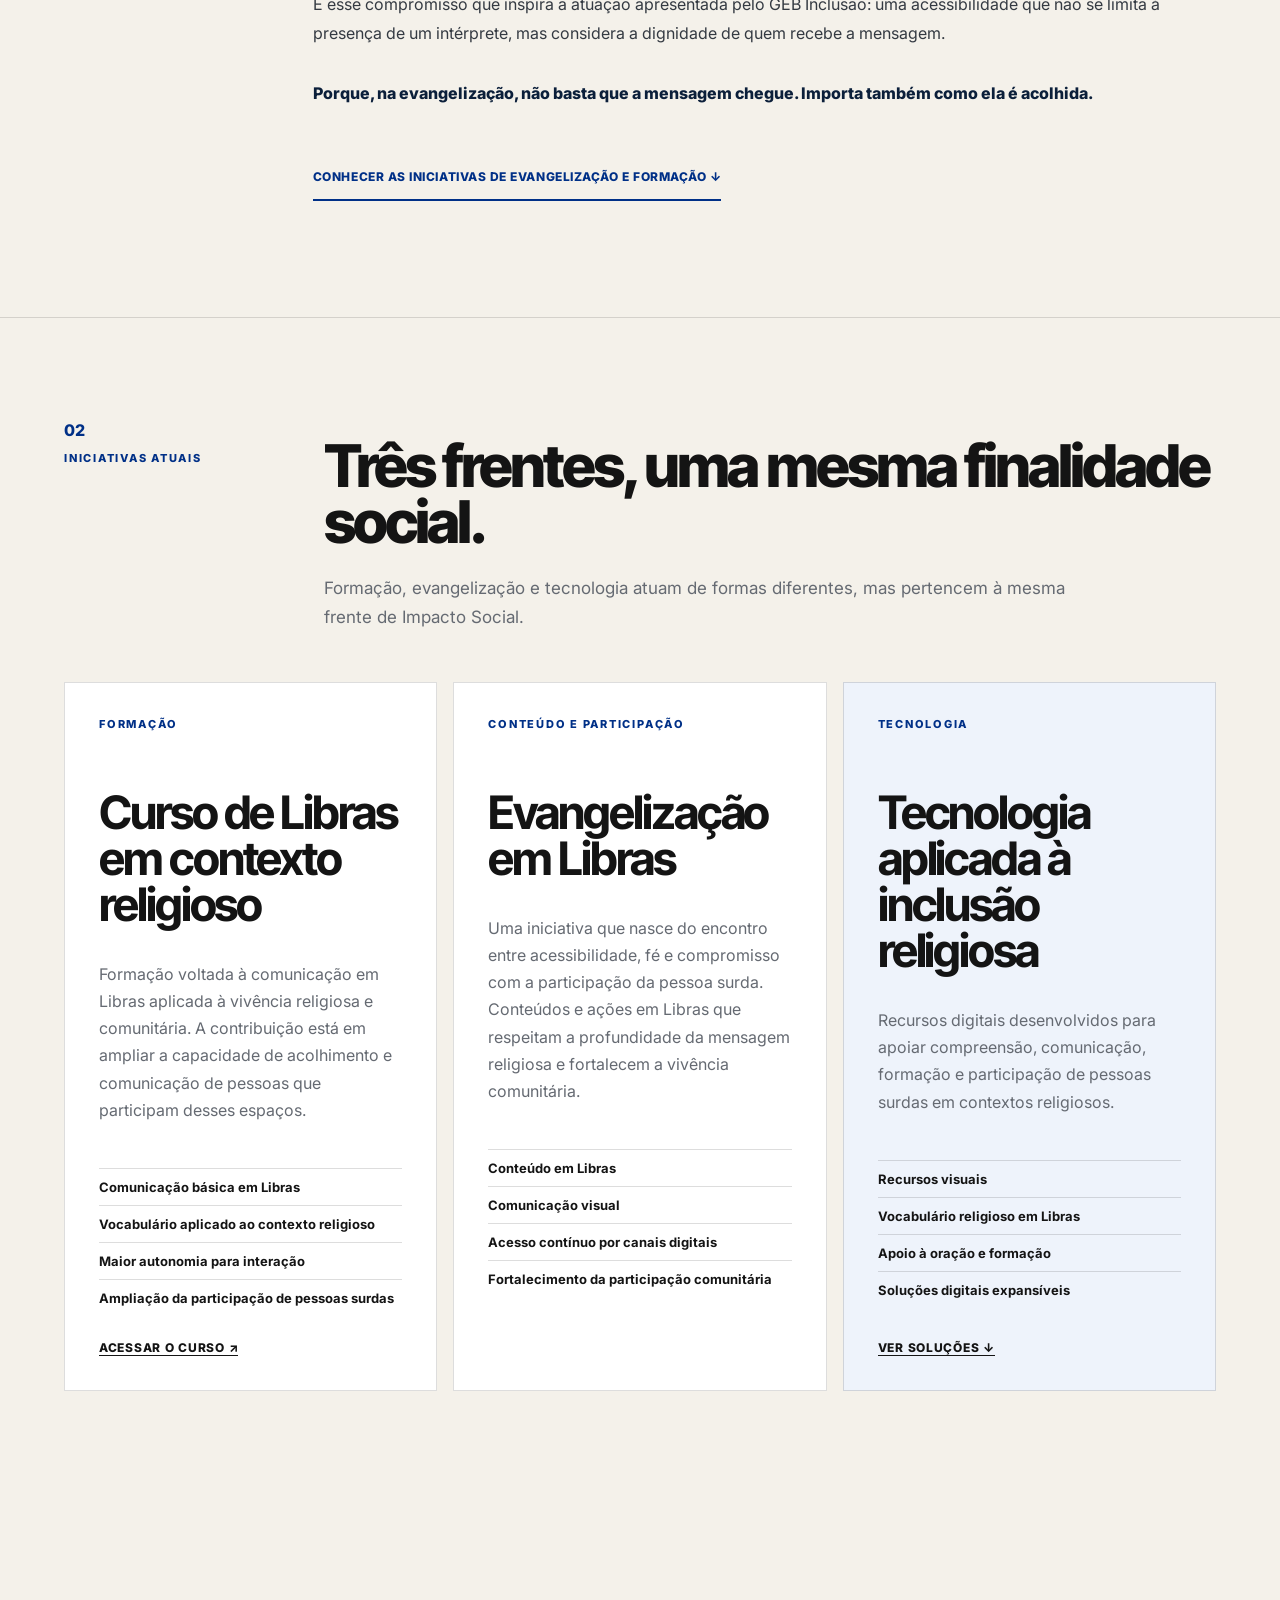
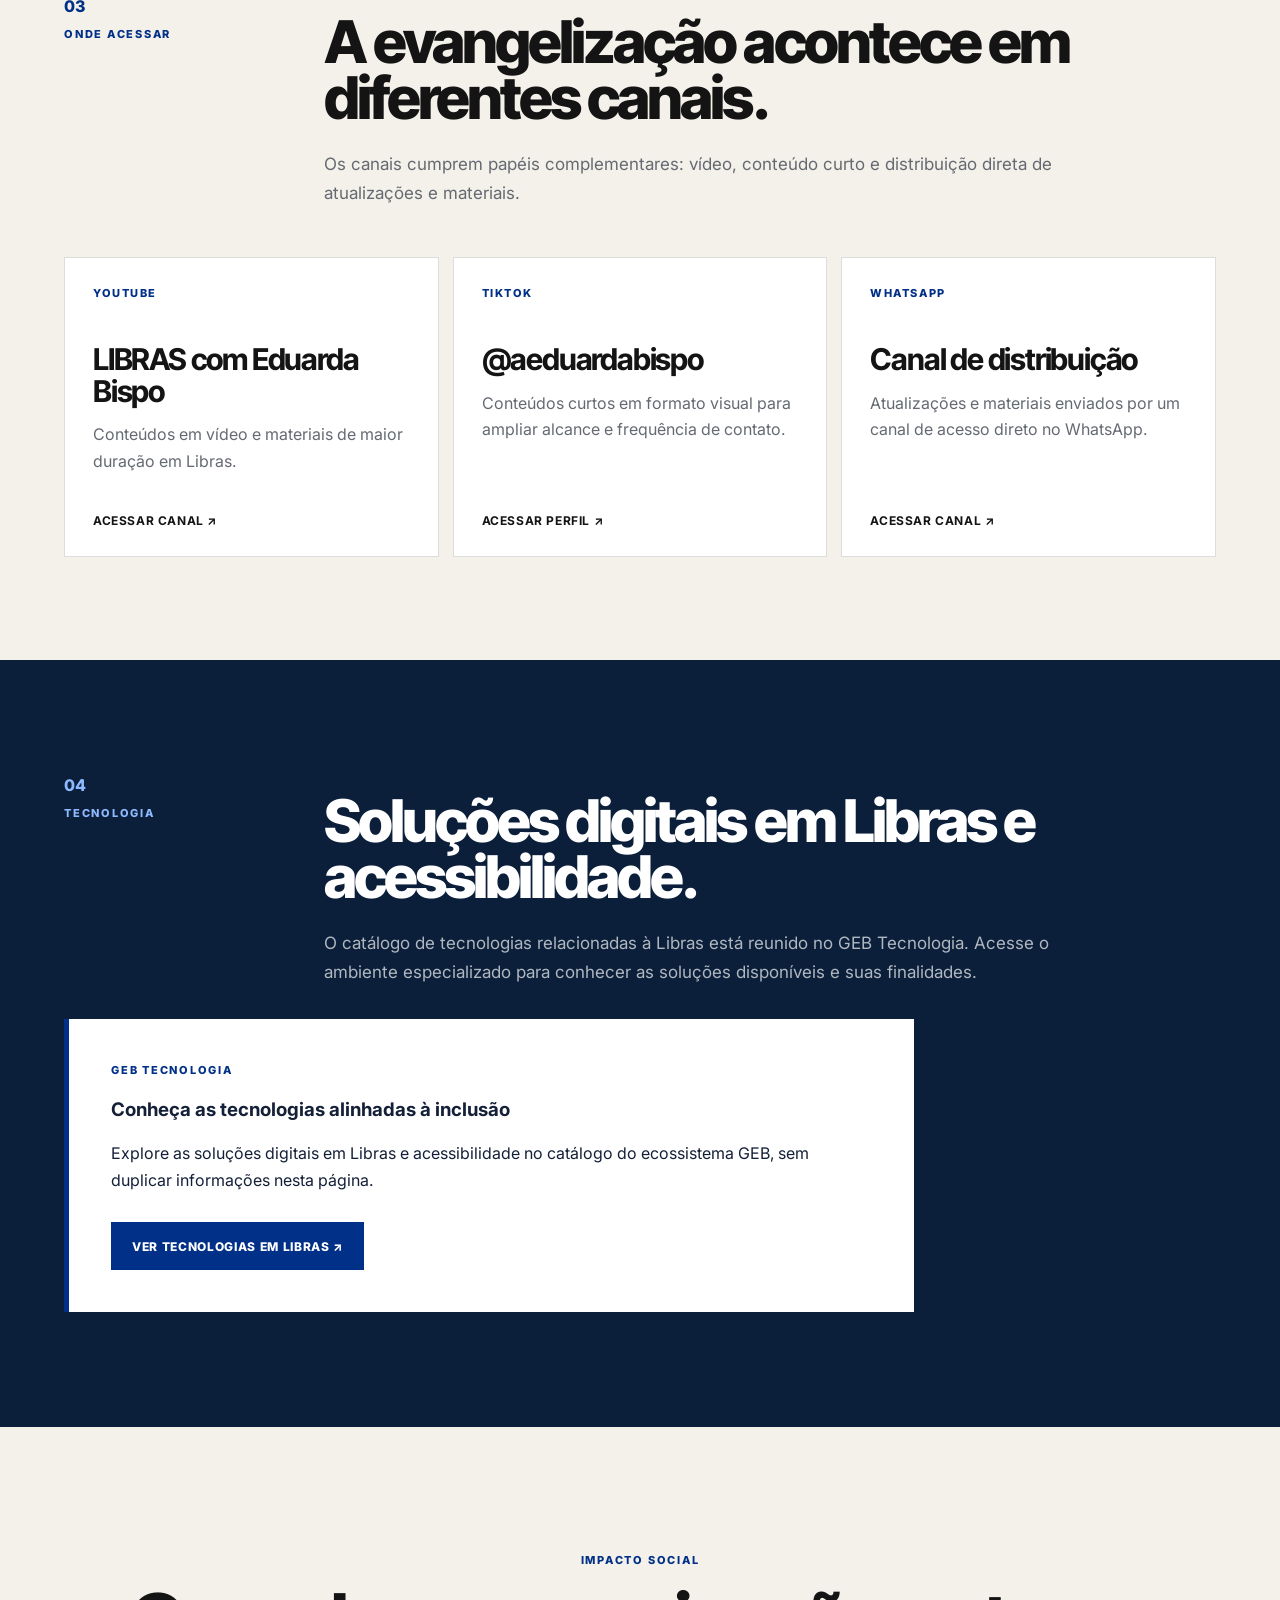
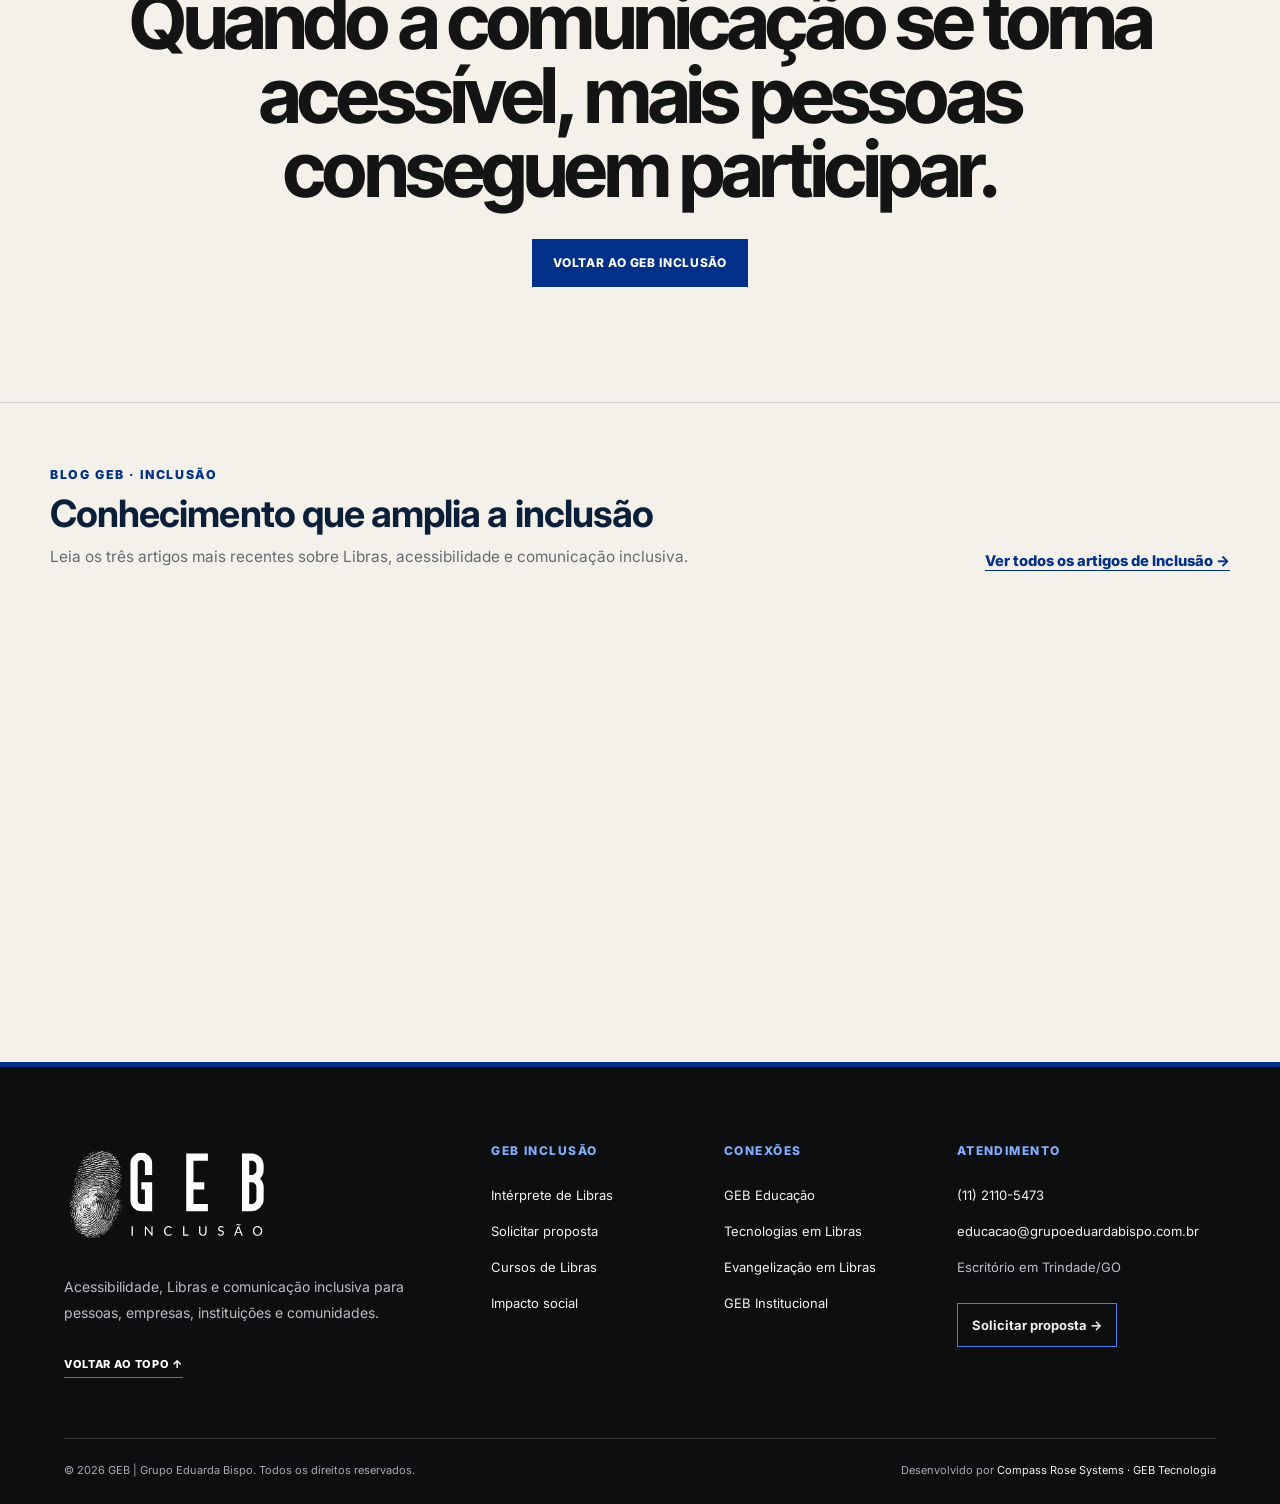
==== commit 1a42ecc7: "feat: fotografia horizontal de Eduarda na narrativa de fé e Libras" ====
--- a/impacto-social/index.html
+++ b/impacto-social/index.html
@@ -80,6 +80,10 @@
     <div class="faith-story-content">
       <p class="faith-story-intro">Uma trajetória que vai além da interpretação.</p>
       <h2 id="faith-story-title">Há palavras que precisam ser traduzidas. E há mensagens que merecem ser acolhidas em toda a sua profundidade.</h2>
+      <figure class="faith-story-photo">
+        <img src="../INTERPRETE%20DE%20LIBRAS%20CATOLICA%20EDUARDA%20BISPO%20-%20Copia.jpg" alt="Eduarda Bispo em atuação de interpretação em Libras em contexto religioso" loading="lazy" decoding="async">
+        <figcaption>Interpretação em Libras e participação na vida da comunidade.</figcaption>
+      </figure>
       <p class="faith-story-lead">A fé também se manifesta no encontro: na oração compartilhada, na Palavra proclamada e na possibilidade de participar plenamente da vida de uma comunidade. Mas o que acontece quando alguém está presente e a comunicação se torna uma barreira?</p>
       <p>É nesse encontro entre a fé e a acessibilidade que uma trajetória iniciada em <strong>2010</strong> ganha um significado que ultrapassa a profissão. Ao longo dos anos, <strong>Eduarda Bispo</strong> construiu sua experiência na interpretação em Libras, reunindo vivência, estudo e atuação junto à comunidade surda. Nos contextos religiosos, essa trajetória encontra também uma dimensão pessoal: a fé.</p>
       <p>Interpretar uma celebração, uma formação religiosa ou um momento de oração exige mais do que conhecer sinais. Exige preparação, compreensão da linguagem religiosa, respeito à liturgia, sensibilidade ao contexto e responsabilidade diante de cada mensagem transmitida.</p>
--- a/styles.css
+++ b/styles.css
@@ -1388,3 +1388,18 @@
 .impact-solutions .technology-referral{margin-top:32px;padding:clamp(22px,4vw,42px);background:#fff;color:#142038;border-left:5px solid #003087;max-width:850px}
 .impact-solutions .technology-referral p{line-height:1.7}
 .impact-solutions .technology-referral .button{margin-top:12px}
+
+/* Narrativa de fé e Libras - destaque editorial na página de impacto social */
+.faith-story{max-width:var(--max);margin:0 auto;padding:clamp(80px,9vw,128px) var(--pad);display:grid;grid-template-columns:minmax(165px,.32fr) minmax(0,1.68fr);gap:clamp(28px,6vw,96px);border-top:1px solid var(--line);border-bottom:1px solid var(--line)}
+.faith-story-label{align-self:start;position:sticky;top:120px}
+.faith-story-label span{display:inline-block;font-size:13px;font-weight:800;letter-spacing:.12em;color:var(--blue)}
+.faith-story-label p,.faith-story-intro{font-size:11px;font-weight:800;letter-spacing:.13em;text-transform:uppercase;color:var(--muted)}
+.faith-story-content{max-width:850px}
+.faith-story h2{margin:18px 0 34px;font-family:"Inter Tight",sans-serif;font-size:clamp(38px,4.7vw,68px);line-height:1.05;letter-spacing:-.045em;color:var(--navy)}
+.faith-story-content>p:not(.faith-story-intro){font-size:clamp(16px,1.25vw,18px);line-height:1.85;margin:0 0 22px;color:#343a42}
+.faith-story-content .faith-story-lead{font-size:clamp(19px,1.65vw,24px)!important;line-height:1.65!important;color:var(--navy)!important}
+.faith-story blockquote{margin:42px 0;padding:22px 0 22px 28px;border-left:4px solid var(--blue)}
+.faith-story blockquote p{margin:0;font-family:"Inter Tight",sans-serif;font-size:clamp(26px,3vw,40px);font-weight:700;line-height:1.22;letter-spacing:-.03em;color:var(--navy)}
+.faith-story-content .faith-story-conclusion{margin:30px 0!important;font-weight:800;color:var(--navy)!important}
+.faith-story-link{display:inline-flex;margin-top:16px;padding:15px 0;border-bottom:2px solid var(--blue);font-size:12px;font-weight:800;letter-spacing:.045em;text-transform:uppercase;color:var(--blue)}
+@media(max-width:900px){.faith-story{grid-template-columns:1fr;gap:20px}.faith-story-label{position:static}.faith-story h2{margin-top:12px}}
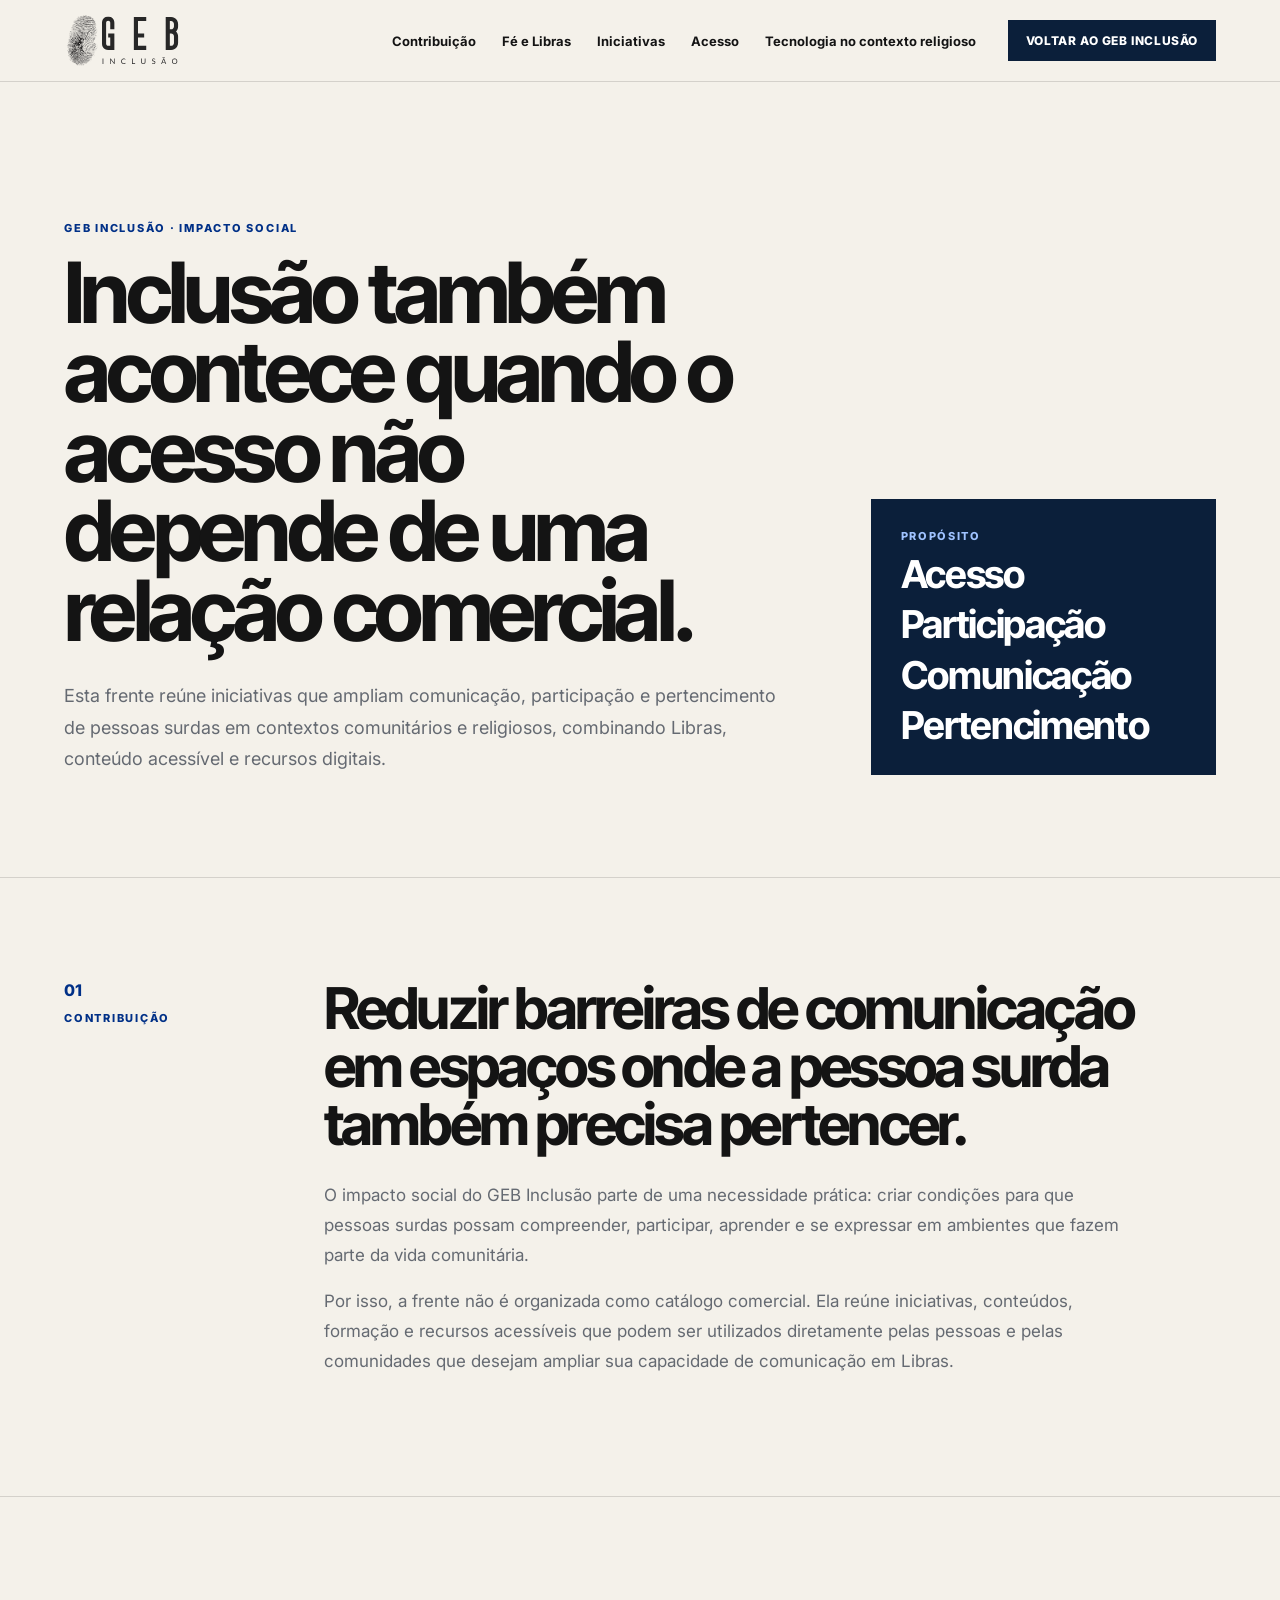
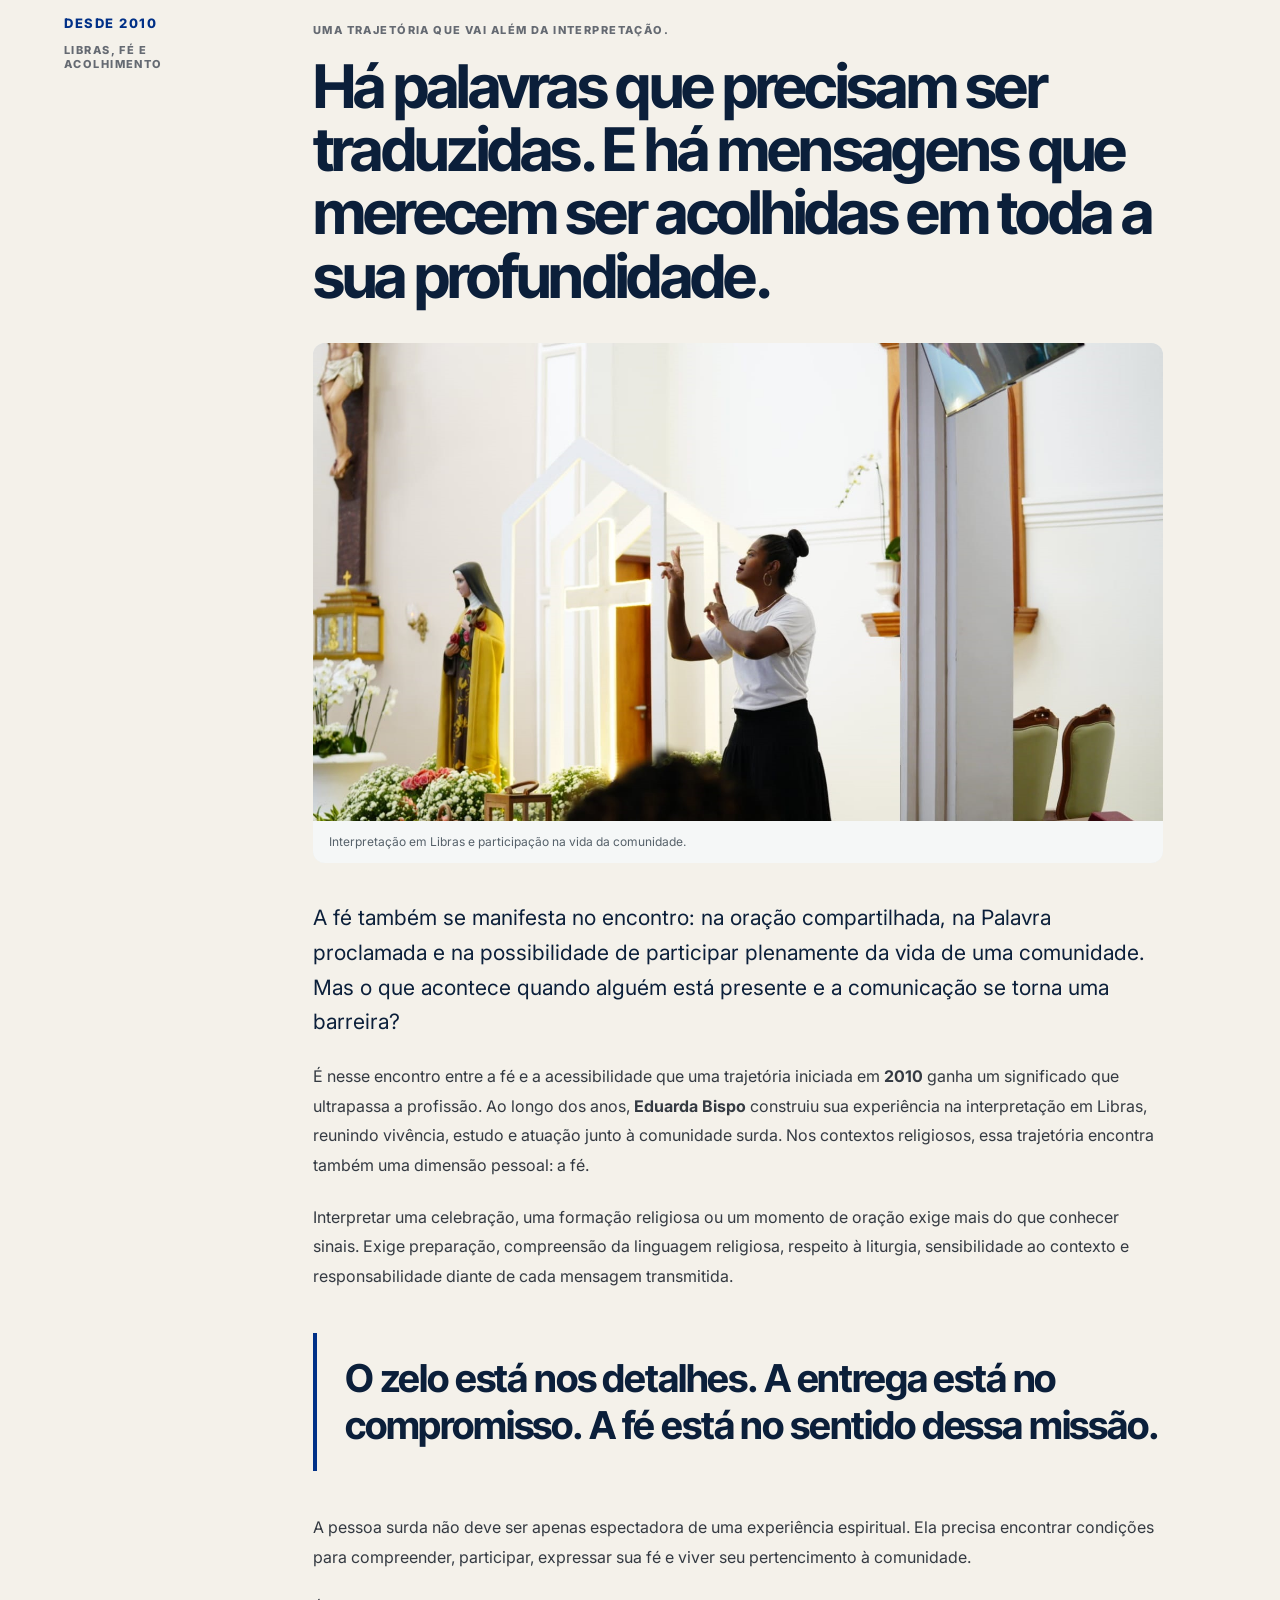
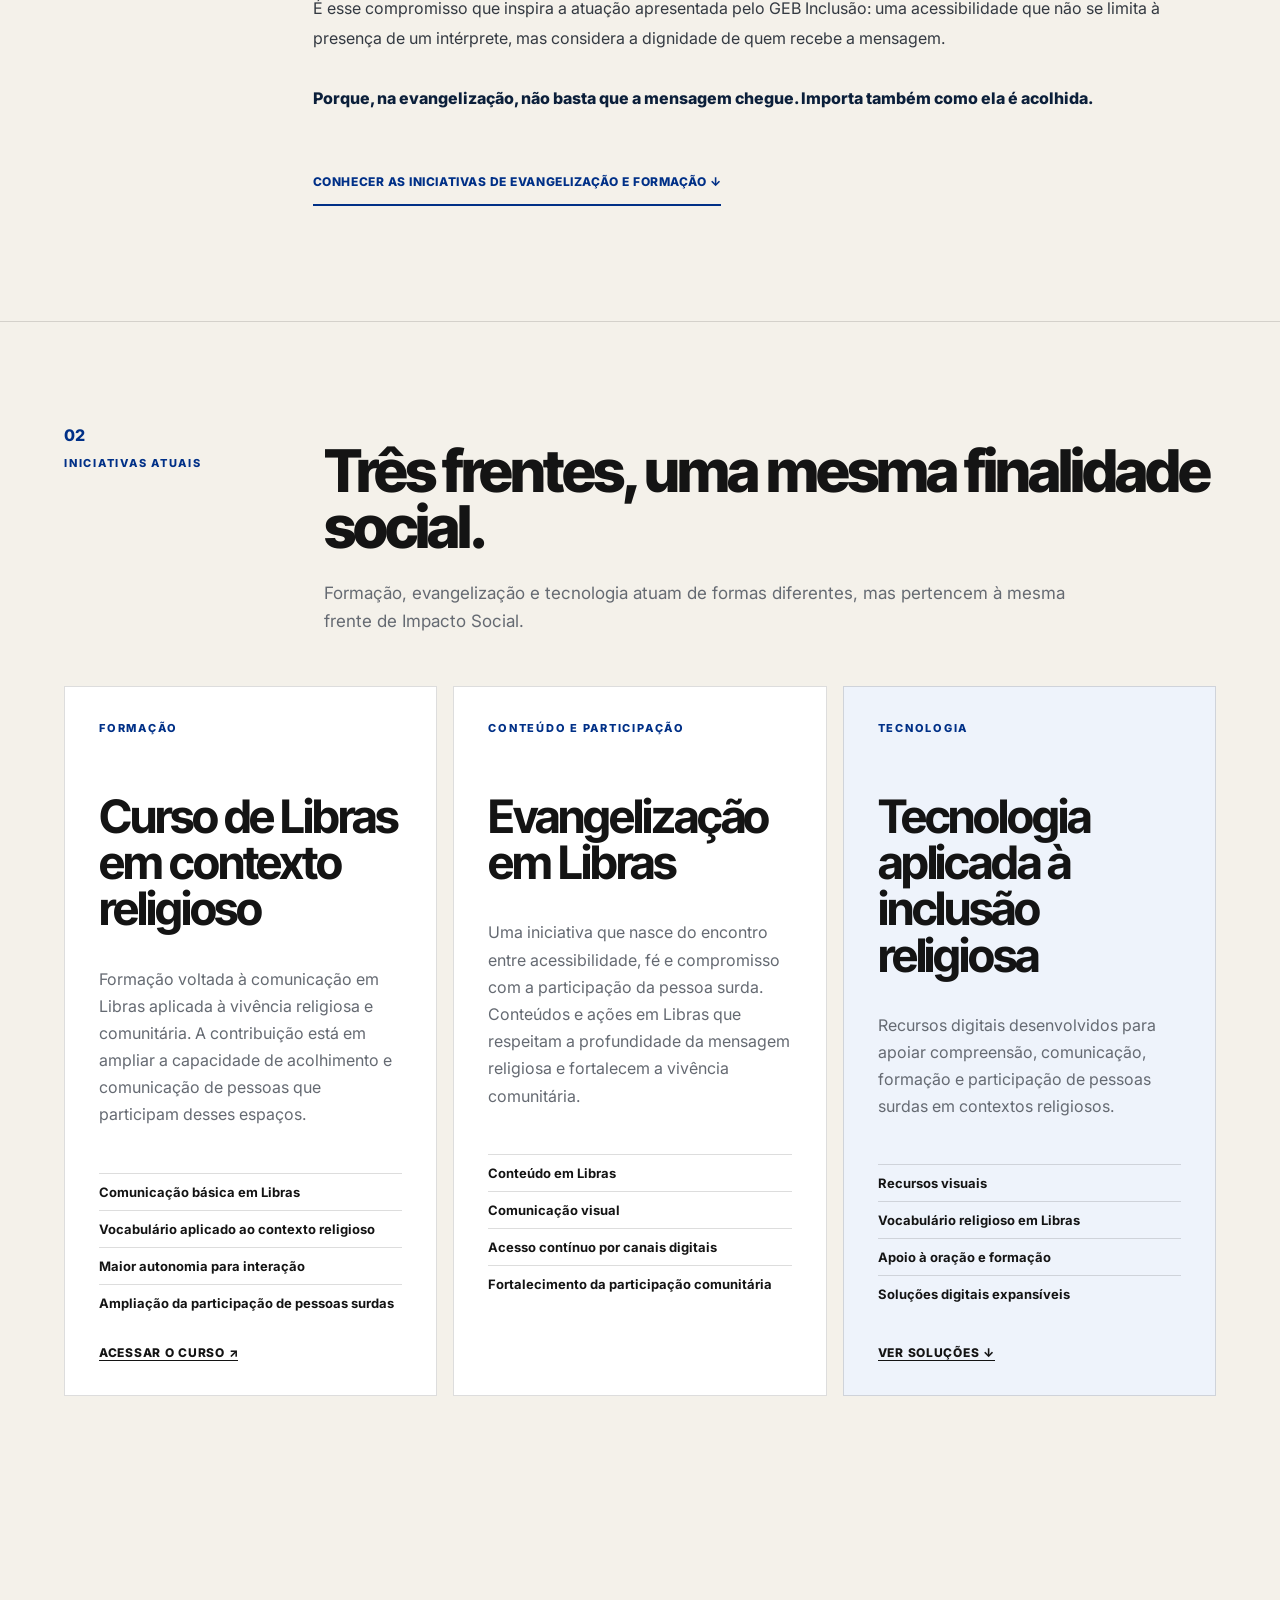
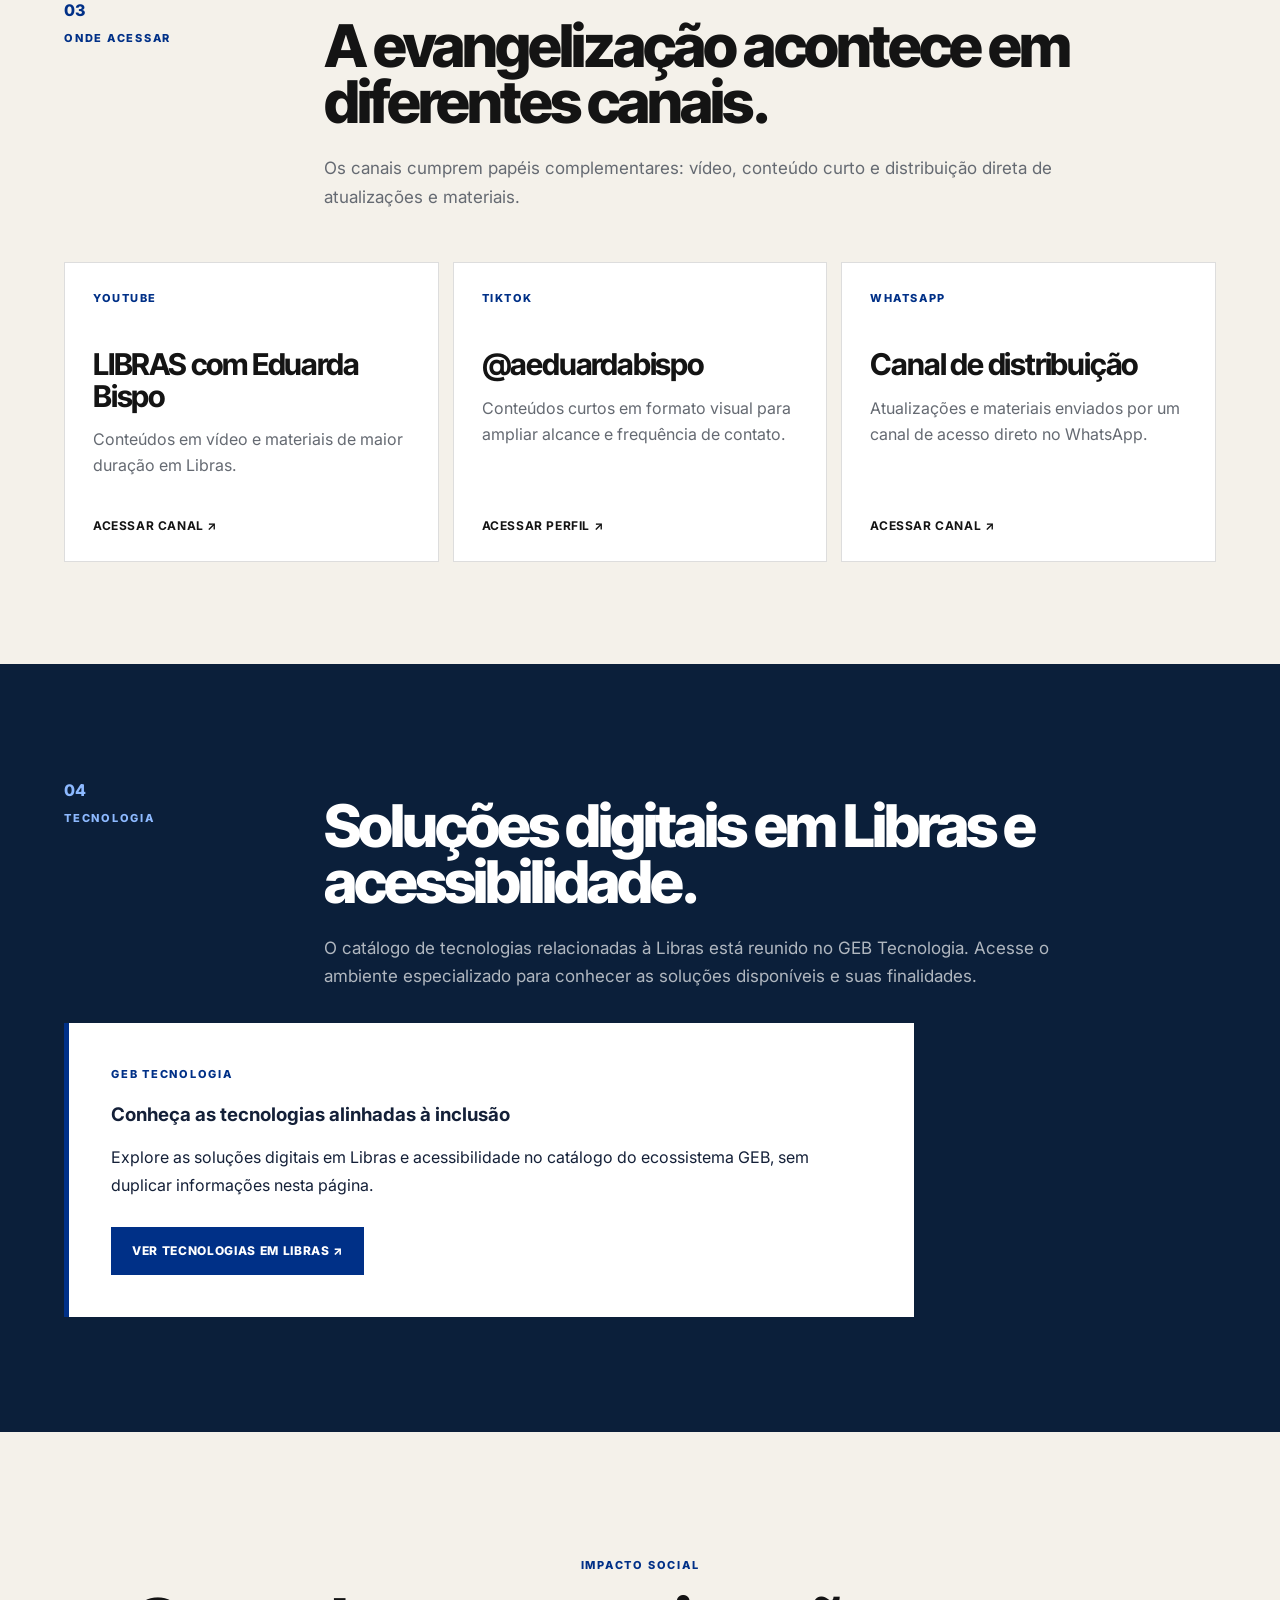
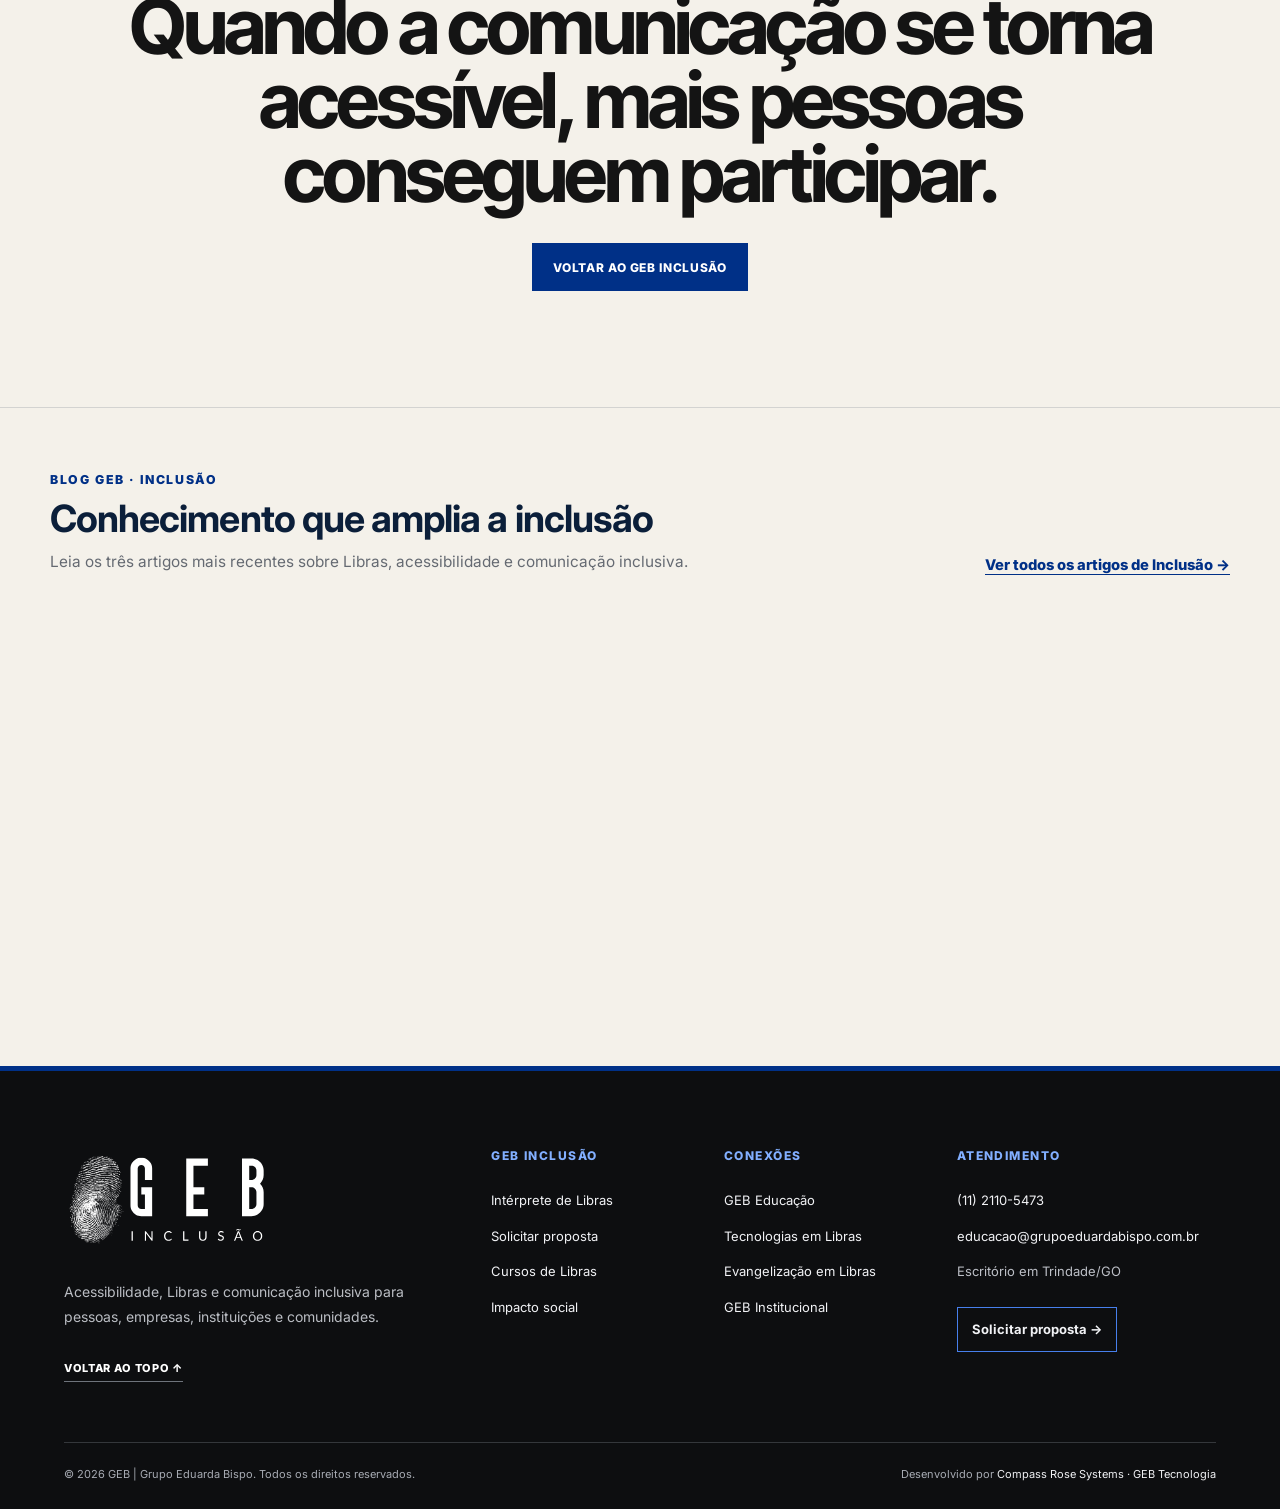
==== commit e3cc0259: "chore: atualizar versão de CSS na página de impacto social" ====
--- a/impacto-social/index.html
+++ b/impacto-social/index.html
@@ -18,7 +18,7 @@
   <link rel="preconnect" href="https://fonts.googleapis.com">
   <link rel="preconnect" href="https://fonts.gstatic.com" crossorigin>
   <link href="https://fonts.googleapis.com/css2?family=Inter:wght@400;500;600;700;800&family=Inter+Tight:wght@600;700;800&display=swap" rel="stylesheet">
-  <link rel="stylesheet" href="../styles.css?v=20261019-faith">
+  <link rel="stylesheet" href="../styles.css?v=20261020-faith-photo">
 </head>
 <body>
 <header class="site-header">
--- a/styles.css
+++ b/styles.css
@@ -1403,3 +1403,10 @@
 .faith-story-content .faith-story-conclusion{margin:30px 0!important;font-weight:800;color:var(--navy)!important}
 .faith-story-link{display:inline-flex;margin-top:16px;padding:15px 0;border-bottom:2px solid var(--blue);font-size:12px;font-weight:800;letter-spacing:.045em;text-transform:uppercase;color:var(--blue)}
 @media(max-width:900px){.faith-story{grid-template-columns:1fr;gap:20px}.faith-story-label{position:static}.faith-story h2{margin-top:12px}}
+
+
+/* Retrato editorial da seção Fé e Libras — proporção horizontal, sem distorcer. */
+.faith-story-photo{margin:35px 0 38px;overflow:hidden;border-radius:12px;background:#e7eced}
+.faith-story-photo img{display:block;width:100%;height:auto;aspect-ratio:16/9;object-fit:cover;object-position:center 43%}
+.faith-story-photo figcaption{padding:12px 16px;font-size:12px;line-height:1.5;color:#56616a;background:#f5f7f7}
+@media(max-width:700px){.faith-story-photo{margin:26px 0}.faith-story-photo img{aspect-ratio:4/3}}
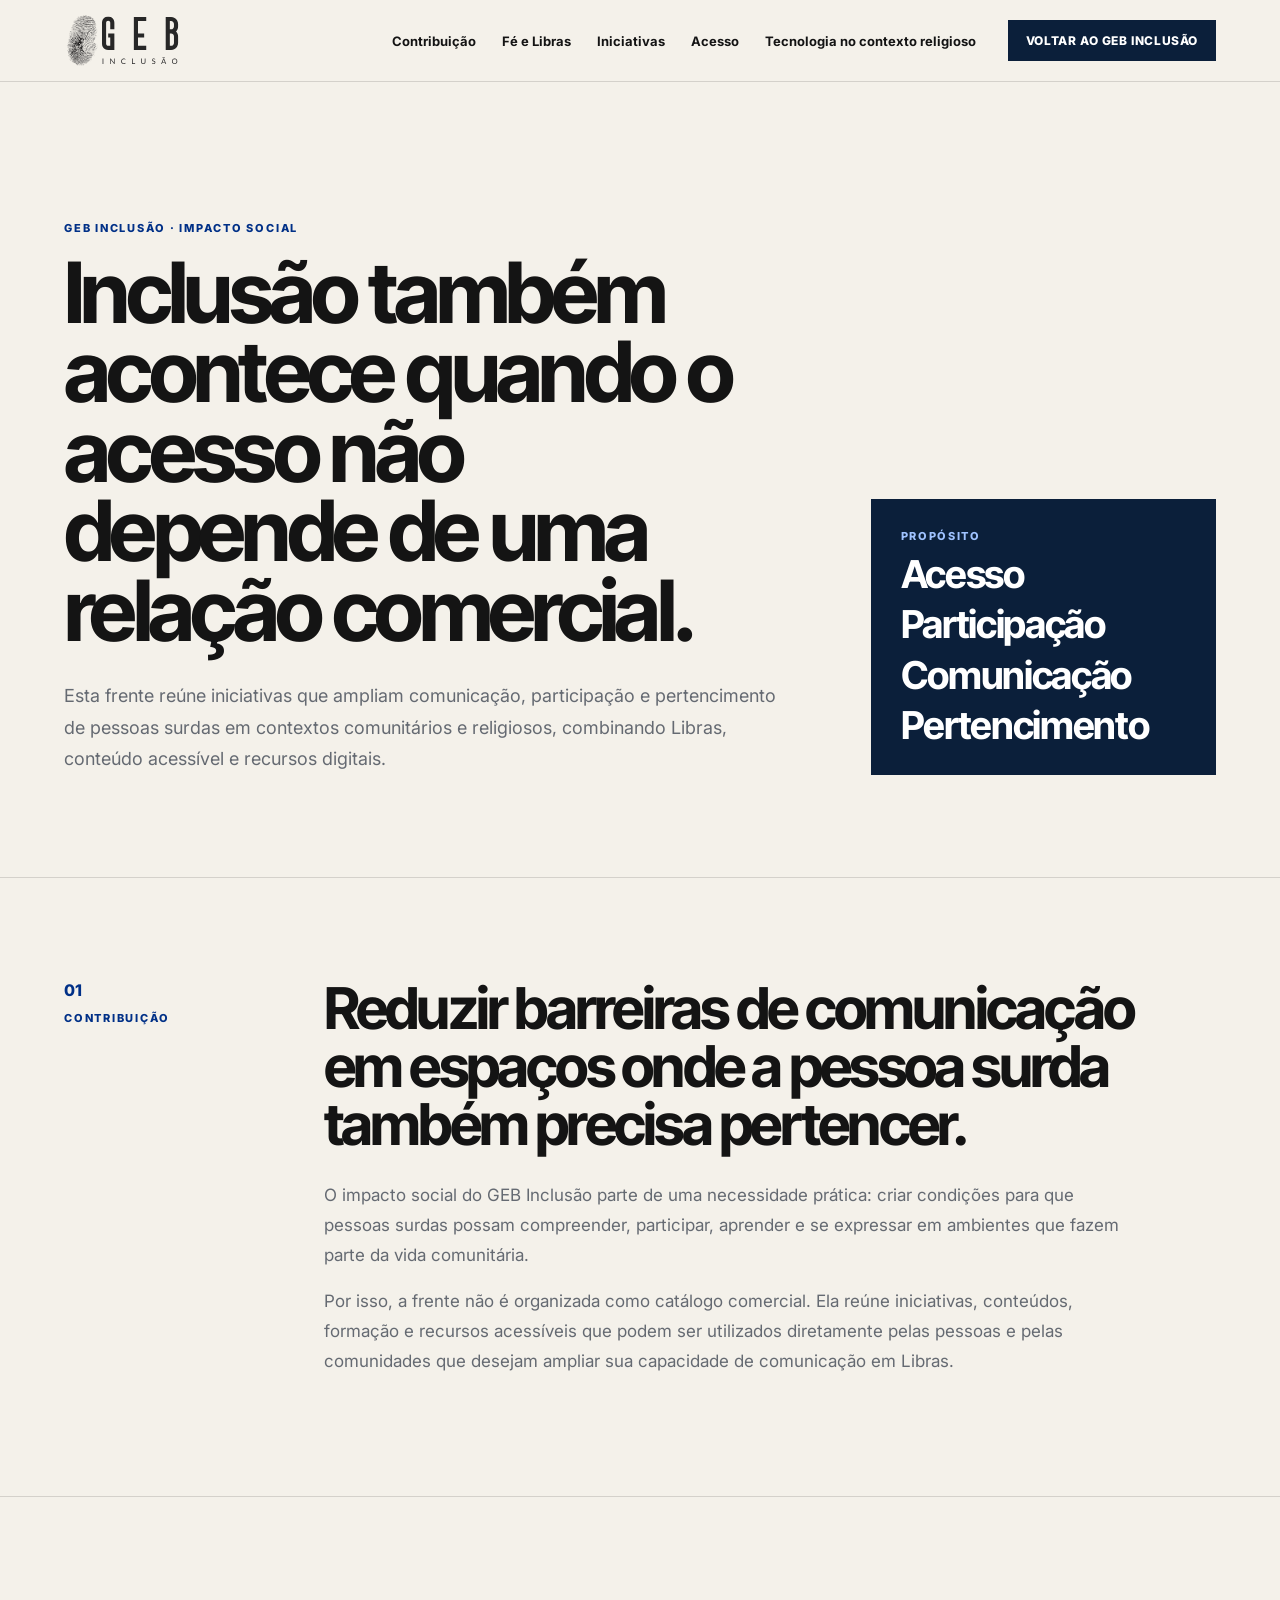
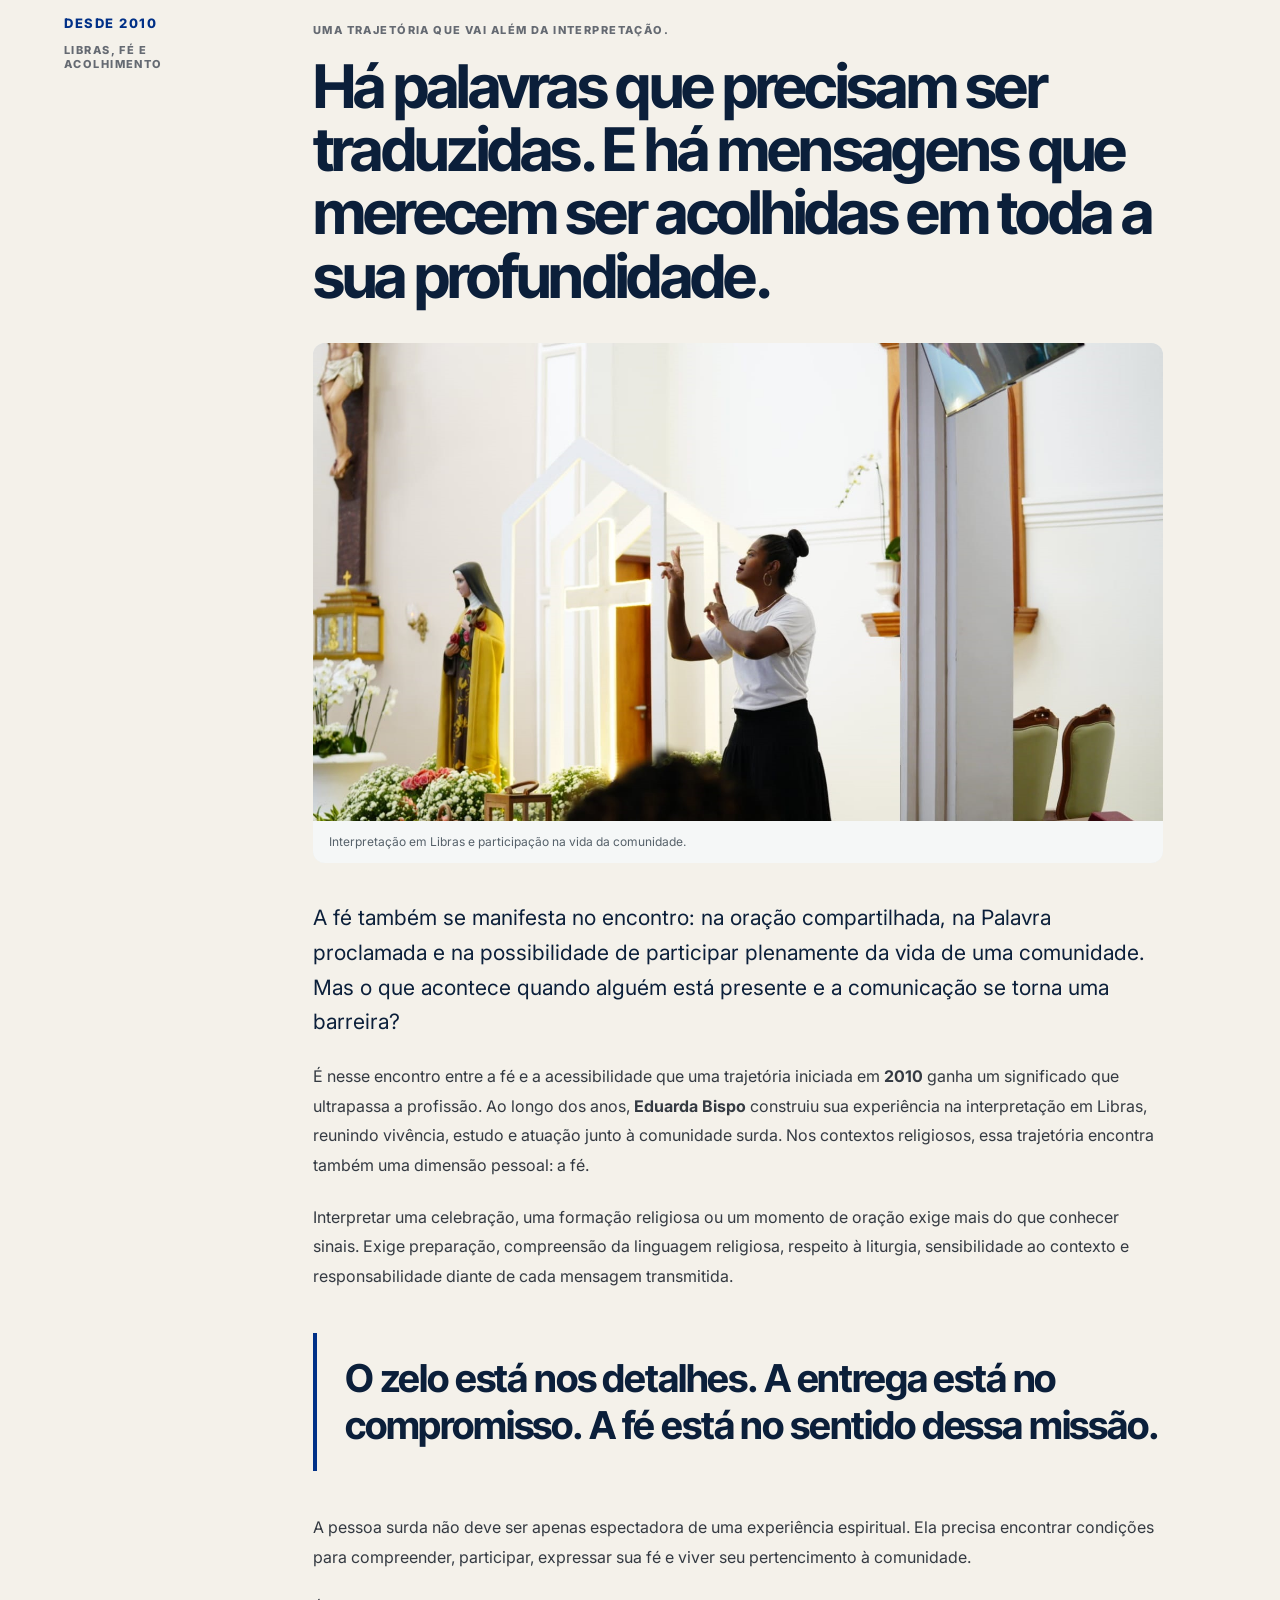
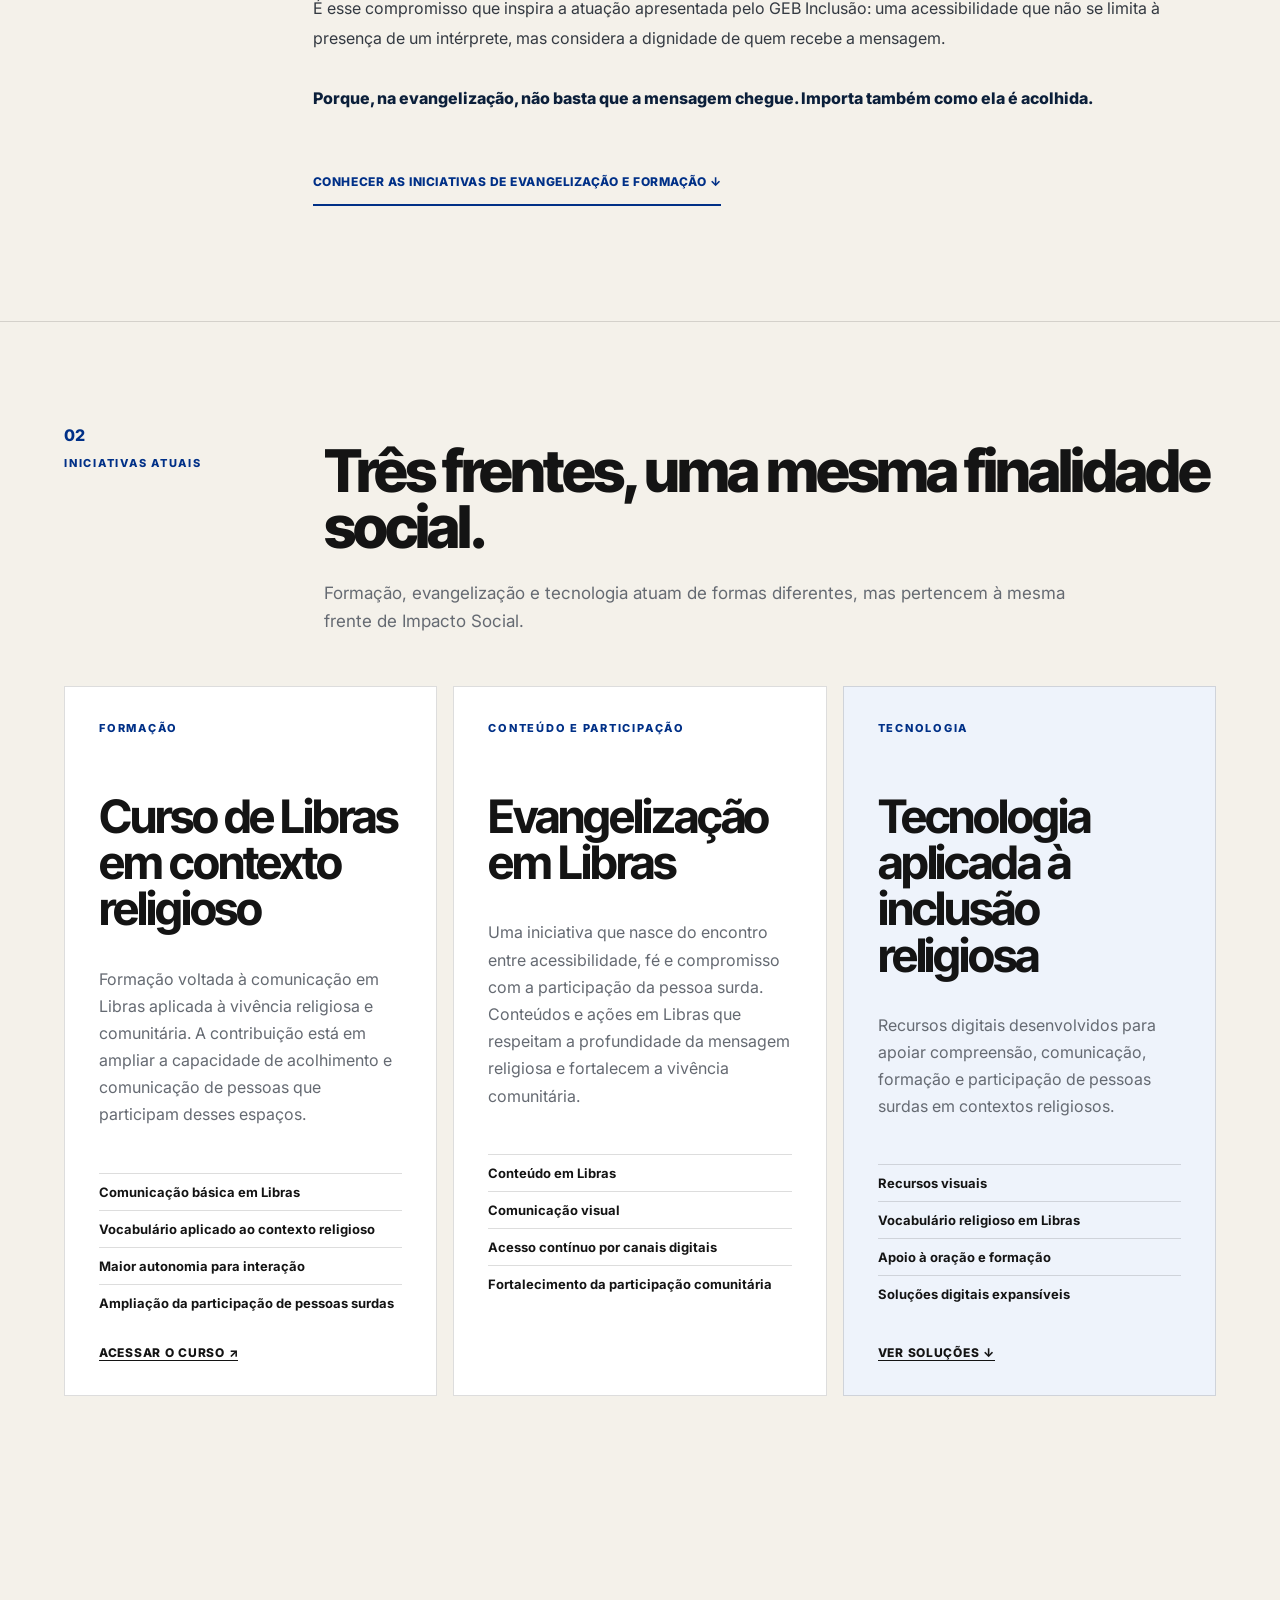
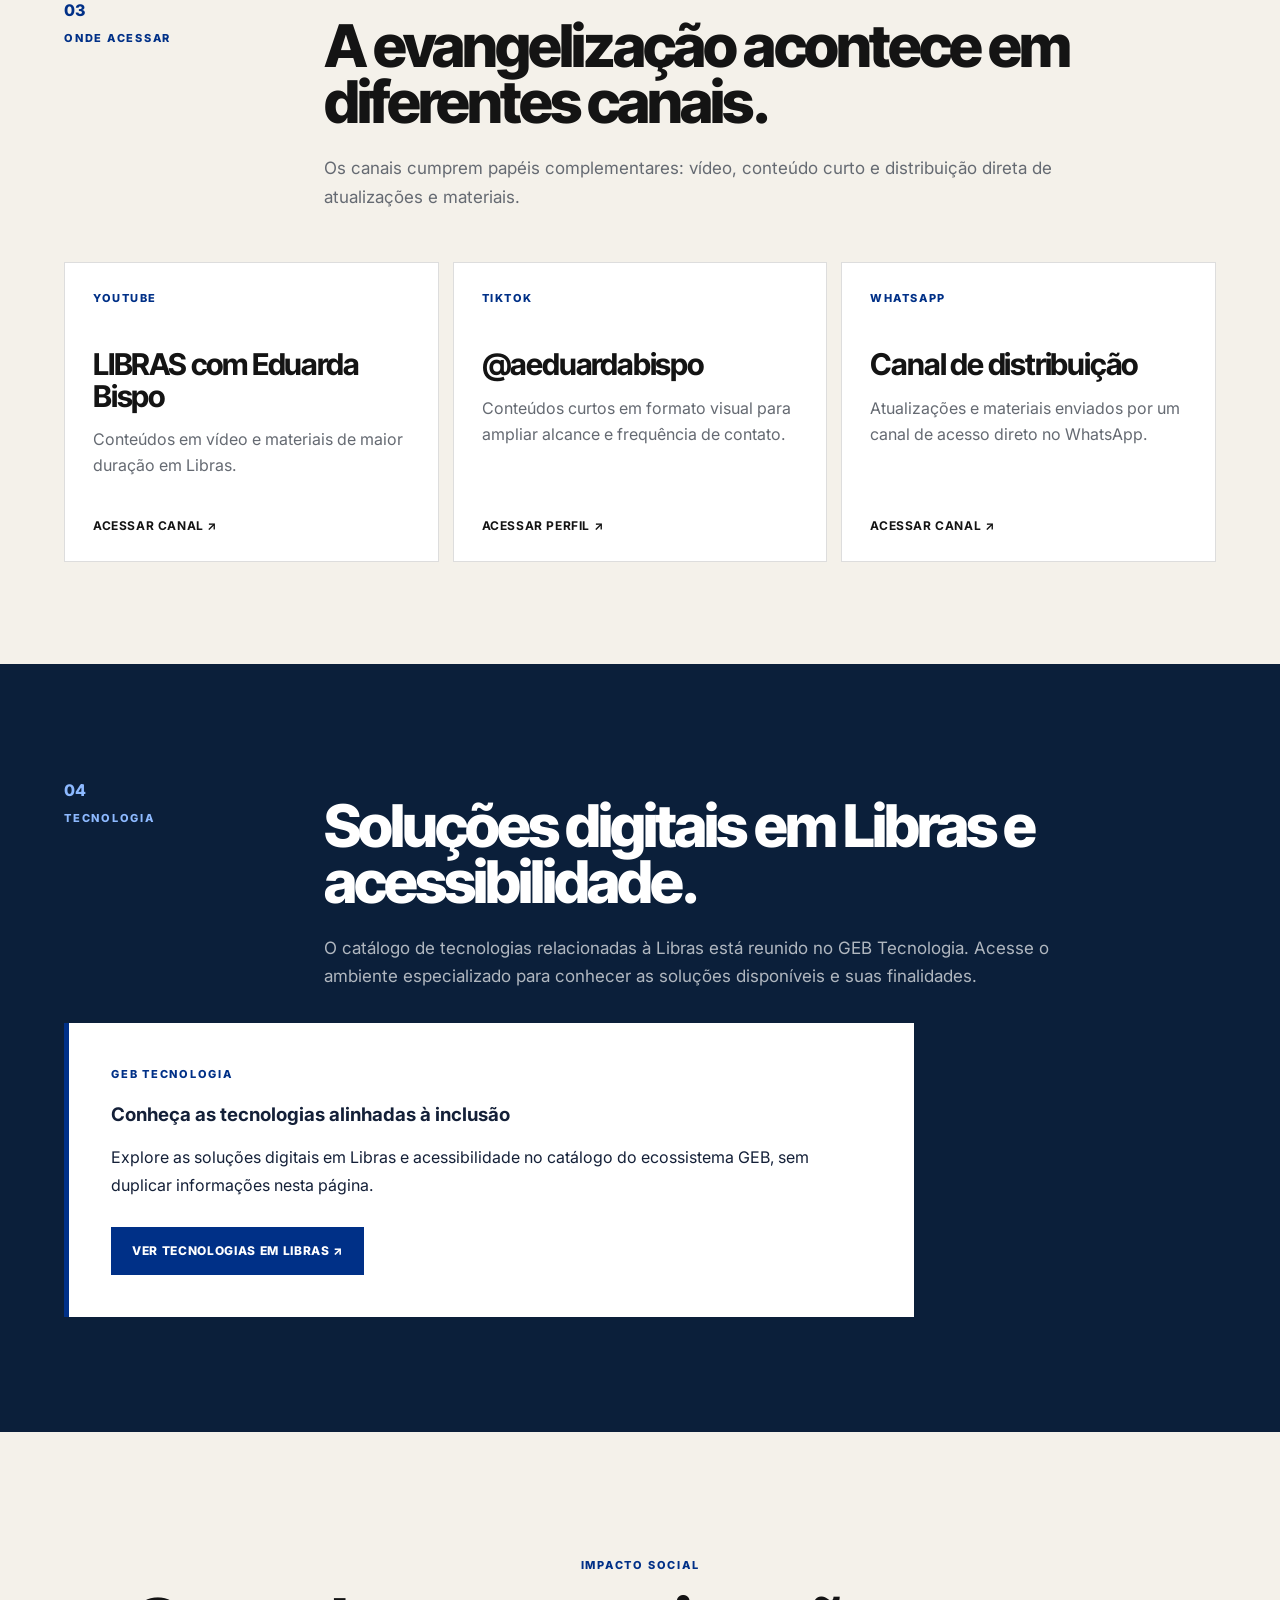
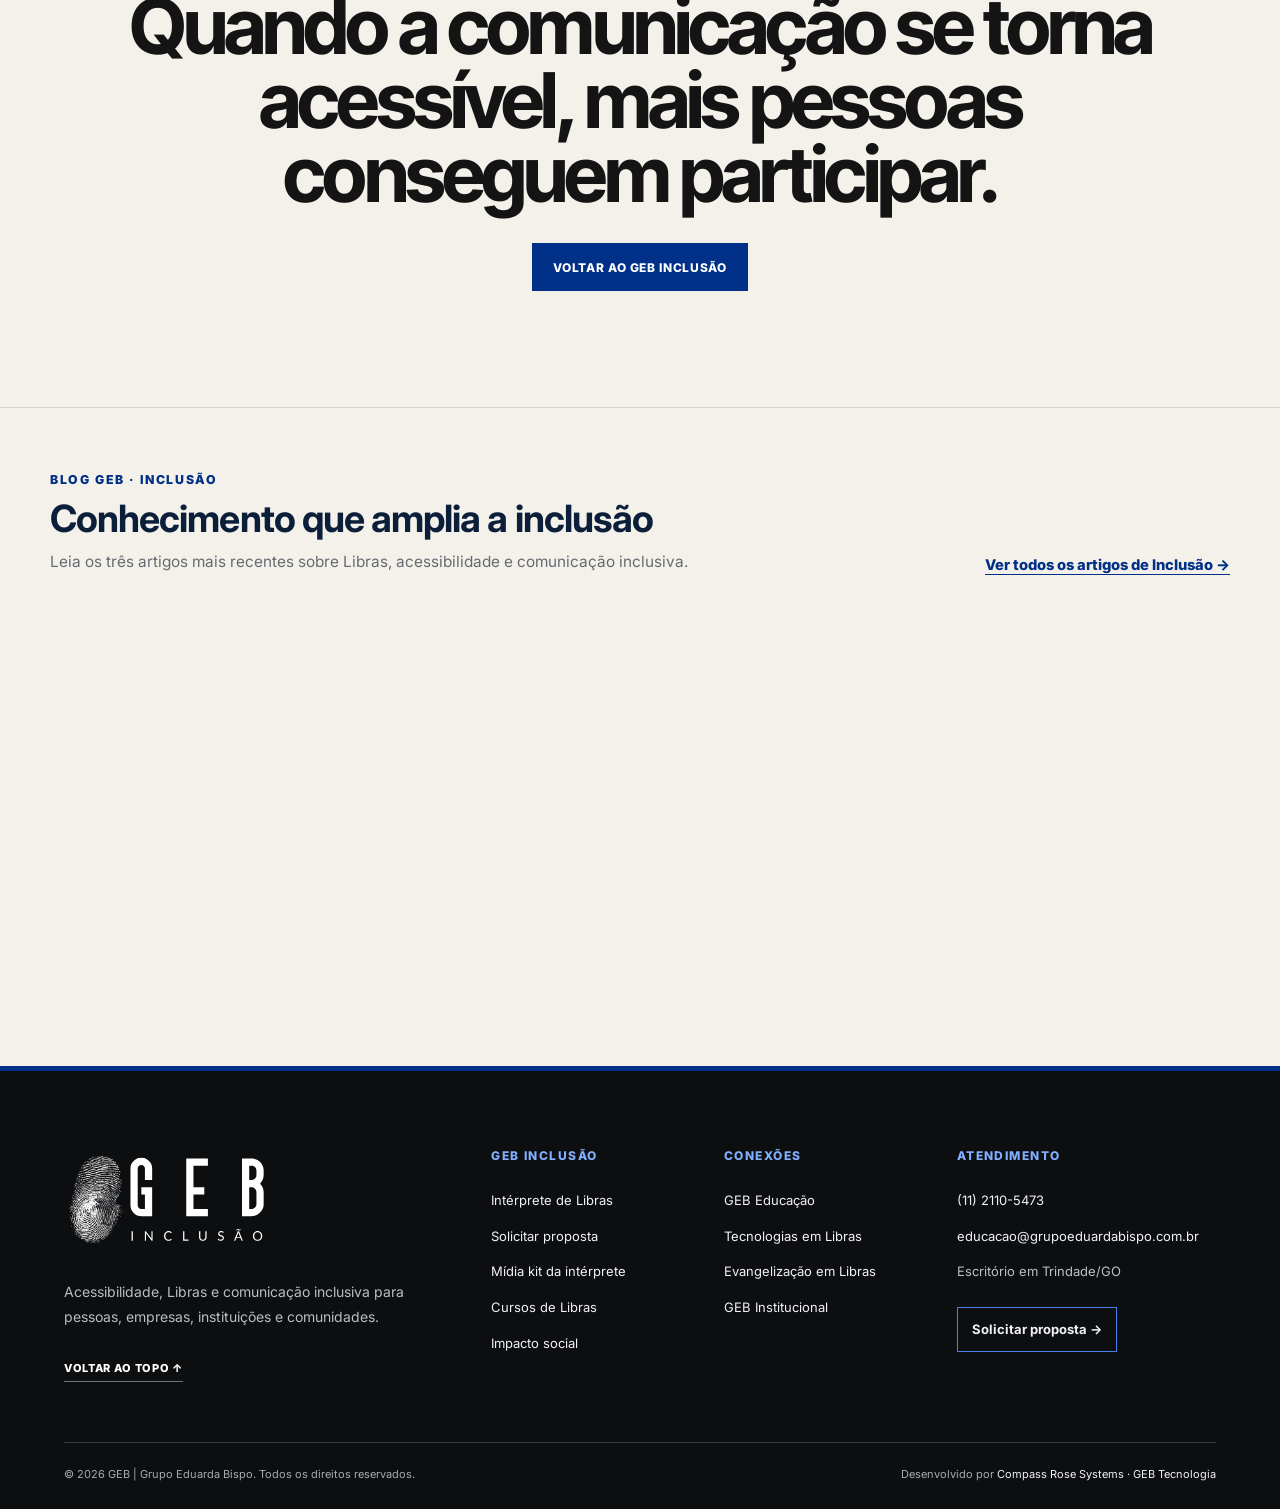
==== commit 00a4b32f: "feat: acesso ao mídia kit no orçamento e rodapé do GEB Inclusão" ====
--- a/impacto-social/index.html
+++ b/impacto-social/index.html
@@ -218,6 +218,7 @@
       <h2>GEB INCLUSÃO</h2>
       <a href="../#contratar">Intérprete de Libras</a>
       <a href="../orcamento/">Solicitar proposta</a>
+      <a href="../midia-kit/">Mídia kit da intérprete</a>
       <a href="../#aprender">Cursos de Libras</a>
       <a href="../impacto-social/">Impacto social</a>
     </nav>
